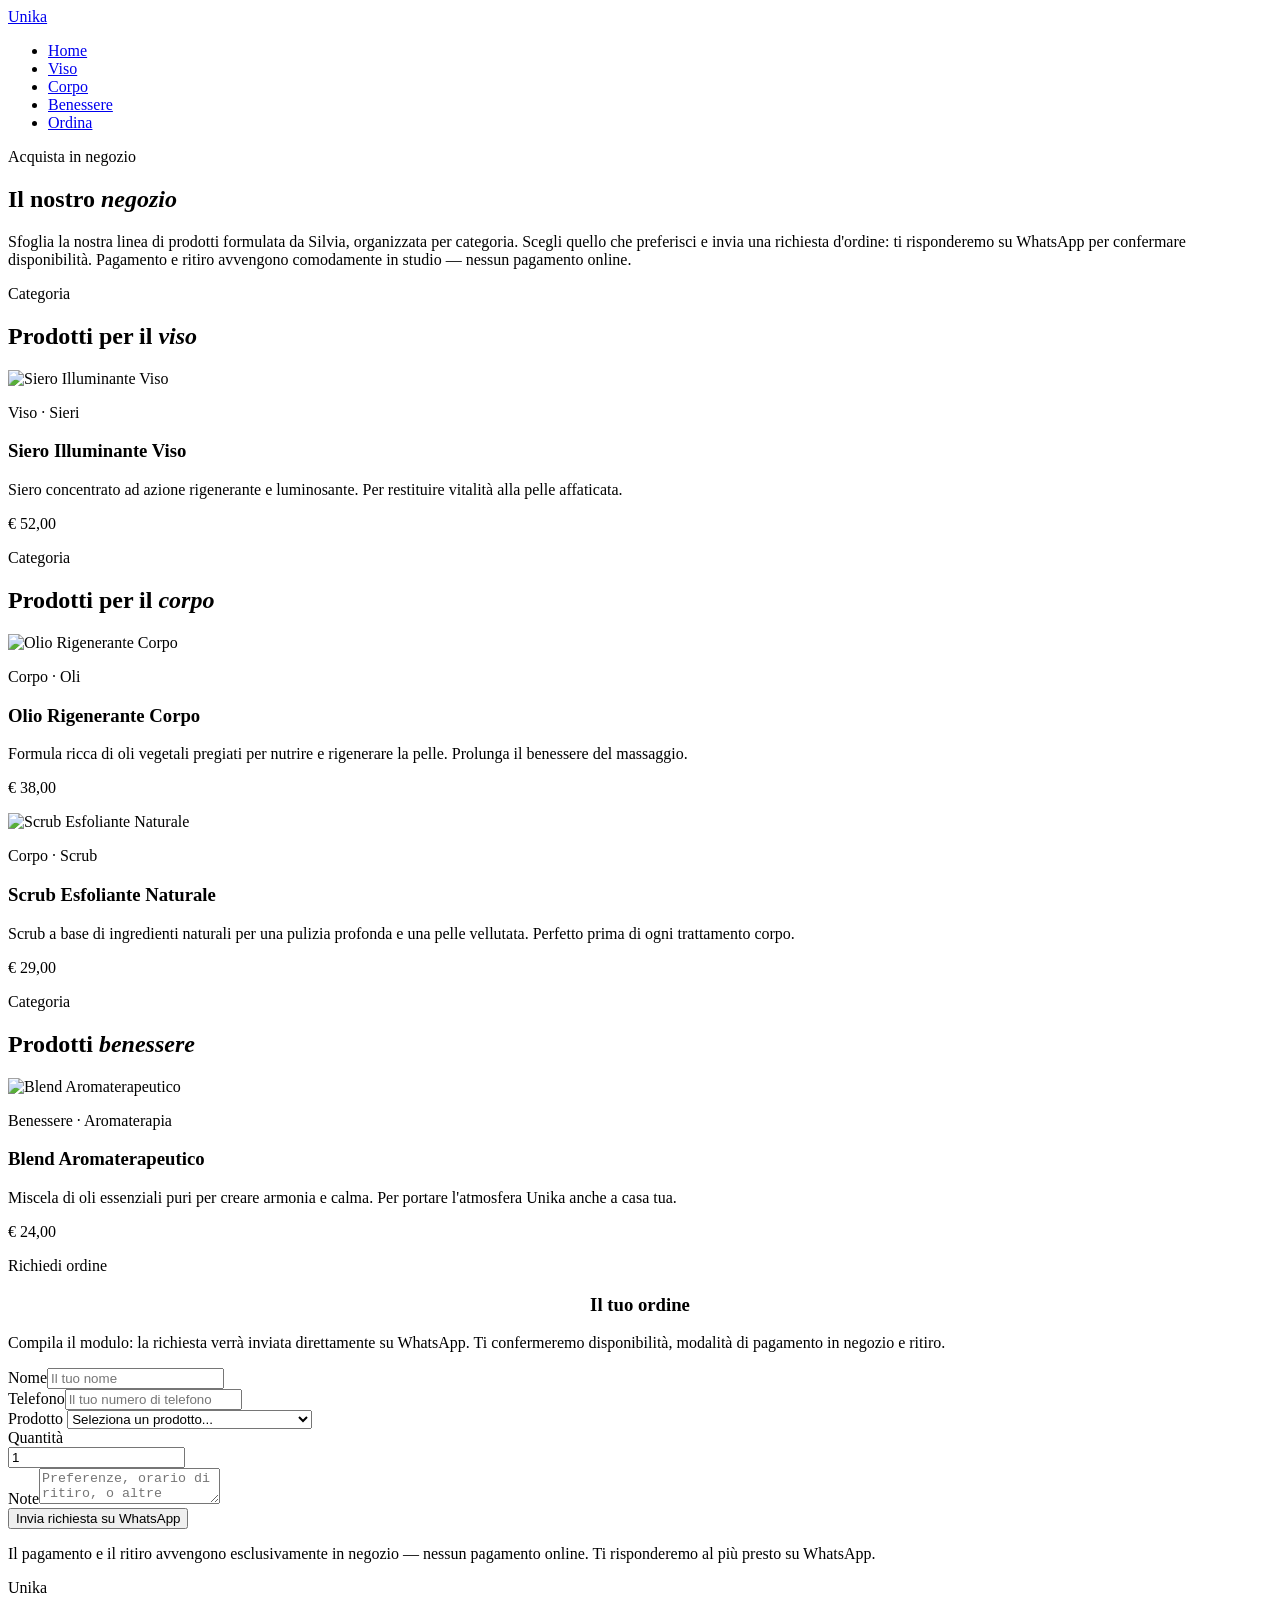
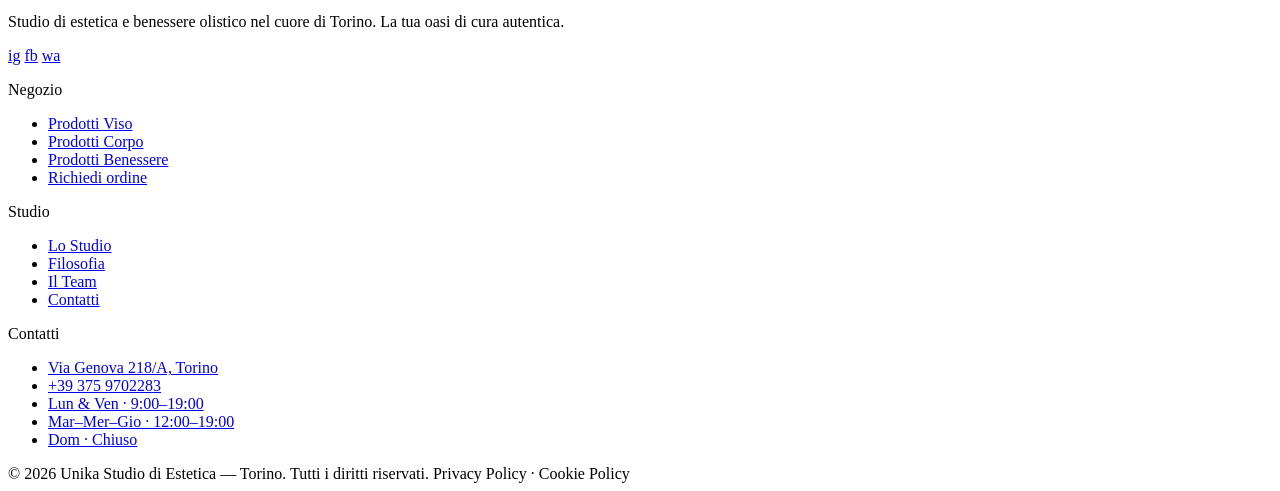
==== shop.html @ 9fcb1cee "Add files via upload" ====
<!DOCTYPE html>
<html lang="it">
<head>
<meta charset="UTF-8">
<meta name="viewport" content="width=device-width, initial-scale=1.0">
<title>Unika — Negozio</title>
<link href="https://fonts.googleapis.com/css2?family=Cormorant+Garamond:ital,wght@0,300;0,400;0,600;1,300;1,400;1,600&family=DM+Sans:wght@300;400;500&display=swap" rel="stylesheet">
<link rel="stylesheet" href="css/style.css">
</head>
<body>
<nav id="top">
<a href="index.html" class="nav-logo">Unika</a>
<ul class="nav-links">
<li><a href="index.html">Home</a></li>
<li><a href="#viso">Viso</a></li>
<li><a href="#corpo">Corpo</a></li>
<li><a href="#benessere">Benessere</a></li>
<li><a href="#ordina" class="nav-cta">Ordina</a></li>
</ul>
</nav>

<!-- HERO NEGOZIO -->
<section class="shop-hero">
<p class="section-label">Acquista in negozio</p>
<h2 class="section-title">Il nostro <em>negozio</em></h2>
<p class="shop-hero-text">Sfoglia la nostra linea di prodotti formulata da Silvia, organizzata per categoria. Scegli quello che preferisci e invia una richiesta d'ordine: ti risponderemo su WhatsApp per confermare disponibilità. Pagamento e ritiro avvengono comodamente in studio — nessun pagamento online.</p>
</section>

<!-- CATEGORIA VISO -->
<section class="shop-category" id="viso">
<p class="section-label">Categoria</p>
<h2 class="section-title">Prodotti per il <em>viso</em></h2>
<div class="shop-grid">
<div class="shop-card">
<img src="https://images.unsplash.com/photo-1599643478518-a784e5dc4c8f?w=500&amp;q=80" alt="Siero Illuminante Viso">
<div class="shop-card-content">
<div>
<p class="shop-card-label">Viso · Sieri</p>
<h3 class="shop-card-name">Siero Illuminante Viso</h3>
<p class="shop-card-desc">Siero concentrato ad azione rigenerante e luminosante. Per restituire vitalità alla pelle affaticata.</p>
</div>
<p class="shop-card-price">€ 52,00</p>
</div>
</div>
</div>
</section>

<!-- CATEGORIA CORPO -->
<section class="shop-category" id="corpo">
<p class="section-label">Categoria</p>
<h2 class="section-title">Prodotti per il <em>corpo</em></h2>
<div class="shop-grid">
<div class="shop-card">
<img src="https://images.unsplash.com/photo-1599643478518-a784e5dc4c8f?w=500&amp;q=80" alt="Olio Rigenerante Corpo">
<div class="shop-card-content">
<div>
<p class="shop-card-label">Corpo · Oli</p>
<h3 class="shop-card-name">Olio Rigenerante Corpo</h3>
<p class="shop-card-desc">Formula ricca di oli vegetali pregiati per nutrire e rigenerare la pelle. Prolunga il benessere del massaggio.</p>
</div>
<p class="shop-card-price">€ 38,00</p>
</div>
</div>
<div class="shop-card">
<img src="https://images.unsplash.com/photo-1608248543803-ba4f8c70ae0b?w=500&amp;q=80" alt="Scrub Esfoliante Naturale">
<div class="shop-card-content">
<div>
<p class="shop-card-label">Corpo · Scrub</p>
<h3 class="shop-card-name">Scrub Esfoliante Naturale</h3>
<p class="shop-card-desc">Scrub a base di ingredienti naturali per una pulizia profonda e una pelle vellutata. Perfetto prima di ogni trattamento corpo.</p>
</div>
<p class="shop-card-price">€ 29,00</p>
</div>
</div>
</div>
</section>

<!-- CATEGORIA BENESSERE -->
<section class="shop-category" id="benessere">
<p class="section-label">Categoria</p>
<h2 class="section-title">Prodotti <em>benessere</em></h2>
<div class="shop-grid">
<div class="shop-card">
<img src="https://images.unsplash.com/photo-1608248543803-ba4f8c70ae0b?w=500&amp;q=80" alt="Blend Aromaterapeutico">
<div class="shop-card-content">
<div>
<p class="shop-card-label">Benessere · Aromaterapia</p>
<h3 class="shop-card-name">Blend Aromaterapeutico</h3>
<p class="shop-card-desc">Miscela di oli essenziali puri per creare armonia e calma. Per portare l'atmosfera Unika anche a casa tua.</p>
</div>
<p class="shop-card-price">€ 24,00</p>
</div>
</div>
</div>
</section>

<!-- RICHIEDI ORDINE -->
<section class="shop-order" id="ordina">
<div class="shop-order-inner">
<p class="section-label" style="justify-content:center;">Richiedi ordine</p>
<h3 class="form-title" style="text-align:center;">Il tuo ordine</h3>
<p class="shop-order-note">Compila il modulo: la richiesta verrà inviata direttamente su WhatsApp. Ti confermeremo disponibilità, modalità di pagamento in negozio e ritiro.</p>
<form id="form-ordina">
<div class="form-row">
<div class="form-group"><label>Nome</label><input type="text" id="ord-nome" placeholder="Il tuo nome" required=""></div>
<div class="form-group"><label>Telefono</label><input type="tel" id="ord-telefono" placeholder="Il tuo numero di telefono" required=""></div>
</div>
<div class="form-group">
<label>Prodotto</label>
<select id="ord-prodotto" required="">
<option value="">Seleziona un prodotto...</option>
<optgroup label="Viso">
<option>Siero Illuminante Viso (€ 52,00)</option>
</optgroup>
<optgroup label="Corpo">
<option>Olio Rigenerante Corpo (€ 38,00)</option>
<option>Scrub Esfoliante Naturale (€ 29,00)</option>
</optgroup>
<optgroup label="Benessere">
<option>Blend Aromaterapeutico (€ 24,00)</option>
</optgroup>
</select>
</div>
<div class="form-group" style="max-width:160px;"><label>Quantità</label><input type="number" id="ord-quantita" min="1" value="1"></div>
<div class="form-group"><label>Note</label><textarea id="ord-note" placeholder="Preferenze, orario di ritiro, o altre richieste..."></textarea></div>
<button type="submit" class="btn-submit">Invia richiesta su WhatsApp</button>
<p class="form-note">Il pagamento e il ritiro avvengono esclusivamente in negozio — nessun pagamento online. Ti risponderemo al più presto su WhatsApp.</p>
</form>
</div>
</section>

<!-- FOOTER -->
<footer>
<div class="footer-grid">
<div>
<p class="footer-logo">Unika</p>
<p class="footer-tagline">Studio di estetica e benessere olistico nel cuore di Torino. La tua oasi di cura autentica.</p>
<div class="footer-social">
<a href="#" class="social-link">ig</a>
<a href="#" class="social-link">fb</a>
<a href="#" class="social-link">wa</a>
</div>
</div>
<div>
<p class="footer-col-title">Negozio</p>
<ul class="footer-links">
<li><a href="#viso">Prodotti Viso</a></li>
<li><a href="#corpo">Prodotti Corpo</a></li>
<li><a href="#benessere">Prodotti Benessere</a></li>
<li><a href="#ordina">Richiedi ordine</a></li>
</ul>
</div>
<div>
<p class="footer-col-title">Studio</p>
<ul class="footer-links">
<li><a href="index.html#studio">Lo Studio</a></li>
<li><a href="index.html#filosofia">Filosofia</a></li>
<li><a href="index.html#team">Il Team</a></li>
<li><a href="index.html#contatti">Contatti</a></li>
</ul>
</div>
<div>
<p class="footer-col-title">Contatti</p>
<ul class="footer-links">
<li><a href="#">Via Genova 218/A, Torino</a></li>
<li><a href="#">+39 375 9702283</a></li>
<li><a href="#">Lun &amp; Ven · 9:00–19:00</a></li>
<li><a href="#">Mar–Mer–Gio · 12:00–19:00</a></li>
<li><a href="#">Dom · Chiuso</a></li>
</ul>
</div>
</div>
<div class="footer-bottom">
<span>© 2026 Unika Studio di Estetica — Torino. Tutti i diritti riservati.</span>
<span>Privacy Policy · Cookie Policy</span>
</div>
</footer><script>// Unika — js/main.js
// Unico compito: sulla pagina Negozio, il modulo "Richiedi ordine" compone
// un messaggio e lo invia su WhatsApp al numero dello studio.
// Nessun pagamento online: pagamento e ritiro avvengono in negozio.
(function () {
  var WHATSAPP_NUMBER = '393759702283';

  function initOrderForm() {
    var form = document.getElementById('form-ordina');
    if (!form) return;

    form.addEventListener('submit', function (e) {
      e.preventDefault();

      var nome = (document.getElementById('ord-nome') || {}).value || '';
      var telefono = (document.getElementById('ord-telefono') || {}).value || '';
      var prodotto = (document.getElementById('ord-prodotto') || {}).value || '';
      var quantita = (document.getElementById('ord-quantita') || {}).value || '1';
      var note = (document.getElementById('ord-note') || {}).value || '';

      if (!nome || !telefono || !prodotto) {
        alert('Compila nome, telefono e prodotto per inviare la richiesta.');
        return;
      }

      var righe = [
        'Ciao! Vorrei ordinare da Unika:',
        'Prodotto: ' + prodotto,
        'Quantità: ' + quantita,
        'Nome: ' + nome,
        'Telefono: ' + telefono
      ];
      if (note) righe.push('Note: ' + note);
      righe.push('(Pagamento e ritiro in negozio)');

      var testo = righe.join('
');
      var url = 'https://wa.me/' + WHATSAPP_NUMBER + '?text=' + encodeURIComponent(testo);
      window.open(url, '_blank');
    });
  }

  if (document.readyState === 'loading') {
    document.addEventListener('DOMContentLoaded', initOrderForm);
  } else {
    initOrderForm();
  }
})();</script>
<script src="js/main.js"></script>
</body>
</html>
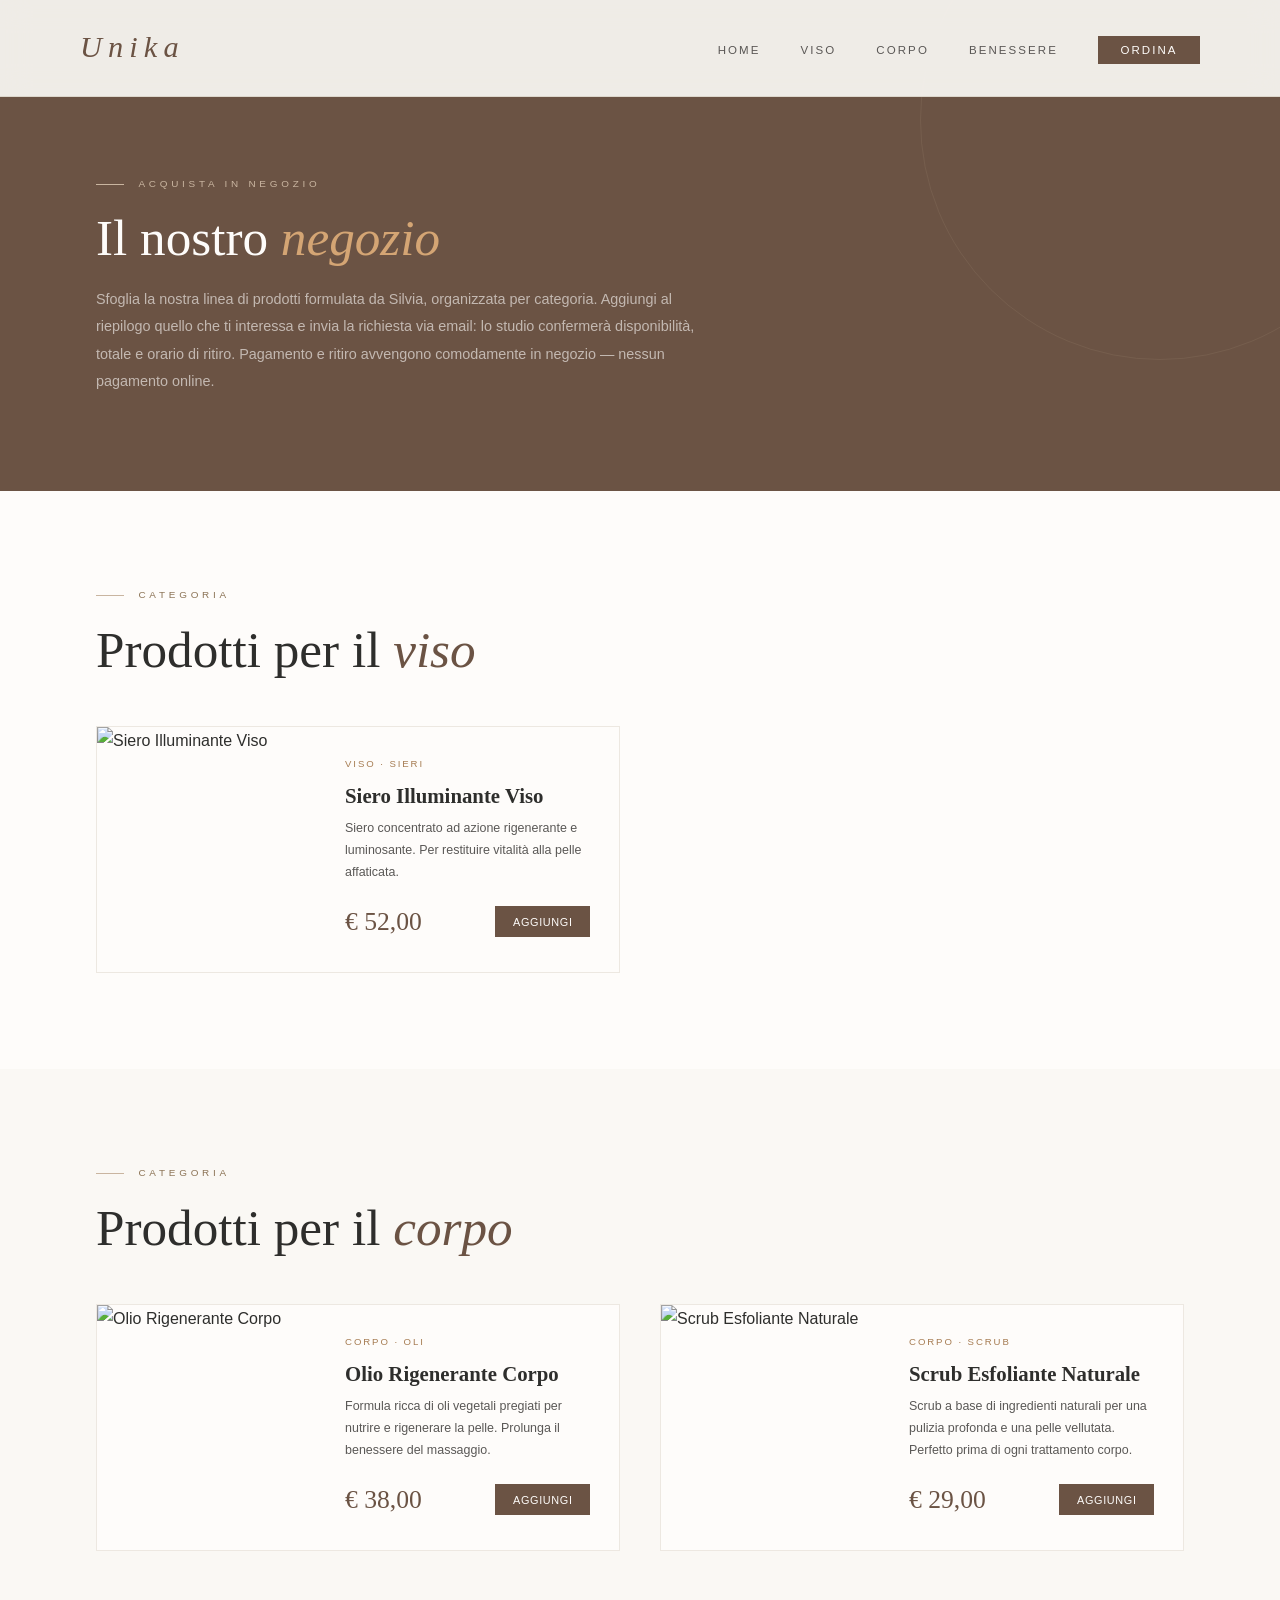
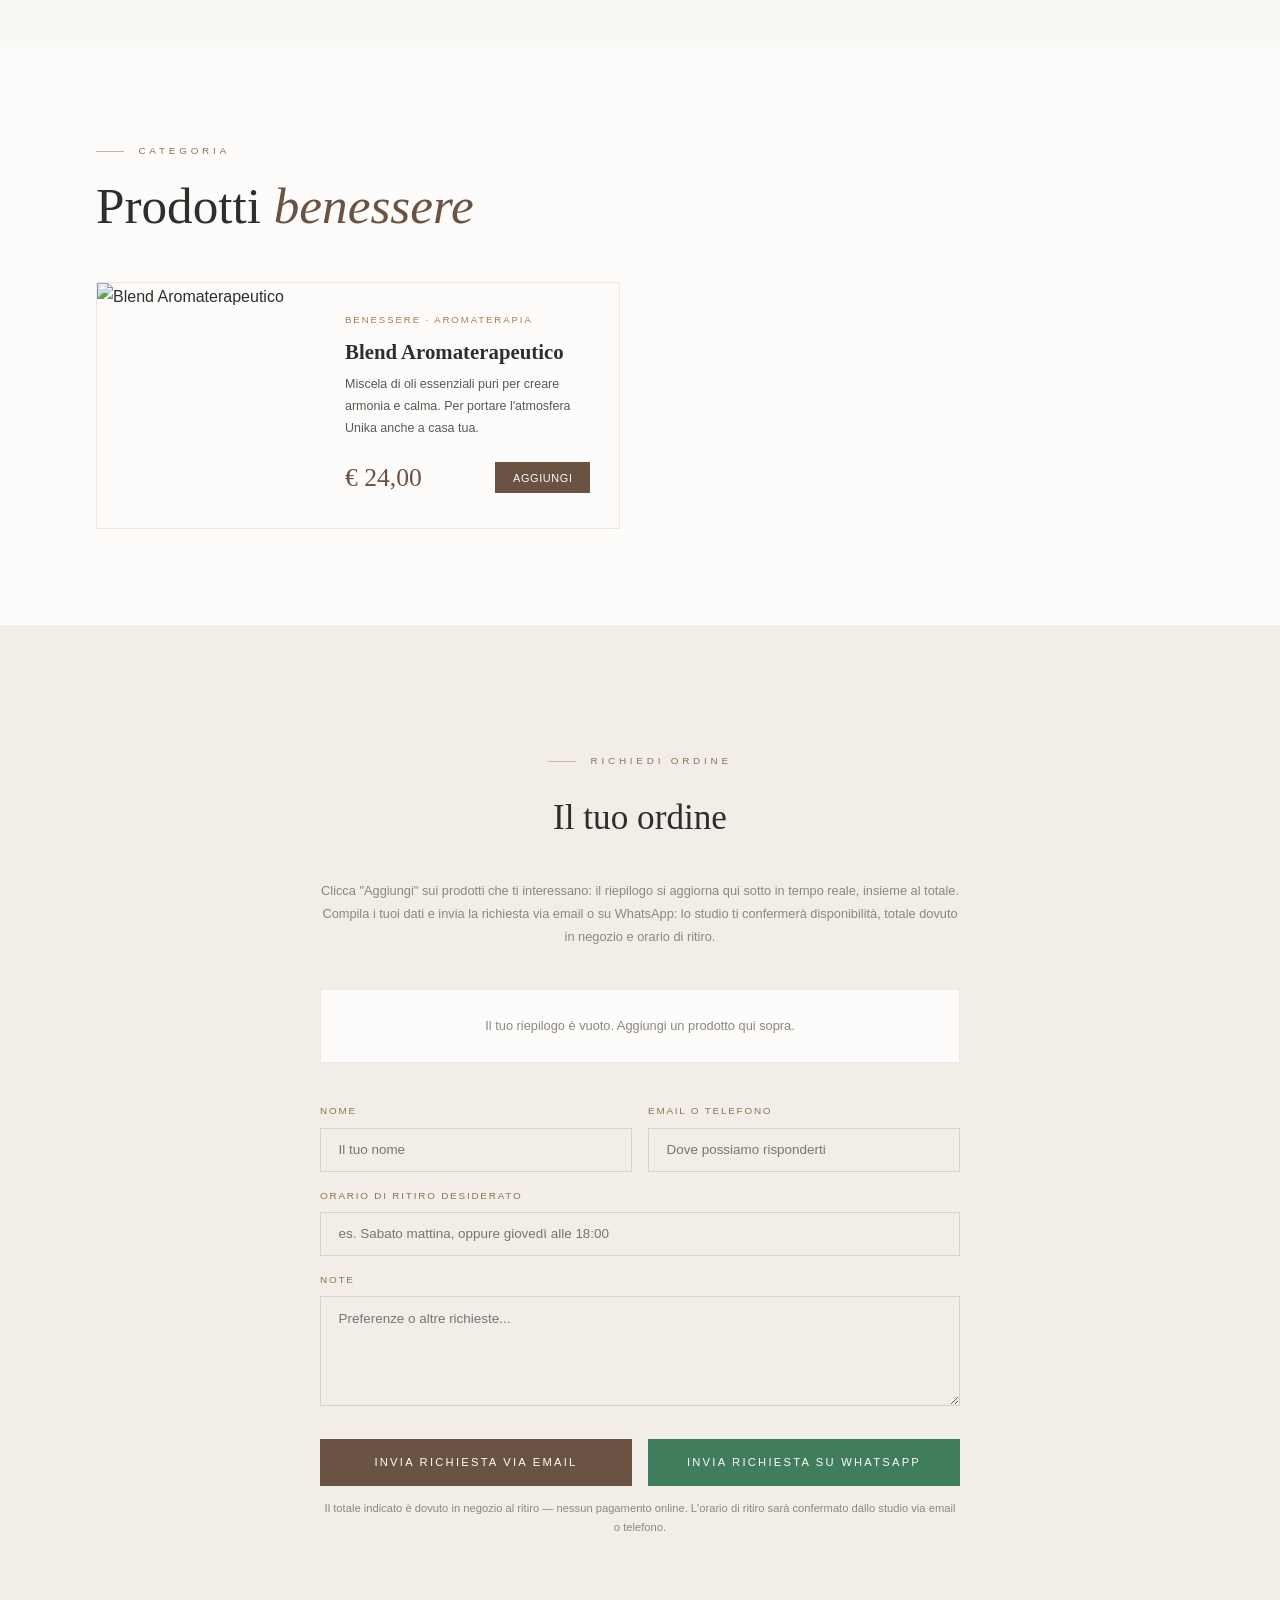
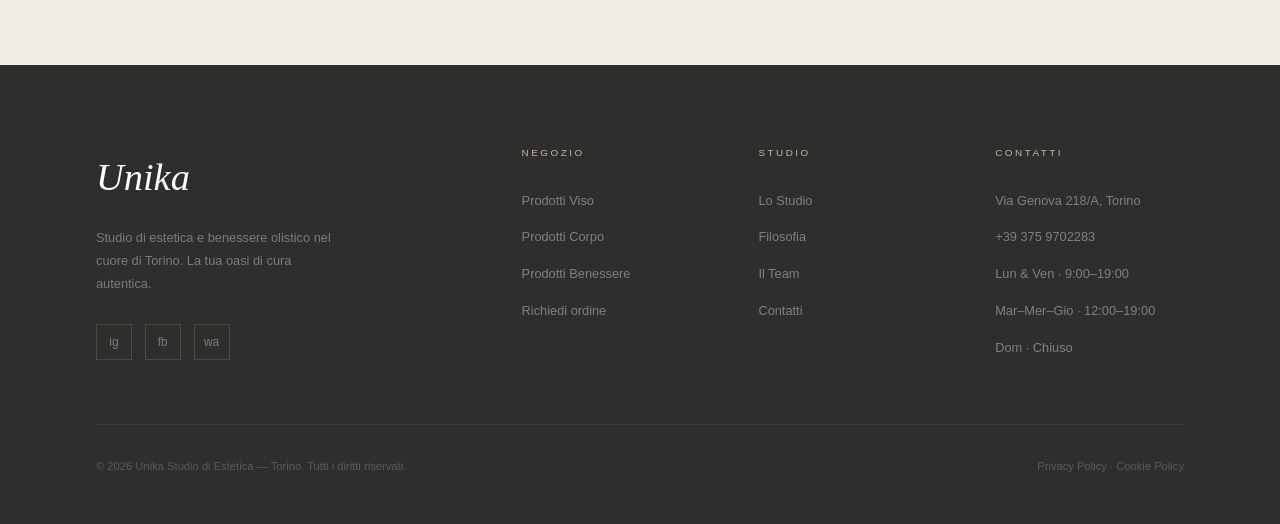
==== commit d4168b56: "Revise shop order section for email requests Updated product ordering process and shop interface to " ====
--- a/shop.html
+++ b/shop.html
@@ -23,7 +23,7 @@
 <section class="shop-hero">
 <p class="section-label">Acquista in negozio</p>
 <h2 class="section-title">Il nostro <em>negozio</em></h2>
-<p class="shop-hero-text">Sfoglia la nostra linea di prodotti formulata da Silvia, organizzata per categoria. Scegli quello che preferisci e invia una richiesta d'ordine: ti risponderemo su WhatsApp per confermare disponibilità. Pagamento e ritiro avvengono comodamente in studio — nessun pagamento online.</p>
+<p class="shop-hero-text">Sfoglia la nostra linea di prodotti formulata da Silvia, organizzata per categoria. Aggiungi al riepilogo quello che ti interessa e invia la richiesta via email: lo studio confermerà disponibilità, totale e orario di ritiro. Pagamento e ritiro avvengono comodamente in negozio — nessun pagamento online.</p>
 </section>
 
 <!-- CATEGORIA VISO -->
@@ -31,7 +31,7 @@
 <p class="section-label">Categoria</p>
 <h2 class="section-title">Prodotti per il <em>viso</em></h2>
 <div class="shop-grid">
-<div class="shop-card">
+<div class="shop-card" data-product="Siero Illuminante Viso" data-price="52,00">
 <img src="https://images.unsplash.com/photo-1599643478518-a784e5dc4c8f?w=500&amp;q=80" alt="Siero Illuminante Viso">
 <div class="shop-card-content">
 <div>
@@ -39,7 +39,10 @@
 <h3 class="shop-card-name">Siero Illuminante Viso</h3>
 <p class="shop-card-desc">Siero concentrato ad azione rigenerante e luminosante. Per restituire vitalità alla pelle affaticata.</p>
 </div>
+<div class="shop-card-footer">
 <p class="shop-card-price">€ 52,00</p>
+<button type="button" class="btn-add-cart">Aggiungi</button>
+</div>
 </div>
 </div>
 </div>
@@ -50,7 +53,7 @@
 <p class="section-label">Categoria</p>
 <h2 class="section-title">Prodotti per il <em>corpo</em></h2>
 <div class="shop-grid">
-<div class="shop-card">
+<div class="shop-card" data-product="Olio Rigenerante Corpo" data-price="38,00">
 <img src="https://images.unsplash.com/photo-1599643478518-a784e5dc4c8f?w=500&amp;q=80" alt="Olio Rigenerante Corpo">
 <div class="shop-card-content">
 <div>
@@ -58,10 +61,13 @@
 <h3 class="shop-card-name">Olio Rigenerante Corpo</h3>
 <p class="shop-card-desc">Formula ricca di oli vegetali pregiati per nutrire e rigenerare la pelle. Prolunga il benessere del massaggio.</p>
 </div>
+<div class="shop-card-footer">
 <p class="shop-card-price">€ 38,00</p>
-</div>
-</div>
-<div class="shop-card">
+<button type="button" class="btn-add-cart">Aggiungi</button>
+</div>
+</div>
+</div>
+<div class="shop-card" data-product="Scrub Esfoliante Naturale" data-price="29,00">
 <img src="https://images.unsplash.com/photo-1608248543803-ba4f8c70ae0b?w=500&amp;q=80" alt="Scrub Esfoliante Naturale">
 <div class="shop-card-content">
 <div>
@@ -69,7 +75,10 @@
 <h3 class="shop-card-name">Scrub Esfoliante Naturale</h3>
 <p class="shop-card-desc">Scrub a base di ingredienti naturali per una pulizia profonda e una pelle vellutata. Perfetto prima di ogni trattamento corpo.</p>
 </div>
+<div class="shop-card-footer">
 <p class="shop-card-price">€ 29,00</p>
+<button type="button" class="btn-add-cart">Aggiungi</button>
+</div>
 </div>
 </div>
 </div>
@@ -80,7 +89,7 @@
 <p class="section-label">Categoria</p>
 <h2 class="section-title">Prodotti <em>benessere</em></h2>
 <div class="shop-grid">
-<div class="shop-card">
+<div class="shop-card" data-product="Blend Aromaterapeutico" data-price="24,00">
 <img src="https://images.unsplash.com/photo-1608248543803-ba4f8c70ae0b?w=500&amp;q=80" alt="Blend Aromaterapeutico">
 <div class="shop-card-content">
 <div>
@@ -88,7 +97,10 @@
 <h3 class="shop-card-name">Blend Aromaterapeutico</h3>
 <p class="shop-card-desc">Miscela di oli essenziali puri per creare armonia e calma. Per portare l'atmosfera Unika anche a casa tua.</p>
 </div>
+<div class="shop-card-footer">
 <p class="shop-card-price">€ 24,00</p>
+<button type="button" class="btn-add-cart">Aggiungi</button>
+</div>
 </div>
 </div>
 </div>
@@ -99,32 +111,28 @@
 <div class="shop-order-inner">
 <p class="section-label" style="justify-content:center;">Richiedi ordine</p>
 <h3 class="form-title" style="text-align:center;">Il tuo ordine</h3>
-<p class="shop-order-note">Compila il modulo: la richiesta verrà inviata direttamente su WhatsApp. Ti confermeremo disponibilità, modalità di pagamento in negozio e ritiro.</p>
+<p class="shop-order-note">Clicca "Aggiungi" sui prodotti che ti interessano: il riepilogo si aggiorna qui sotto in tempo reale, insieme al totale. Compila i tuoi dati e invia la richiesta via email o su WhatsApp: lo studio ti confermerà disponibilità, totale dovuto in negozio e orario di ritiro.</p>
+
+<div id="cart-summary" class="cart-summary">
+<p class="cart-empty">Il tuo riepilogo è vuoto. Aggiungi un prodotto qui sopra.</p>
+<div class="cart-total-row" style="display:none;">
+<span>Totale dovuto in negozio</span>
+<strong id="cart-total">€ 0,00</strong>
+</div>
+</div>
+
 <form id="form-ordina">
 <div class="form-row">
 <div class="form-group"><label>Nome</label><input type="text" id="ord-nome" placeholder="Il tuo nome" required=""></div>
-<div class="form-group"><label>Telefono</label><input type="tel" id="ord-telefono" placeholder="Il tuo numero di telefono" required=""></div>
-</div>
-<div class="form-group">
-<label>Prodotto</label>
-<select id="ord-prodotto" required="">
-<option value="">Seleziona un prodotto...</option>
-<optgroup label="Viso">
-<option>Siero Illuminante Viso (€ 52,00)</option>
-</optgroup>
-<optgroup label="Corpo">
-<option>Olio Rigenerante Corpo (€ 38,00)</option>
-<option>Scrub Esfoliante Naturale (€ 29,00)</option>
-</optgroup>
-<optgroup label="Benessere">
-<option>Blend Aromaterapeutico (€ 24,00)</option>
-</optgroup>
-</select>
-</div>
-<div class="form-group" style="max-width:160px;"><label>Quantità</label><input type="number" id="ord-quantita" min="1" value="1"></div>
-<div class="form-group"><label>Note</label><textarea id="ord-note" placeholder="Preferenze, orario di ritiro, o altre richieste..."></textarea></div>
-<button type="submit" class="btn-submit">Invia richiesta su WhatsApp</button>
-<p class="form-note">Il pagamento e il ritiro avvengono esclusivamente in negozio — nessun pagamento online. Ti risponderemo al più presto su WhatsApp.</p>
+<div class="form-group"><label>Email o telefono</label><input type="text" id="ord-contatto" placeholder="Dove possiamo risponderti" required=""></div>
+</div>
+<div class="form-group"><label>Orario di ritiro desiderato</label><input type="text" id="ord-orario" placeholder="es. Sabato mattina, oppure giovedì alle 18:00"></div>
+<div class="form-group"><label>Note</label><textarea id="ord-note" placeholder="Preferenze o altre richieste..."></textarea></div>
+<div class="btn-row">
+<button type="button" id="btn-invia-email" class="btn-submit">Invia richiesta via email</button>
+<button type="button" id="btn-invia-whatsapp" class="btn-submit btn-whatsapp">Invia richiesta su WhatsApp</button>
+</div>
+<p class="form-note">Il totale indicato è dovuto in negozio al ritiro — nessun pagamento online. L'orario di ritiro sarà confermato dallo studio via email o telefono.</p>
 </form>
 </div>
 </section>
@@ -175,51 +183,192 @@
 <span>Privacy Policy · Cookie Policy</span>
 </div>
 </footer><script>// Unika — js/main.js
-// Unico compito: sulla pagina Negozio, il modulo "Richiedi ordine" compone
-// un messaggio e lo invia su WhatsApp al numero dello studio.
-// Nessun pagamento online: pagamento e ritiro avvengono in negozio.
+// Pagina Negozio: i clienti aggiungono prodotti a un riepilogo che si
+// aggiorna in tempo reale (nome, quantità, totale). Alla conferma
+// possono inviare la richiesta via email oppure su WhatsApp: in
+// entrambi i casi il messaggio (riepilogo, totale dovuto in negozio,
+// orario di ritiro desiderato) viene precompilato automaticamente,
+// in attesa di conferma dello studio. Nessun pagamento online: senza
+// un server non è possibile inviare in automatico, quindi si apre il
+// client di posta o WhatsApp del cliente con tutto già scritto,
+// pronto per un click.
 (function () {
+  // <-- SOSTITUISCI con l'indirizzo email reale a cui devono arrivare gli ordini
+  var EMAIL_DESTINATARIO = 'ordini@unikastudio.it';
   var WHATSAPP_NUMBER = '393759702283';
 
-  function initOrderForm() {
+  var cart = [];
+
+  function formatEuro(n) {
+    return '€ ' + n.toFixed(2).replace('.', ',');
+  }
+
+  function renderCart() {
+    var box = document.getElementById('cart-summary');
+    if (!box) return;
+    var totalRow = box.querySelector('.cart-total-row');
+    var emptyMsg = box.querySelector('.cart-empty');
+
+    var oldRows = box.querySelectorAll('.cart-row');
+    for (var i = 0; i < oldRows.length; i++) oldRows[i].remove();
+
+    if (!cart.length) {
+      if (emptyMsg) emptyMsg.style.display = '';
+      if (totalRow) totalRow.style.display = 'none';
+      return;
+    }
+    if (emptyMsg) emptyMsg.style.display = 'none';
+
+    var total = 0;
+    cart.forEach(function (item, idx) {
+      total += item.price * item.qty;
+      var row = document.createElement('div');
+      row.className = 'cart-row';
+      row.innerHTML =
+        '<span class="cart-row-name">' + item.name + '</span>' +
+        '<span class="cart-row-qty">' +
+        '<button type="button" data-act="dec" data-idx="' + idx + '">−</button>' +
+        '<span>' + item.qty + '</span>' +
+        '<button type="button" data-act="inc" data-idx="' + idx + '">+</button>' +
+        '</span>' +
+        '<span class="cart-row-price">' + formatEuro(item.price * item.qty) + '</span>' +
+        '<button type="button" class="cart-row-remove" data-act="rm" data-idx="' + idx + '">Rimuovi</button>';
+      box.insertBefore(row, totalRow);
+    });
+
+    if (totalRow) {
+      totalRow.style.display = 'flex';
+      var totalEl = document.getElementById('cart-total');
+      if (totalEl) totalEl.textContent = formatEuro(total);
+    }
+
+    var actionBtns = box.querySelectorAll('[data-act]');
+    for (var j = 0; j < actionBtns.length; j++) {
+      actionBtns[j].addEventListener('click', function (e) {
+        var idx = parseInt(e.currentTarget.getAttribute('data-idx'), 10);
+        var act = e.currentTarget.getAttribute('data-act');
+        if (act === 'inc') cart[idx].qty += 1;
+        if (act === 'dec') { cart[idx].qty -= 1; if (cart[idx].qty <= 0) cart.splice(idx, 1); }
+        if (act === 'rm') cart.splice(idx, 1);
+        renderCart();
+      });
+    }
+  }
+
+  function addToCart(name, price, btn) {
+    var existing = null;
+    for (var i = 0; i < cart.length; i++) {
+      if (cart[i].name === name) { existing = cart[i]; break; }
+    }
+    if (existing) existing.qty += 1;
+    else cart.push({ name: name, price: price, qty: 1 });
+    renderCart();
+
+    if (btn) {
+      var original = btn.textContent;
+      btn.textContent = 'Aggiunto ✓';
+      btn.classList.add('added');
+      setTimeout(function () {
+        btn.textContent = original;
+        btn.classList.remove('added');
+      }, 900);
+    }
+  }
+
+  function initShop() {
+    var addButtons = document.querySelectorAll('.btn-add-cart');
+    if (!addButtons.length) return; // non siamo nella pagina Negozio
+
+    for (var i = 0; i < addButtons.length; i++) {
+      addButtons[i].addEventListener('click', function (e) {
+        var card = e.currentTarget.closest('.shop-card');
+        if (!card) return;
+        var name = card.getAttribute('data-product') || '';
+        var price = parseFloat(card.getAttribute('data-price')) || 0;
+        addToCart(name, price, e.currentTarget);
+      });
+    }
+
+    renderCart();
+
+    function raccogliDati() {
+      if (!cart.length) {
+        alert('Aggiungi almeno un prodotto al riepilogo prima di inviare la richiesta.');
+        return null;
+      }
+      var nome = (document.getElementById('ord-nome') || {}).value || '';
+      var contatto = (document.getElementById('ord-contatto') || {}).value || '';
+      var orario = (document.getElementById('ord-orario') || {}).value || '';
+      var note = (document.getElementById('ord-note') || {}).value || '';
+
+      if (!nome || !contatto) {
+        alert('Inserisci nome ed email o telefono per continuare.');
+        return null;
+      }
+
+      var totale = 0;
+      var righe = cart.map(function (item) {
+        totale += item.price * item.qty;
+        return '- ' + item.name + '  x' + item.qty + '   (' + formatEuro(item.price * item.qty) + ')';
+      });
+
+      return { nome: nome, contatto: contatto, orario: orario, note: note, righe: righe, totale: totale };
+    }
+
+    function componiMessaggio(dati) {
+      var parti = [
+        'Nuova richiesta d'ordine dal sito Unika:',
+        '',
+        dati.righe.join('
+'),
+        '',
+        'Totale dovuto in negozio: ' + formatEuro(dati.totale),
+        '',
+        'Nome: ' + dati.nome,
+        'Contatto: ' + dati.contatto,
+        'Orario di ritiro desiderato: ' + (dati.orario || 'da concordare') + ' (da confermare da parte dello studio)'
+      ];
+      if (dati.note) parti.push('Note: ' + dati.note);
+      parti.push('', '(Pagamento e ritiro esclusivamente in negozio — nessun pagamento online)');
+      return parti.join('
+');
+    }
+
     var form = document.getElementById('form-ordina');
-    if (!form) return;
-
-    form.addEventListener('submit', function (e) {
-      e.preventDefault();
-
-      var nome = (document.getElementById('ord-nome') || {}).value || '';
-      var telefono = (document.getElementById('ord-telefono') || {}).value || '';
-      var prodotto = (document.getElementById('ord-prodotto') || {}).value || '';
-      var quantita = (document.getElementById('ord-quantita') || {}).value || '1';
-      var note = (document.getElementById('ord-note') || {}).value || '';
-
-      if (!nome || !telefono || !prodotto) {
-        alert('Compila nome, telefono e prodotto per inviare la richiesta.');
-        return;
-      }
-
-      var righe = [
-        'Ciao! Vorrei ordinare da Unika:',
-        'Prodotto: ' + prodotto,
-        'Quantità: ' + quantita,
-        'Nome: ' + nome,
-        'Telefono: ' + telefono
-      ];
-      if (note) righe.push('Note: ' + note);
-      righe.push('(Pagamento e ritiro in negozio)');
-
-      var testo = righe.join('
-');
-      var url = 'https://wa.me/' + WHATSAPP_NUMBER + '?text=' + encodeURIComponent(testo);
-      window.open(url, '_blank');
-    });
+    if (form) {
+      form.addEventListener('submit', function (e) { e.preventDefault(); });
+    }
+
+    var btnEmail = document.getElementById('btn-invia-email');
+    if (btnEmail) {
+      btnEmail.addEventListener('click', function () {
+        var dati = raccogliDati();
+        if (!dati) return;
+        var corpo = componiMessaggio(dati);
+        var oggetto = 'Richiesta ordine — ' + dati.nome;
+        var mailto = 'mailto:' + EMAIL_DESTINATARIO +
+          '?subject=' + encodeURIComponent(oggetto) +
+          '&body=' + encodeURIComponent(corpo);
+        window.location.href = mailto;
+      });
+    }
+
+    var btnWhatsapp = document.getElementById('btn-invia-whatsapp');
+    if (btnWhatsapp) {
+      btnWhatsapp.addEventListener('click', function () {
+        var dati = raccogliDati();
+        if (!dati) return;
+        var corpo = componiMessaggio(dati);
+        var url = 'https://wa.me/' + WHATSAPP_NUMBER + '?text=' + encodeURIComponent(corpo);
+        window.open(url, '_blank');
+      });
+    }
   }
 
   if (document.readyState === 'loading') {
-    document.addEventListener('DOMContentLoaded', initOrderForm);
+    document.addEventListener('DOMContentLoaded', initShop);
   } else {
-    initOrderForm();
+    initShop();
   }
 })();</script>
 <script src="js/main.js"></script>
--- a/css/style.css
+++ b/css/style.css
@@ -0,0 +1,314 @@
+*, *::before, *::after { box-sizing: border-box; margin: 0; padding: 0; }
+
+:root {
+--sage: #8B7355;
+--sage-light: #C9B5A0;
+--sage-pale: #E8DCC8;
+--sage-deep: #6B5344;
+--blush: #D4A574;
+--blush-light: #E8D9C8;
+--blush-deep: #A67C52;
+--cream: #FAF8F4;
+--cream-warm: #F2EDE6;
+--white: #FEFCFA;
+--text: #2E2E2C;
+--text-mid: #5A5856;
+--text-soft: #8A8784;
+--font-display: 'Cormorant Garamond', serif;
+--font-body: 'DM Sans', sans-serif;
+}
+
+html { scroll-behavior: smooth; }
+body { background: var(--cream); color: var(--text); font-family: var(--font-body); font-weight: 300; line-height: 1.7; overflow-x: hidden; }
+
+/* NAV */
+nav {
+position: fixed; top: 0; left: 0; right: 0; z-index: 100;
+display: flex; justify-content: space-between; align-items: center;
+padding: 1.4rem 5rem;
+background: rgba(250,248,244,0.93); backdrop-filter: blur(14px);
+border-bottom: 1px solid rgba(139,115,85,0.18);
+transition: box-shadow 0.3s;
+}
+.nav-logo { font-family: var(--font-display); font-size: 1.9rem; font-weight: 300; font-style: italic; letter-spacing: 0.2em; color: var(--sage-deep); text-decoration: none; }
+.nav-links { display: flex; gap: 2.5rem; list-style: none; align-items: center; }
+.nav-links a { font-size: 0.72rem; font-weight: 400; letter-spacing: 0.18em; text-transform: uppercase; color: var(--text-mid); text-decoration: none; transition: color 0.3s; }
+.nav-links a:hover { color: var(--sage-deep); }
+.nav-cta { background: var(--sage-deep) !important; color: var(--white) !important; padding: 0.5rem 1.4rem !important; transition: background 0.3s !important; }
+.nav-cta:hover { background: var(--sage) !important; }
+
+/* HERO */
+.hero { min-height: 100vh; display: grid; grid-template-columns: 55% 45%; position: relative; overflow: hidden; }
+.hero-left {
+background: var(--sage-deep); display: flex; flex-direction: column; justify-content: center;
+padding: 10rem 5rem 5rem 6rem; position: relative; overflow: hidden;
+}
+.hero-left::before { content: ''; position: absolute; width: 500px; height: 500px; border-radius: 50%; border: 1px solid rgba(212,165,116,0.12); top: -100px; left: -200px; }
+.hero-left::after { content: ''; position: absolute; right: -2px; top: 0; bottom: 0; width: 90px; background: var(--sage-deep); clip-path: polygon(0 0, 0 100%, 100% 100%); z-index: 2; }
+.hero-eyebrow { font-size: 0.65rem; letter-spacing: 0.38em; text-transform: uppercase; color: var(--blush); margin-bottom: 1.8rem; display: flex; align-items: center; gap: 1rem; position: relative; z-index: 3; }
+.hero-eyebrow::before { content: ''; display: block; width: 36px; height: 1px; background: var(--blush-deep); }
+.hero-title { font-family: var(--font-display); font-size: clamp(3.8rem, 6.5vw, 6.5rem); font-weight: 300; line-height: 0.95; color: var(--white); margin-bottom: 2.2rem; position: relative; z-index: 3; }
+.hero-title em { font-style: italic; color: var(--blush); }
+.hero-sub { font-size: 0.88rem; color: rgba(254,252,250,0.62); max-width: 360px; line-height: 1.85; margin-bottom: 3rem; position: relative; z-index: 3; }
+.hero-actions { display: flex; gap: 1.5rem; align-items: center; position: relative; z-index: 3; }
+.btn-primary { display: inline-block; background: var(--blush-deep); color: var(--white); font-family: var(--font-body); font-size: 0.7rem; font-weight: 400; letter-spacing: 0.18em; text-transform: uppercase; text-decoration: none; padding: 0.95rem 2.4rem; transition: background 0.3s, transform 0.3s; border: none; cursor: pointer; }
+.btn-primary:hover { background: #9a6f48; transform: translateY(-2px); }
+.btn-ghost { font-size: 0.7rem; font-weight: 400; letter-spacing: 0.15em; text-transform: uppercase; color: rgba(248,228,220,0.75); text-decoration: none; border-bottom: 1px solid rgba(212,165,116,0.35); padding-bottom: 2px; transition: color 0.3s; }
+.btn-ghost:hover { color: var(--blush); }
+.hero-right { background: var(--blush-light); position: relative; overflow: hidden; display: flex; align-items: center; justify-content: center; }
+.hero-visual { width: 100%; height: 100%; display: flex; align-items: center; justify-content: center; flex-direction: column; position: relative; padding: 4rem; }
+.hero-image { width: 100%; height: 100%; object-fit: cover; }
+.hero-ornament { position: absolute; width: 300px; height: 380px; border-radius: 50% 50% 50% 50% / 55% 55% 45% 45%; border: 1px solid rgba(139,115,85,0.3); top: 50%; left: 50%; transform: translate(-50%,-50%); }
+.hero-ornament::after { content: ''; position: absolute; inset: 20px; border: 1px solid rgba(139,115,85,0.18); border-radius: inherit; }
+.hero-words { font-family: var(--font-display); font-style: italic; font-size: 1.05rem; color: var(--sage-deep); text-align: center; line-height: 2.2; z-index: 2; letter-spacing: 0.05em; }
+.hero-pill { position: absolute; bottom: 2.5rem; right: 2.5rem; background: var(--sage-deep); color: var(--white); font-size: 0.62rem; letter-spacing: 0.18em; text-transform: uppercase; padding: 0.6rem 1.2rem; z-index: 2; }
+
+/* SHARED */
+.section-label { font-size: 0.62rem; letter-spacing: 0.38em; text-transform: uppercase; color: var(--sage); display: flex; align-items: center; gap: 0.9rem; margin-bottom: 1.1rem; }
+.section-label::before { content: ''; display: block; width: 28px; height: 1px; background: var(--sage-light); }
+.section-title { font-family: var(--font-display); font-size: clamp(2.4rem, 4vw, 3.8rem); font-weight: 300; line-height: 1.1; color: var(--text); }
+.section-title em { font-style: italic; color: var(--sage-deep); }
+
+/* GALLERY STUDIO */
+.gallery-studio { padding: 8rem 6rem; background: var(--white); }
+.gallery-studio .section-title { margin-bottom: 4rem; }
+.gallery-grid { display: grid; grid-template-columns: repeat(3, 1fr); gap: 2rem; }
+.gallery-item { position: relative; overflow: hidden; height: 350px; border-radius: 4px; }
+.gallery-item img { width: 100%; height: 100%; object-fit: cover; transition: transform 0.4s; }
+.gallery-item:hover img { transform: scale(1.05); }
+
+/* SEZIONE TRATTAMENTI PREVIEW */
+.trattamenti-preview { padding: 8rem 6rem; background: var(--cream); }
+.preview-grid { display: grid; grid-template-columns: repeat(3, 1fr); gap: 2rem; margin-top: 3rem; }
+.preview-card { background: var(--white); padding: 2.5rem 2rem; text-align: center; border: 1px solid rgba(139,115,85,0.15); transition: transform 0.3s, box-shadow 0.3s; }
+.preview-card:hover { transform: translateY(-5px); box-shadow: 0 12px 40px rgba(107,83,68,0.1); }
+.preview-icon { font-size: 2.5rem; margin-bottom: 1rem; }
+.preview-title { font-family: var(--font-display); font-size: 1.4rem; color: var(--text); margin-bottom: 0.8rem; }
+.preview-desc { font-size: 0.82rem; color: var(--text-mid); line-height: 1.7; margin-bottom: 1.8rem; }
+.preview-link { display: inline-block; color: var(--sage-deep); font-size: 0.72rem; font-weight: 500; letter-spacing: 0.15em; text-transform: uppercase; text-decoration: none; border-bottom: 2px solid var(--blush-deep); padding-bottom: 0.3rem; transition: color 0.3s; }
+.preview-link:hover { color: var(--blush-deep); }
+
+/* PROMOZIONI PREVIEW */
+.promozioni-preview { padding: 8rem 6rem; background: var(--blush-light); }
+.promozioni-preview .section-title { margin-bottom: 3rem; }
+.promo-preview-grid { display: grid; grid-template-columns: repeat(2, 1fr); gap: 2rem; }
+.promo-preview-card { background: var(--white); padding: 3rem 2.5rem; border-left: 4px solid var(--blush-deep); position: relative; transition: transform 0.3s; }
+.promo-preview-card:hover { transform: translateX(8px); }
+.promo-preview-title { font-family: var(--font-display); font-size: 1.6rem; color: var(--text); margin-bottom: 0.8rem; font-style: italic; }
+.promo-preview-desc { font-size: 0.85rem; color: var(--text-mid); line-height: 1.8; margin-bottom: 1.8rem; }
+.promo-preview-badge { display: inline-block; background: var(--sage-pale); color: var(--sage-deep); padding: 0.4rem 0.9rem; font-size: 0.65rem; letter-spacing: 0.1em; text-transform: uppercase; margin-bottom: 1rem; }
+.promo-view-all { display: flex; justify-content: center; margin-top: 3rem; }
+
+/* ECOMMERCE SEZIONE */
+.ecommerce { padding: 8rem 6rem; background: var(--sage-deep); position: relative; overflow: hidden; }
+.ecommerce::before { content: ''; position: absolute; top: -120px; right: -120px; width: 480px; height: 480px; border-radius: 50%; border: 1px solid rgba(201,181,160,0.1); }
+.ecommerce .section-label { color: var(--sage-light); }
+.ecommerce .section-title { color: var(--white); margin-bottom: 1rem; }
+.ecommerce .section-title em { color: var(--blush); }
+.ecommerce-intro { font-size: 0.88rem; color: rgba(254,252,250,0.55); max-width: 520px; margin-bottom: 3rem; line-height: 1.9; }
+.ecommerce-grid { display: grid; grid-template-columns: repeat(2, 1fr); gap: 2.5rem; margin-top: 3rem; }
+.ecommerce-card { background: rgba(254,252,250,0.08); border: 1px solid rgba(201,181,160,0.2); overflow: hidden; transition: transform 0.3s, background 0.3s; display: flex; }
+.ecommerce-card:hover { background: rgba(201,181,160,0.15); transform: translateY(-4px); }
+.ecommerce-image { width: 45%; height: 280px; object-fit: cover; }
+.ecommerce-content { padding: 2rem; display: flex; flex-direction: column; justify-content: space-between; flex: 1; }
+.ecommerce-label { font-size: 0.6rem; letter-spacing: 0.2em; text-transform: uppercase; color: var(--blush-deep); margin-bottom: 0.6rem; }
+.ecommerce-name { font-family: var(--font-display); font-size: 1.4rem; color: var(--white); margin-bottom: 0.8rem; line-height: 1.3; }
+.ecommerce-desc { font-size: 0.78rem; color: rgba(254,252,250,0.5); line-height: 1.75; margin-bottom: 1.4rem; }
+.ecommerce-price { font-family: var(--font-display); font-size: 1.8rem; color: var(--blush); margin-bottom: 1.2rem; }
+.ecommerce-buy { display: inline-flex; align-items: center; gap: 0.6rem; background: var(--blush-deep); color: var(--white); padding: 0.7rem 1.6rem; font-size: 0.7rem; font-weight: 500; letter-spacing: 0.15em; text-transform: uppercase; text-decoration: none; transition: background 0.3s; border: none; cursor: pointer; }
+.ecommerce-buy:hover { background: #9a6f48; }
+
+/* FILOSOFIA */
+.filosofia { padding: 8rem 6rem; display: grid; grid-template-columns: 1fr 1fr; gap: 6rem; align-items: center; background: var(--white); }
+.filosofia-quote { font-family: var(--font-display); font-size: clamp(1.5rem, 2.2vw, 2rem); font-weight: 300; font-style: italic; color: var(--text); line-height: 1.6; border-left: 2px solid var(--blush-deep); padding-left: 1.8rem; margin: 2.5rem 0; }
+.filosofia-text { font-size: 0.88rem; color: var(--text-mid); line-height: 1.95; }
+.filosofia-values { display: grid; grid-template-columns: 1fr 1fr; gap: 1.2rem; margin-top: 0.5rem; }
+.value-card { background: var(--cream-warm); padding: 1.8rem 1.6rem; border-top: 2px solid var(--sage-light); transition: border-color 0.3s; }
+.value-card:hover { border-color: var(--sage-deep); }
+.value-title { font-family: var(--font-display); font-size: 1.2rem; color: var(--text); margin-bottom: 0.4rem; }
+.value-desc { font-size: 0.78rem; color: var(--text-soft); line-height: 1.75; }
+
+/* OLISTICO */
+.olistico { padding: 8rem 6rem; background: var(--sage-pale); display: grid; grid-template-columns: 1fr 1fr; gap: 6rem; align-items: center; }
+.olistico-visual { position: relative; height: 480px; display: flex; align-items: center; justify-content: center; }
+.olistico-circle { width: 340px; height: 340px; border-radius: 50%; background: var(--sage-light); opacity: 0.35; position: absolute; }
+.olistico-circle-sm { width: 200px; height: 200px; border-radius: 50%; background: var(--blush); opacity: 0.4; position: absolute; top: 30%; right: 10%; }
+.olistico-card { background: var(--white); padding: 2.5rem; z-index: 2; position: relative; width: 85%; box-shadow: 0 8px 40px rgba(107,83,68,0.1); }
+.olistico-card-title { font-family: var(--font-display); font-size: 1.5rem; font-style: italic; color: var(--sage-deep); margin-bottom: 1rem; }
+.olistico-card-text { font-size: 0.82rem; color: var(--text-mid); line-height: 1.85; }
+.massaggi-list { margin-top: 2.5rem; display: flex; flex-direction: column; gap: 1rem; }
+.massaggio-item { display: flex; gap: 1.2rem; align-items: flex-start; padding: 1.4rem 1.6rem; background: var(--white); border-left: 3px solid var(--sage-light); transition: border-color 0.3s, transform 0.3s; }
+.massaggio-item:hover { border-color: var(--sage-deep); transform: translateX(4px); }
+.massaggio-dot { width: 8px; height: 8px; border-radius: 50%; background: var(--sage); margin-top: 6px; flex-shrink: 0; }
+.massaggio-name { font-family: var(--font-display); font-size: 1.1rem; color: var(--text); margin-bottom: 0.2rem; }
+.massaggio-desc { font-size: 0.78rem; color: var(--text-soft); line-height: 1.7; }
+
+/* TRATTAMENTI */
+.trattamenti { padding: 8rem 6rem; background: var(--cream); }
+.trattamenti-header { display: flex; justify-content: space-between; align-items: flex-end; margin-bottom: 4rem; }
+.trattamenti-note { font-size: 0.82rem; color: var(--text-soft); max-width: 280px; text-align: right; line-height: 1.8; }
+.trattamenti-grid { display: grid; grid-template-columns: repeat(3, 1fr); gap: 1.5rem; }
+.trat-card { background: var(--white); padding: 2.8rem 2.2rem; border: 1px solid rgba(139,115,85,0.15); position: relative; overflow: hidden; transition: transform 0.3s, box-shadow 0.3s; }
+.trat-card::after { content: ''; position: absolute; bottom: 0; left: 0; right: 0; height: 3px; background: var(--blush-deep); transform: scaleX(0); transform-origin: left; transition: transform 0.4s ease; }
+.trat-card:hover { transform: translateY(-5px); box-shadow: 0 12px 40px rgba(107,83,68,0.1); }
+.trat-card:hover::after { transform: scaleX(1); }
+.trat-num { font-family: var(--font-display); font-size: 0.8rem; color: var(--sage-light); letter-spacing: 0.1em; margin-bottom: 1.2rem; }
+.trat-icon { font-size: 1.8rem; margin-bottom: 1rem; display: block; }
+.trat-name { font-family: var(--font-display); font-size: 1.4rem; font-weight: 400; color: var(--text); margin-bottom: 0.7rem; line-height: 1.2; }
+.trat-desc { font-size: 0.8rem; color: var(--text-soft); line-height: 1.8; margin-bottom: 1.3rem; }
+.trat-tag { font-size: 0.62rem; letter-spacing: 0.15em; text-transform: uppercase; color: var(--sage-deep); border: 1px solid rgba(107,83,68,0.3); padding: 0.25rem 0.7rem; display: inline-block; }
+
+/* PROMOZIONI */
+.promozioni { padding: 8rem 6rem; background: var(--blush-light); }
+.promo-header { margin-bottom: 4rem; }
+.promo-grid { display: grid; grid-template-columns: repeat(3, 1fr); gap: 1.5rem; }
+.promo-card { background: var(--white); padding: 2.5rem 2.2rem; position: relative; overflow: hidden; border-top: 3px solid var(--blush-deep); transition: transform 0.3s; }
+.promo-card:hover { transform: translateY(-4px); }
+.promo-badge { position: absolute; top: 1.5rem; right: 1.5rem; background: var(--sage-deep); color: var(--white); font-size: 0.6rem; letter-spacing: 0.15em; text-transform: uppercase; padding: 0.3rem 0.75rem; }
+.promo-eyebrow { font-size: 0.6rem; letter-spacing: 0.2em; text-transform: uppercase; color: var(--blush-deep); margin-bottom: 0.8rem; }
+.promo-title { font-family: var(--font-display); font-size: 1.5rem; font-style: italic; color: var(--text); margin-bottom: 0.8rem; line-height: 1.25; }
+.promo-desc { font-size: 0.8rem; color: var(--text-soft); line-height: 1.8; margin-bottom: 1.5rem; }
+.promo-validity { font-size: 0.7rem; color: var(--sage); border-top: 1px solid rgba(139,115,85,0.2); padding-top: 1rem; }
+.promo-cta-wrap { margin-top: 3.5rem; text-align: center; }
+.promo-note { font-size: 0.82rem; color: var(--text-soft); margin-top: 1rem; }
+
+/* TEAM */
+.team { padding: 8rem 6rem; background: var(--cream-warm); }
+.team-header { text-align: center; margin-bottom: 5rem; }
+.team-header .section-label { justify-content: center; }
+.team-header .section-label::before { display: none; }
+.team-grid { display: grid; grid-template-columns: 1fr 1fr; gap: 2.5rem; max-width: 900px; margin: 0 auto; }
+.team-card { background: var(--white); display: grid; grid-template-columns: 110px 1fr; gap: 2rem; padding: 2.8rem; border-bottom: 3px solid var(--sage-light); transition: border-color 0.3s, transform 0.3s; }
+.team-card:hover { border-color: var(--sage-deep); transform: translateY(-4px); }
+.team-avatar { width: 90px; height: 90px; border-radius: 50%; background: var(--sage-pale); border: 2px solid var(--sage-light); display: flex; align-items: center; justify-content: center; font-family: var(--font-display); font-size: 2rem; font-style: italic; color: var(--sage-deep); align-self: start; }
+.team-name { font-family: var(--font-display); font-size: 1.8rem; font-weight: 300; color: var(--text); margin-bottom: 0.2rem; }
+.team-role { font-size: 0.67rem; letter-spacing: 0.18em; text-transform: uppercase; color: var(--sage); margin-bottom: 1.1rem; }
+.team-bio { font-size: 0.82rem; color: var(--text-mid); line-height: 1.85; margin-bottom: 1.2rem; }
+.team-tags { display: flex; flex-wrap: wrap; gap: 0.4rem; }
+.team-tag { font-size: 0.62rem; letter-spacing: 0.1em; text-transform: uppercase; background: var(--sage-pale); color: var(--sage-deep); padding: 0.22rem 0.7rem; }
+
+/* CONTATTI */
+.contatti { padding: 8rem 6rem; background: var(--white); display: grid; grid-template-columns: 1fr 1fr; gap: 6rem; align-items: start; }
+.contatti-detail { display: flex; gap: 1.4rem; padding: 1.8rem 0; border-bottom: 1px solid rgba(139,115,85,0.15); }
+.contatti-detail:first-of-type { padding-top: 2rem; }
+.contatti-detail:last-of-type { border-bottom: none; }
+.detail-icon { width: 40px; height: 40px; background: var(--sage-pale); display: flex; align-items: center; justify-content: center; font-size: 1rem; flex-shrink: 0; }
+.detail-label { font-size: 0.62rem; letter-spacing: 0.2em; text-transform: uppercase; color: var(--sage); margin-bottom: 0.3rem; }
+.detail-val { font-size: 0.88rem; color: var(--text); line-height: 1.65; }
+.orari-table { width: 100%; margin-top: 0.5rem; }
+.orari-table tr td { font-size: 0.82rem; padding: 0.4rem 0; border-bottom: 1px solid rgba(139,115,85,0.1); }
+.orari-table tr:last-child td { border-bottom: none; }
+.orari-table td:first-child { color: var(--text-soft); width: 58%; }
+.orari-table td:last-child { color: var(--text); font-weight: 400; }
+.orari-table .closed td { color: rgba(139,115,85,0.55); }
+.map-btn { display: flex; align-items: center; gap: 1rem; background: var(--sage-pale); border: 1px solid rgba(139,115,85,0.2); padding: 1.2rem 1.8rem; margin-top: 2rem; color: var(--sage-deep); text-decoration: none; font-size: 0.78rem; letter-spacing: 0.1em; text-transform: uppercase; transition: background 0.3s; }
+.map-btn:hover { background: var(--sage-light); }
+.form-title { font-family: var(--font-display); font-size: 2.2rem; font-weight: 300; color: var(--text); margin-bottom: 2rem; }
+.form-row { display: grid; grid-template-columns: 1fr 1fr; gap: 1rem; }
+.form-group { margin-bottom: 1rem; }
+.form-group label { display: block; font-size: 0.62rem; letter-spacing: 0.18em; text-transform: uppercase; color: var(--sage); margin-bottom: 0.5rem; }
+.form-group input, .form-group select, .form-group textarea { width: 100%; background: var(--cream-warm); border: 1px solid rgba(139,115,85,0.22); padding: 0.82rem 1.1rem; font-family: var(--font-body); font-size: 0.84rem; color: var(--text); outline: none; transition: border-color 0.3s; appearance: none; border-radius: 0; }
+.form-group input:focus, .form-group select:focus, .form-group textarea:focus { border-color: var(--sage-deep); }
+.form-group textarea { min-height: 110px; resize: vertical; }
+.btn-submit { width: 100%; background: var(--sage-deep); color: var(--white); font-family: var(--font-body); font-size: 0.7rem; font-weight: 400; letter-spacing: 0.2em; text-transform: uppercase; border: none; padding: 1.1rem 2rem; cursor: pointer; margin-top: 0.5rem; transition: background 0.3s, transform 0.2s; }
+.btn-submit:hover { background: var(--sage); transform: translateY(-2px); }
+.form-note { font-size: 0.7rem; color: var(--text-soft); text-align: center; margin-top: 0.8rem; }
+
+/* FOOTER */
+footer { background: var(--text); padding: 5rem 6rem 3rem; }
+.footer-grid { display: grid; grid-template-columns: 2fr 1fr 1fr 1fr; gap: 3rem; margin-bottom: 4rem; }
+.footer-logo { font-family: var(--font-display); font-size: 2.4rem; font-weight: 300; font-style: italic; color: var(--white); margin-bottom: 1rem; }
+.footer-tagline { font-size: 0.8rem; color: rgba(254,252,250,0.38); line-height: 1.8; max-width: 250px; }
+.footer-social { display: flex; gap: 0.8rem; margin-top: 1.8rem; }
+.social-link { width: 36px; height: 36px; border: 1px solid rgba(201,181,160,0.2); display: flex; align-items: center; justify-content: center; color: rgba(254,252,250,0.38); text-decoration: none; font-size: 0.75rem; transition: all 0.3s; }
+.social-link:hover { border-color: var(--sage-light); color: var(--sage-light); }
+.footer-col-title { font-size: 0.62rem; letter-spacing: 0.25em; text-transform: uppercase; color: var(--sage-light); margin-bottom: 1.5rem; }
+.footer-links { list-style: none; display: flex; flex-direction: column; gap: 0.6rem; }
+.footer-links a { font-size: 0.8rem; color: rgba(254,252,250,0.4); text-decoration: none; transition: color 0.3s; }
+.footer-links a:hover { color: var(--sage-light); }
+.footer-bottom { border-top: 1px solid rgba(201,181,160,0.1); padding-top: 2rem; display: flex; justify-content: space-between; font-size: 0.7rem; color: rgba(254,252,250,0.22); }
+
+/* ANIMATIONS */
+@keyframes fadeUp { from { opacity: 0; transform: translateY(24px); } to { opacity: 1; transform: translateY(0); } }
+.au { opacity: 0; animation: fadeUp 0.8s ease forwards; }
+.d1 { animation-delay: 0.1s; } .d2 { animation-delay: 0.25s; } .d3 { animation-delay: 0.4s; }
+
+/* MOBILE */
+@media (max-width: 900px) {
+nav { padding: 1.2rem 1.8rem; } .nav-links { display: none; }
+.hero { grid-template-columns: 1fr; } .hero-left { padding: 8rem 2.5rem 4rem; } .hero-left::after { display: none; } .hero-right { height: 55vw; }
+.gallery-grid { grid-template-columns: 1fr; }
+.preview-grid { grid-template-columns: 1fr; }
+.promo-preview-grid { grid-template-columns: 1fr; }
+.ecommerce-grid { grid-template-columns: 1fr; }
+.filosofia, .olistico, .contatti { grid-template-columns: 1fr; gap: 3rem; padding: 5rem 2.5rem; }
+.trattamenti, .promozioni, .team, .gallery-studio, .trattamenti-preview, .promozioni-preview, .ecommerce { padding: 5rem 2.5rem; }
+.trattamenti-grid, .promo-grid { grid-template-columns: 1fr; }
+.team-grid { grid-template-columns: 1fr; } .team-card { grid-template-columns: 1fr; }
+.footer-grid { grid-template-columns: 1fr 1fr; gap: 2rem; } footer { padding: 4rem 2.5rem 2rem; }
+}
+
+/* ============================================= */
+/* NEGOZIO — stili aggiuntivi creati nell'editor  */
+/* (riusano le stesse variabili CSS del sito)     */
+/* ============================================= */
+.shop-hero { padding: 11rem 6rem 6rem; background: var(--sage-deep); position: relative; overflow: hidden; }
+.shop-hero::before { content: ''; position: absolute; top: -120px; right: -120px; width: 480px; height: 480px; border-radius: 50%; border: 1px solid rgba(201,181,160,0.1); }
+.shop-hero .section-label { color: var(--sage-light); }
+.shop-hero .section-title { color: var(--white); margin-bottom: 1.2rem; }
+.shop-hero .section-title em { color: var(--blush); }
+.shop-hero-text { font-size: 0.9rem; color: rgba(254,252,250,0.6); max-width: 620px; line-height: 1.9; position: relative; z-index: 2; }
+
+.shop-category { padding: 6rem 6rem; }
+.shop-category:nth-of-type(odd) { background: var(--cream); }
+.shop-category:nth-of-type(even) { background: var(--white); }
+.shop-grid { display: grid; grid-template-columns: repeat(2, 1fr); gap: 2.5rem; margin-top: 3rem; }
+.shop-card { background: var(--white); border: 1px solid rgba(139,115,85,0.15); overflow: hidden; display: flex; transition: transform 0.3s, box-shadow 0.3s; }
+.shop-card:hover { transform: translateY(-4px); box-shadow: 0 12px 40px rgba(107,83,68,0.1); }
+.shop-card img { width: 42%; height: 240px; object-fit: cover; }
+.shop-card-content { padding: 1.8rem; display: flex; flex-direction: column; justify-content: space-between; flex: 1; }
+.shop-card-label { font-size: 0.6rem; letter-spacing: 0.2em; text-transform: uppercase; color: var(--blush-deep); margin-bottom: 0.6rem; }
+.shop-card-name { font-family: var(--font-display); font-size: 1.3rem; color: var(--text); margin-bottom: 0.6rem; line-height: 1.3; }
+.shop-card-desc { font-size: 0.78rem; color: var(--text-mid); line-height: 1.75; }
+.shop-card-price { font-family: var(--font-display); font-size: 1.6rem; color: var(--sage-deep); margin: 0; }
+.shop-card-footer { display: flex; align-items: center; justify-content: space-between; margin-top: 1rem; gap: 1rem; }
+.btn-add-cart {
+  background: var(--sage-deep); color: var(--white); border: none; padding: 0.6rem 1.1rem;
+  font-size: 0.68rem; letter-spacing: 0.06em; text-transform: uppercase; cursor: pointer;
+  transition: background 0.25s; font-family: var(--font-body); white-space: nowrap;
+}
+.btn-add-cart:hover { background: var(--sage); }
+.btn-add-cart.added { background: var(--blush-deep); }
+
+.shop-order { padding: 8rem 6rem; background: var(--cream-warm); display: flex; justify-content: center; }
+.shop-order-inner { width: 100%; max-width: 640px; }
+.shop-order-note { font-size: 0.8rem; color: var(--text-soft); text-align: center; margin-bottom: 2.5rem; line-height: 1.8; }
+
+.cart-summary { background: var(--white); border: 1px solid rgba(139,115,85,0.15); padding: 1.6rem 1.8rem; margin-bottom: 2.5rem; }
+.cart-empty { font-size: 0.8rem; color: var(--text-soft); text-align: center; margin: 0; }
+.cart-row { display: flex; align-items: center; gap: 1rem; padding: 0.7rem 0; border-bottom: 1px solid rgba(139,115,85,0.1); font-size: 0.82rem; color: var(--text); }
+.cart-row-name { flex: 1; }
+.cart-row-qty { display: flex; align-items: center; gap: 0.5rem; }
+.cart-row-qty button {
+  width: 22px; height: 22px; border: 1px solid rgba(139,115,85,0.3); background: var(--cream);
+  cursor: pointer; font-size: 0.85rem; line-height: 1; border-radius: 3px; font-family: var(--font-body);
+}
+.cart-row-qty button:hover { background: var(--sage-light); }
+.cart-row-price { min-width: 78px; text-align: right; color: var(--sage-deep); }
+.cart-row-remove { background: none; border: none; color: #b95050; cursor: pointer; font-size: 0.72rem; font-family: var(--font-body); text-decoration: underline; }
+.cart-total-row {
+  display: flex; justify-content: space-between; align-items: center; padding-top: 1.1rem; margin-top: 0.4rem;
+  border-top: 2px solid rgba(139,115,85,0.2); font-family: var(--font-display); font-size: 1.3rem; color: var(--text);
+}
+.btn-row { display: flex; gap: 1rem; flex-wrap: wrap; }
+.btn-row .btn-submit { flex: 1; min-width: 220px; text-align: center; }
+.btn-whatsapp { background: #3f7d5c; }
+.btn-whatsapp:hover { background: #4d9470; }
+
+@media (max-width: 900px) {
+  .shop-hero, .shop-category, .shop-order { padding: 5rem 2.5rem; }
+  .shop-hero { padding-top: 8rem; }
+  .shop-grid { grid-template-columns: 1fr; }
+  .shop-card { flex-direction: column; }
+  .shop-card img { width: 100%; }
+}
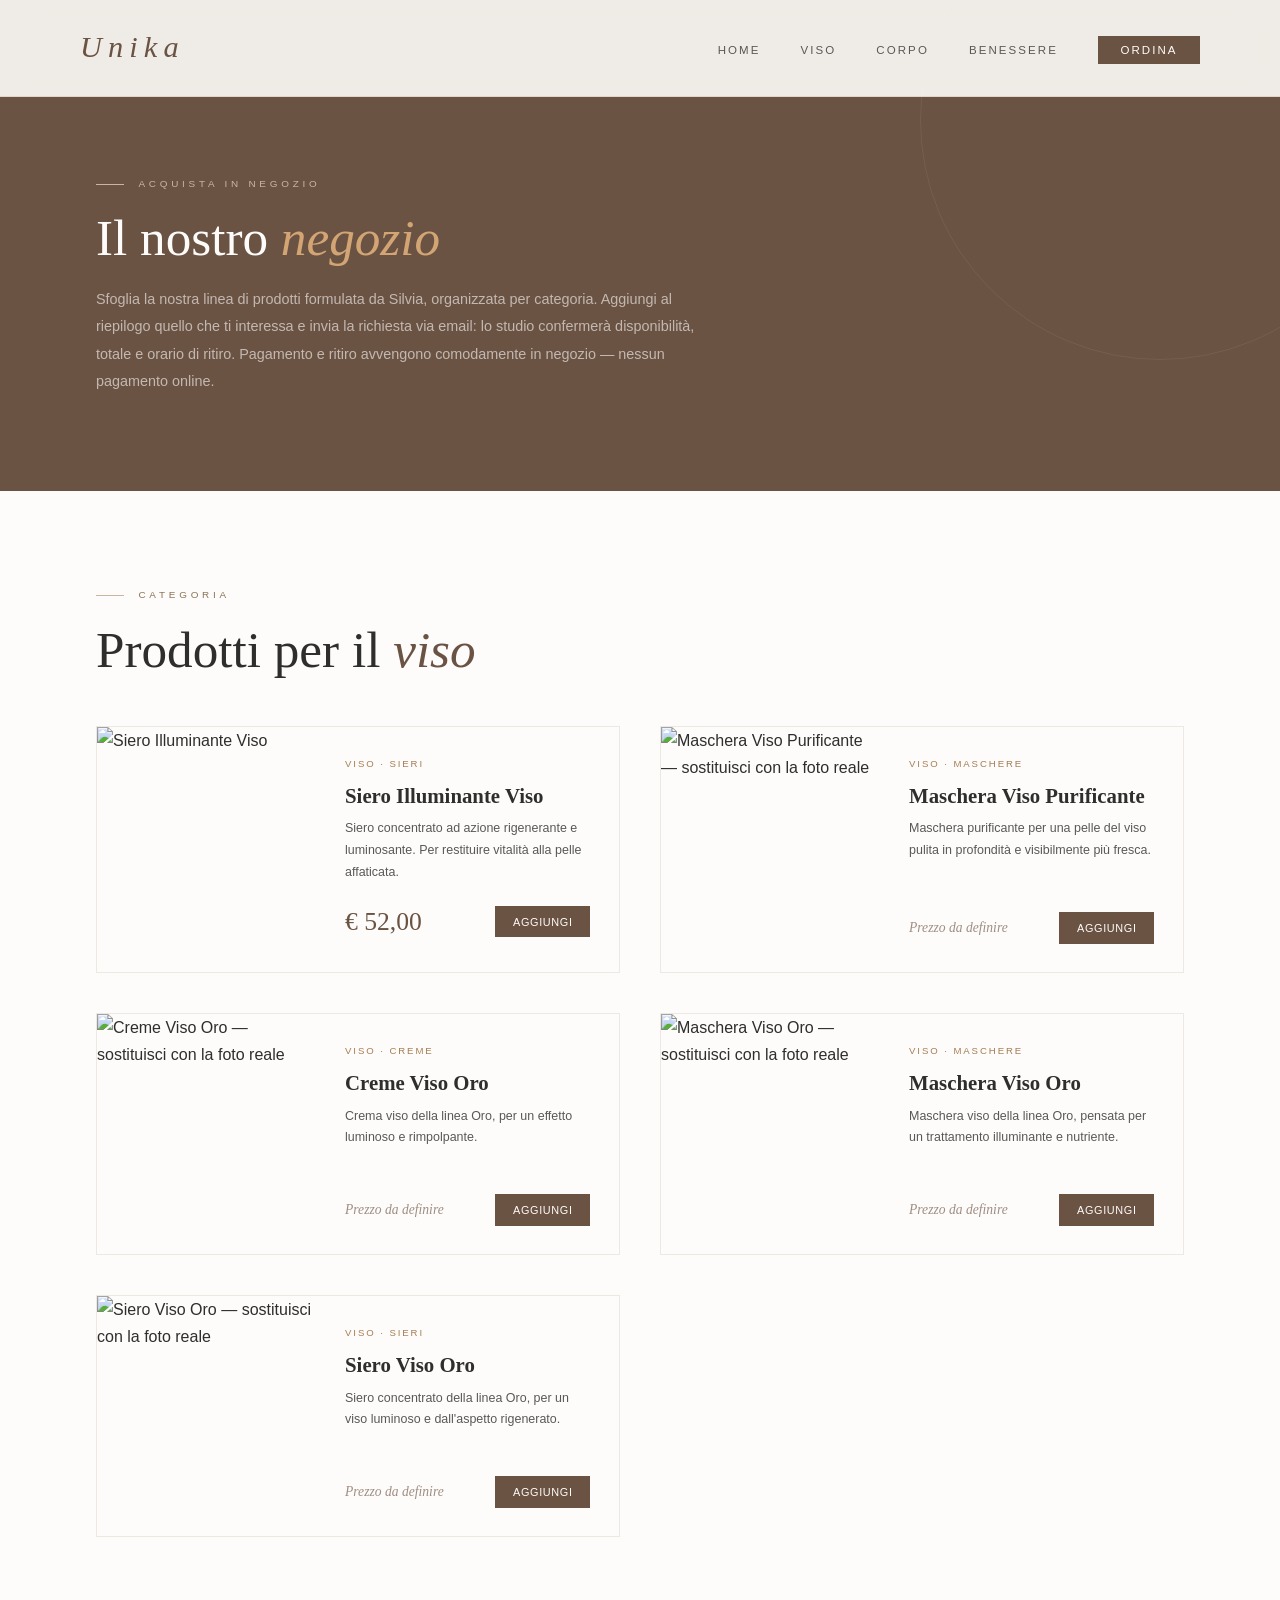
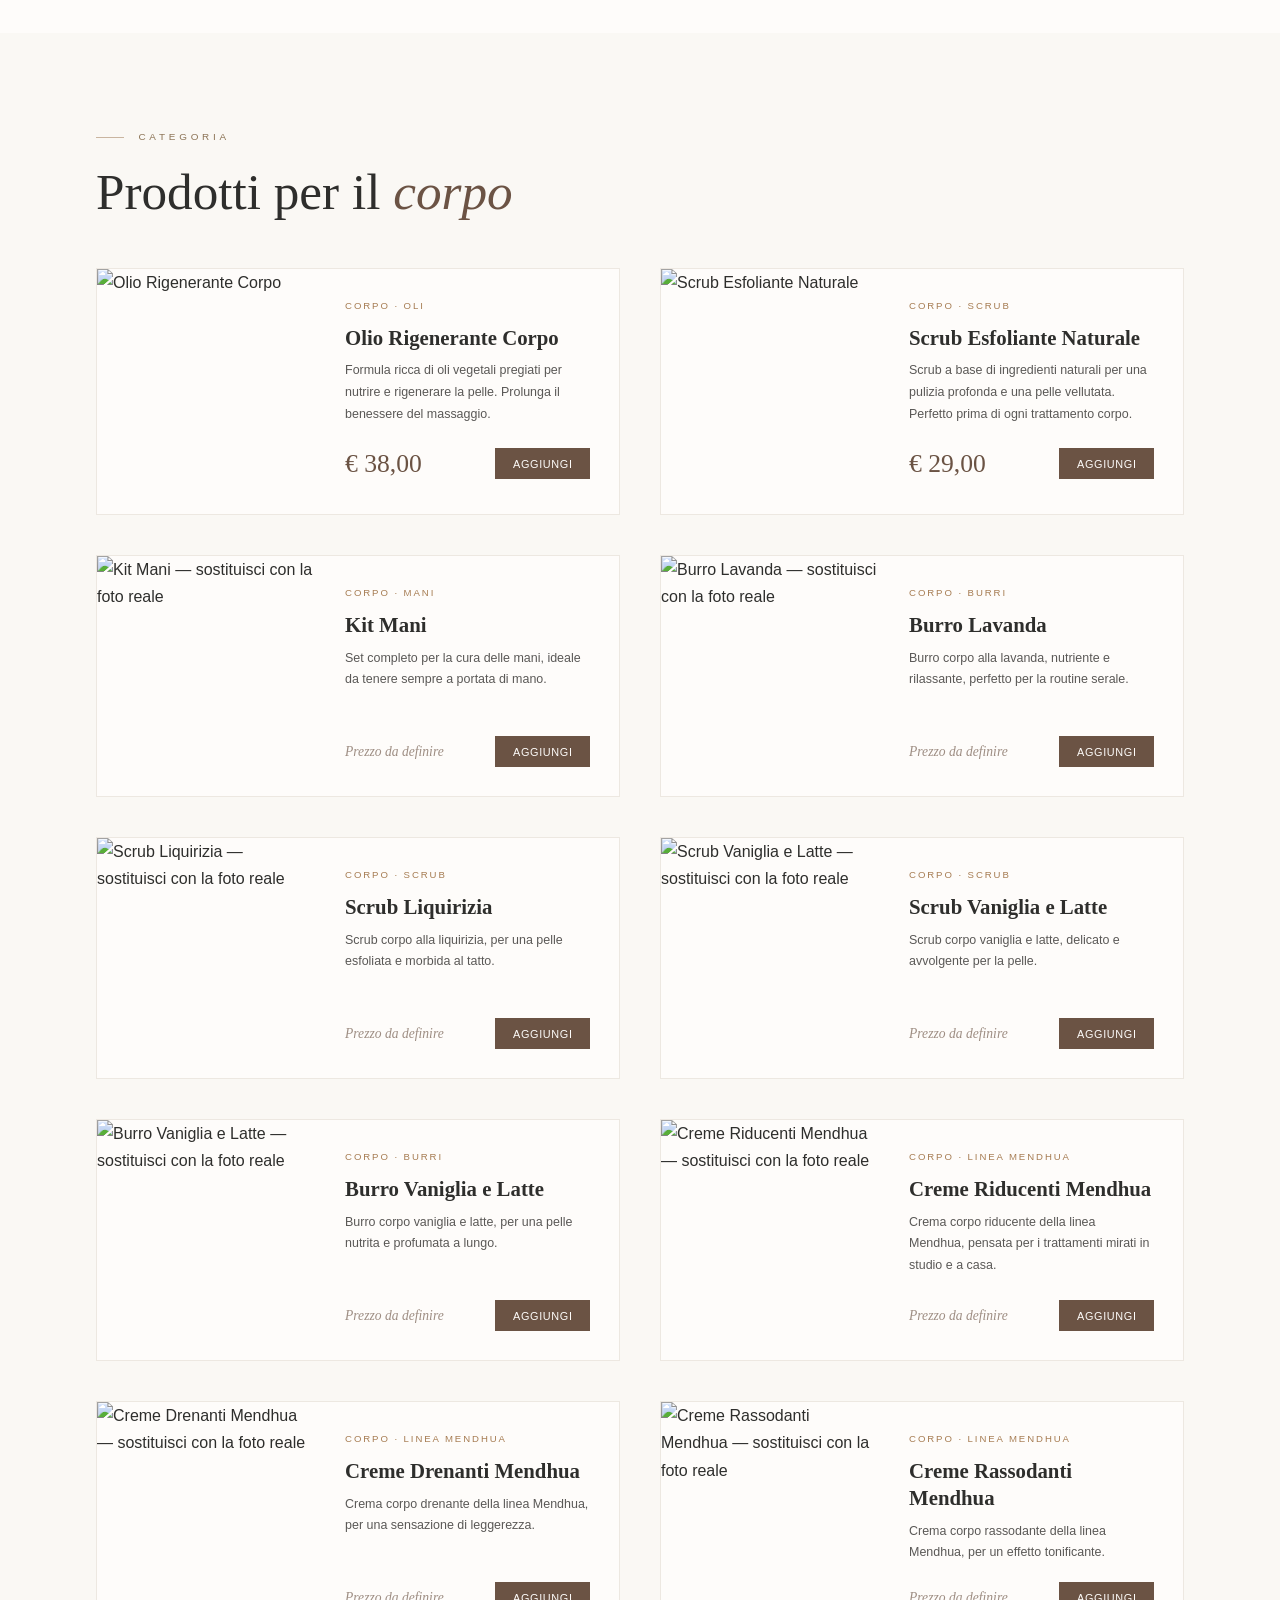
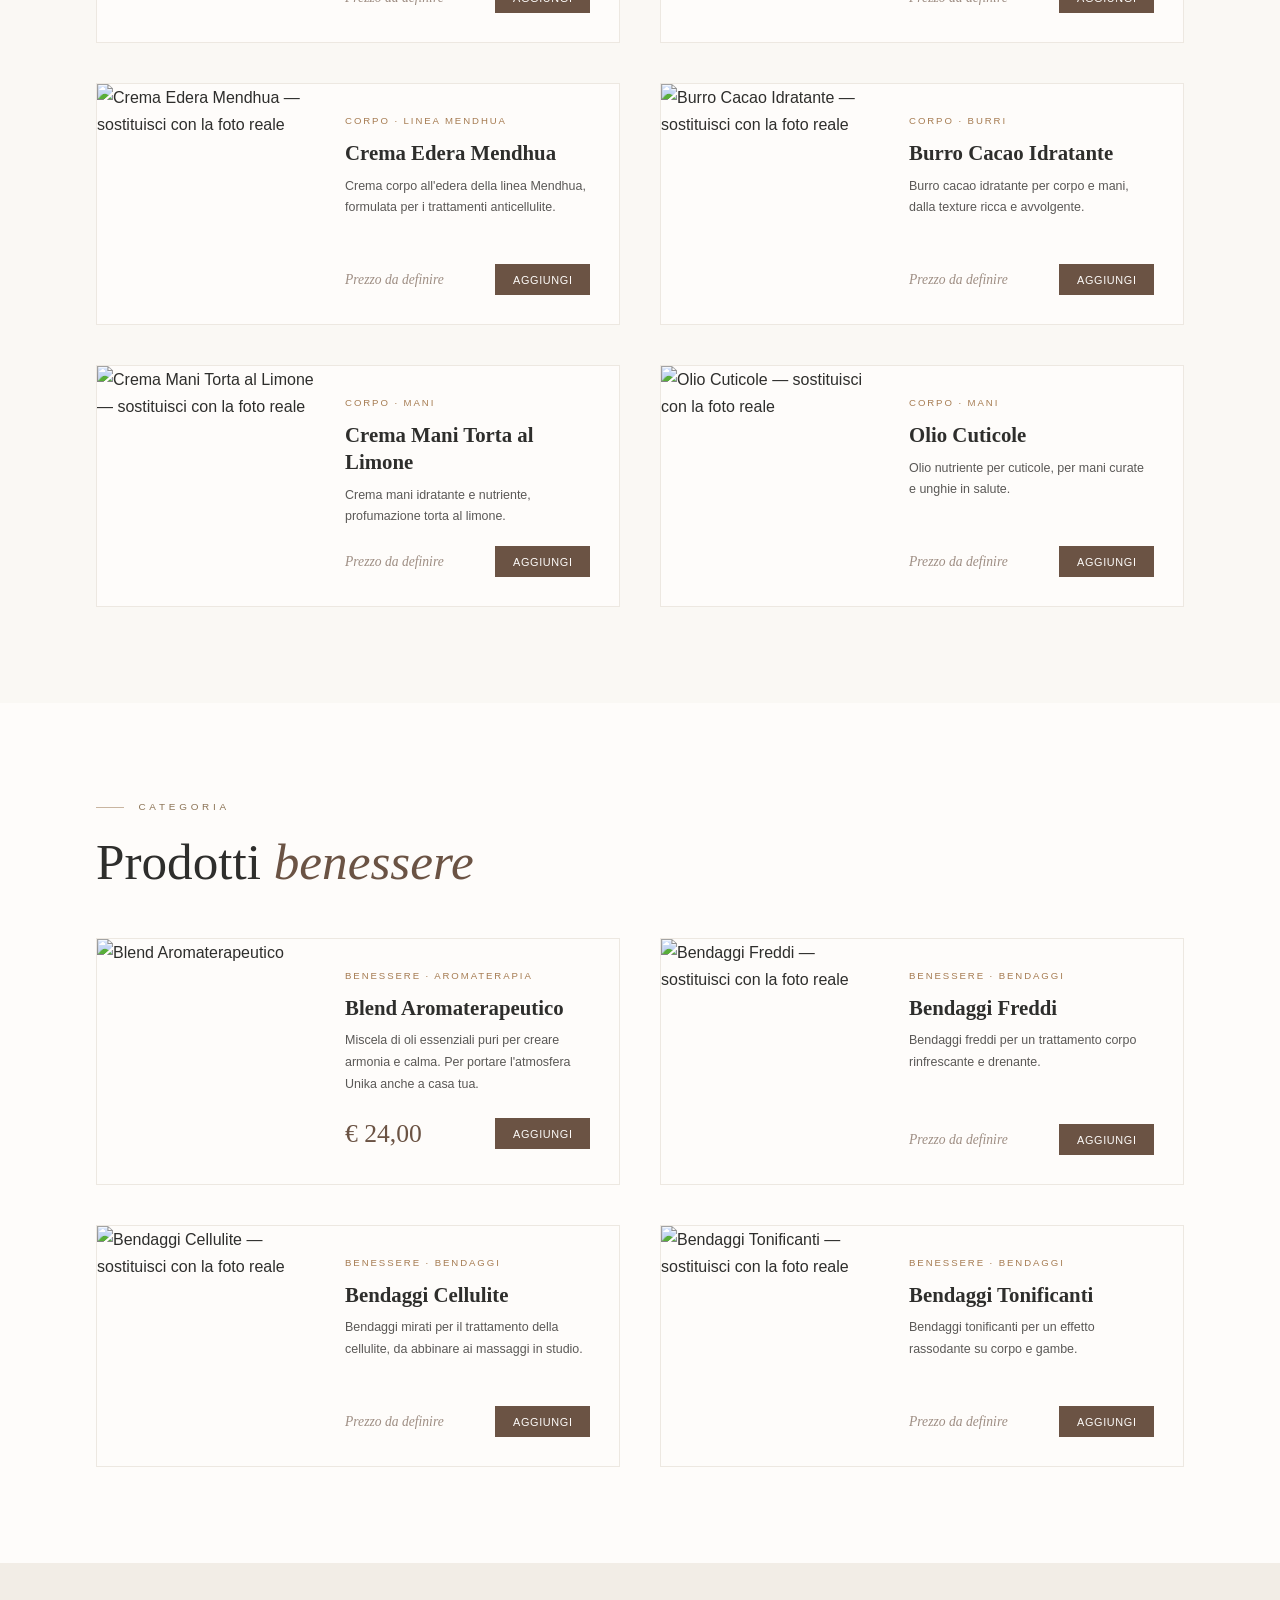
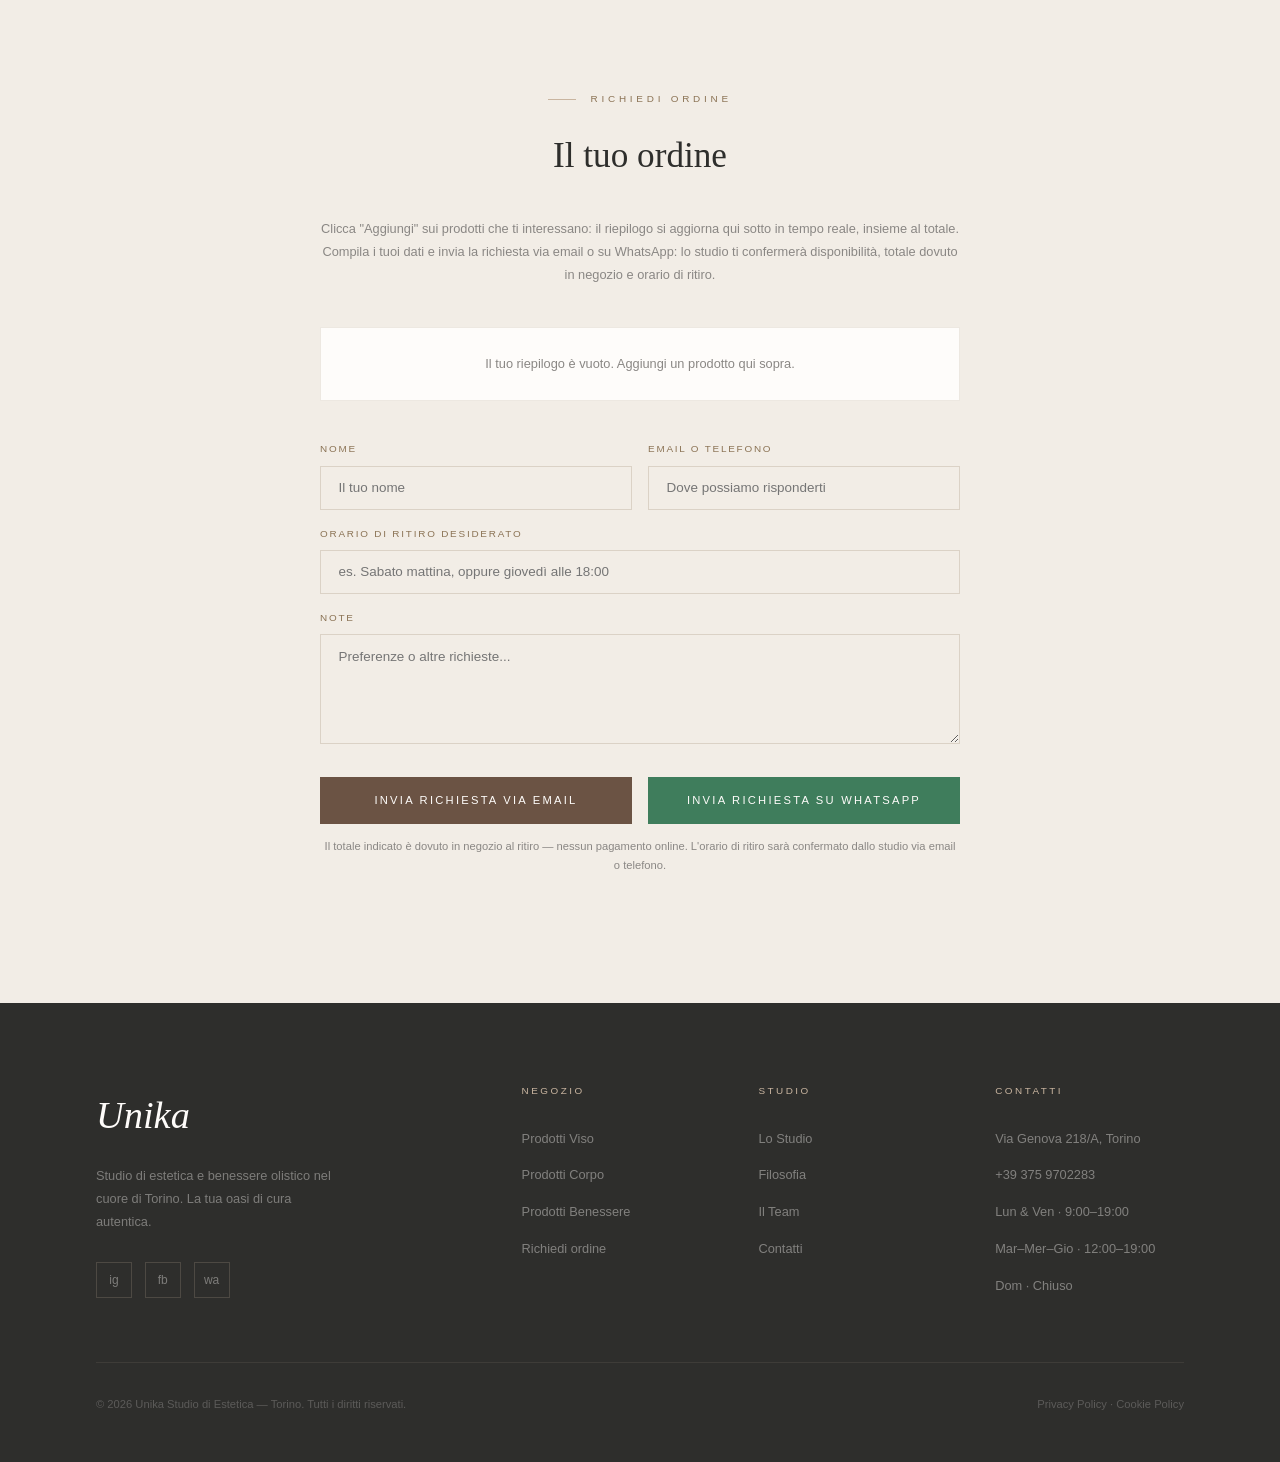
==== commit cf6c49f1: "Fix price format and add new product cards Updated pricing format from commas to periods for consist" ====
--- a/shop.html
+++ b/shop.html
@@ -31,7 +31,7 @@
 <p class="section-label">Categoria</p>
 <h2 class="section-title">Prodotti per il <em>viso</em></h2>
 <div class="shop-grid">
-<div class="shop-card" data-product="Siero Illuminante Viso" data-price="52,00">
+<div class="shop-card" data-product="Siero Illuminante Viso" data-price="52.00">
 <img src="https://images.unsplash.com/photo-1599643478518-a784e5dc4c8f?w=500&amp;q=80" alt="Siero Illuminante Viso">
 <div class="shop-card-content">
 <div>
@@ -41,6 +41,62 @@
 </div>
 <div class="shop-card-footer">
 <p class="shop-card-price">€ 52,00</p>
+<button type="button" class="btn-add-cart">Aggiungi</button>
+</div>
+</div>
+</div>
+<div class="shop-card" data-product="Maschera Viso Purificante" data-price="0.00">
+<img src="https://images.unsplash.com/photo-1556228720-195a672e8a03?w=500&amp;q=80" alt="Maschera Viso Purificante — sostituisci con la foto reale">
+<div class="shop-card-content">
+<div>
+<p class="shop-card-label">Viso · Maschere</p>
+<h3 class="shop-card-name">Maschera Viso Purificante</h3>
+<p class="shop-card-desc">Maschera purificante per una pelle del viso pulita in profondità e visibilmente più fresca.</p>
+</div>
+<div class="shop-card-footer">
+<p class="shop-card-price" style="font-size:0.85rem; font-style:italic; opacity:0.65;">Prezzo da definire</p>
+<button type="button" class="btn-add-cart">Aggiungi</button>
+</div>
+</div>
+</div>
+<div class="shop-card" data-product="Creme Viso Oro" data-price="0.00">
+<img src="https://images.unsplash.com/photo-1620916566398-39f1143ab7be?w=500&amp;q=80" alt="Creme Viso Oro — sostituisci con la foto reale">
+<div class="shop-card-content">
+<div>
+<p class="shop-card-label">Viso · Creme</p>
+<h3 class="shop-card-name">Creme Viso Oro</h3>
+<p class="shop-card-desc">Crema viso della linea Oro, per un effetto luminoso e rimpolpante.</p>
+</div>
+<div class="shop-card-footer">
+<p class="shop-card-price" style="font-size:0.85rem; font-style:italic; opacity:0.65;">Prezzo da definire</p>
+<button type="button" class="btn-add-cart">Aggiungi</button>
+</div>
+</div>
+</div>
+<div class="shop-card" data-product="Maschera Viso Oro" data-price="0.00">
+<img src="https://images.unsplash.com/photo-1556228720-195a672e8a03?w=500&amp;q=80" alt="Maschera Viso Oro — sostituisci con la foto reale">
+<div class="shop-card-content">
+<div>
+<p class="shop-card-label">Viso · Maschere</p>
+<h3 class="shop-card-name">Maschera Viso Oro</h3>
+<p class="shop-card-desc">Maschera viso della linea Oro, pensata per un trattamento illuminante e nutriente.</p>
+</div>
+<div class="shop-card-footer">
+<p class="shop-card-price" style="font-size:0.85rem; font-style:italic; opacity:0.65;">Prezzo da definire</p>
+<button type="button" class="btn-add-cart">Aggiungi</button>
+</div>
+</div>
+</div>
+<div class="shop-card" data-product="Siero Viso Oro" data-price="0.00">
+<img src="https://images.unsplash.com/photo-1620916566398-39f1143ab7be?w=500&amp;q=80" alt="Siero Viso Oro — sostituisci con la foto reale">
+<div class="shop-card-content">
+<div>
+<p class="shop-card-label">Viso · Sieri</p>
+<h3 class="shop-card-name">Siero Viso Oro</h3>
+<p class="shop-card-desc">Siero concentrato della linea Oro, per un viso luminoso e dall'aspetto rigenerato.</p>
+</div>
+<div class="shop-card-footer">
+<p class="shop-card-price" style="font-size:0.85rem; font-style:italic; opacity:0.65;">Prezzo da definire</p>
 <button type="button" class="btn-add-cart">Aggiungi</button>
 </div>
 </div>
@@ -53,7 +109,7 @@
 <p class="section-label">Categoria</p>
 <h2 class="section-title">Prodotti per il <em>corpo</em></h2>
 <div class="shop-grid">
-<div class="shop-card" data-product="Olio Rigenerante Corpo" data-price="38,00">
+<div class="shop-card" data-product="Olio Rigenerante Corpo" data-price="38.00">
 <img src="https://images.unsplash.com/photo-1599643478518-a784e5dc4c8f?w=500&amp;q=80" alt="Olio Rigenerante Corpo">
 <div class="shop-card-content">
 <div>
@@ -67,7 +123,7 @@
 </div>
 </div>
 </div>
-<div class="shop-card" data-product="Scrub Esfoliante Naturale" data-price="29,00">
+<div class="shop-card" data-product="Scrub Esfoliante Naturale" data-price="29.00">
 <img src="https://images.unsplash.com/photo-1608248543803-ba4f8c70ae0b?w=500&amp;q=80" alt="Scrub Esfoliante Naturale">
 <div class="shop-card-content">
 <div>
@@ -77,6 +133,174 @@
 </div>
 <div class="shop-card-footer">
 <p class="shop-card-price">€ 29,00</p>
+<button type="button" class="btn-add-cart">Aggiungi</button>
+</div>
+</div>
+</div>
+<div class="shop-card" data-product="Kit Mani" data-price="0.00">
+<img src="https://images.unsplash.com/photo-1556228720-195a672e8a03?w=500&amp;q=80" alt="Kit Mani — sostituisci con la foto reale">
+<div class="shop-card-content">
+<div>
+<p class="shop-card-label">Corpo · Mani</p>
+<h3 class="shop-card-name">Kit Mani</h3>
+<p class="shop-card-desc">Set completo per la cura delle mani, ideale da tenere sempre a portata di mano.</p>
+</div>
+<div class="shop-card-footer">
+<p class="shop-card-price" style="font-size:0.85rem; font-style:italic; opacity:0.65;">Prezzo da definire</p>
+<button type="button" class="btn-add-cart">Aggiungi</button>
+</div>
+</div>
+</div>
+<div class="shop-card" data-product="Burro Lavanda" data-price="0.00">
+<img src="https://images.unsplash.com/photo-1620916566398-39f1143ab7be?w=500&amp;q=80" alt="Burro Lavanda — sostituisci con la foto reale">
+<div class="shop-card-content">
+<div>
+<p class="shop-card-label">Corpo · Burri</p>
+<h3 class="shop-card-name">Burro Lavanda</h3>
+<p class="shop-card-desc">Burro corpo alla lavanda, nutriente e rilassante, perfetto per la routine serale.</p>
+</div>
+<div class="shop-card-footer">
+<p class="shop-card-price" style="font-size:0.85rem; font-style:italic; opacity:0.65;">Prezzo da definire</p>
+<button type="button" class="btn-add-cart">Aggiungi</button>
+</div>
+</div>
+</div>
+<div class="shop-card" data-product="Scrub Liquirizia" data-price="0.00">
+<img src="https://images.unsplash.com/photo-1556228720-195a672e8a03?w=500&amp;q=80" alt="Scrub Liquirizia — sostituisci con la foto reale">
+<div class="shop-card-content">
+<div>
+<p class="shop-card-label">Corpo · Scrub</p>
+<h3 class="shop-card-name">Scrub Liquirizia</h3>
+<p class="shop-card-desc">Scrub corpo alla liquirizia, per una pelle esfoliata e morbida al tatto.</p>
+</div>
+<div class="shop-card-footer">
+<p class="shop-card-price" style="font-size:0.85rem; font-style:italic; opacity:0.65;">Prezzo da definire</p>
+<button type="button" class="btn-add-cart">Aggiungi</button>
+</div>
+</div>
+</div>
+<div class="shop-card" data-product="Scrub Vaniglia e Latte" data-price="0.00">
+<img src="https://images.unsplash.com/photo-1620916566398-39f1143ab7be?w=500&amp;q=80" alt="Scrub Vaniglia e Latte — sostituisci con la foto reale">
+<div class="shop-card-content">
+<div>
+<p class="shop-card-label">Corpo · Scrub</p>
+<h3 class="shop-card-name">Scrub Vaniglia e Latte</h3>
+<p class="shop-card-desc">Scrub corpo vaniglia e latte, delicato e avvolgente per la pelle.</p>
+</div>
+<div class="shop-card-footer">
+<p class="shop-card-price" style="font-size:0.85rem; font-style:italic; opacity:0.65;">Prezzo da definire</p>
+<button type="button" class="btn-add-cart">Aggiungi</button>
+</div>
+</div>
+</div>
+<div class="shop-card" data-product="Burro Vaniglia e Latte" data-price="0.00">
+<img src="https://images.unsplash.com/photo-1556228720-195a672e8a03?w=500&amp;q=80" alt="Burro Vaniglia e Latte — sostituisci con la foto reale">
+<div class="shop-card-content">
+<div>
+<p class="shop-card-label">Corpo · Burri</p>
+<h3 class="shop-card-name">Burro Vaniglia e Latte</h3>
+<p class="shop-card-desc">Burro corpo vaniglia e latte, per una pelle nutrita e profumata a lungo.</p>
+</div>
+<div class="shop-card-footer">
+<p class="shop-card-price" style="font-size:0.85rem; font-style:italic; opacity:0.65;">Prezzo da definire</p>
+<button type="button" class="btn-add-cart">Aggiungi</button>
+</div>
+</div>
+</div>
+<div class="shop-card" data-product="Creme Riducenti Mendhua" data-price="0.00">
+<img src="https://images.unsplash.com/photo-1620916566398-39f1143ab7be?w=500&amp;q=80" alt="Creme Riducenti Mendhua — sostituisci con la foto reale">
+<div class="shop-card-content">
+<div>
+<p class="shop-card-label">Corpo · Linea Mendhua</p>
+<h3 class="shop-card-name">Creme Riducenti Mendhua</h3>
+<p class="shop-card-desc">Crema corpo riducente della linea Mendhua, pensata per i trattamenti mirati in studio e a casa.</p>
+</div>
+<div class="shop-card-footer">
+<p class="shop-card-price" style="font-size:0.85rem; font-style:italic; opacity:0.65;">Prezzo da definire</p>
+<button type="button" class="btn-add-cart">Aggiungi</button>
+</div>
+</div>
+</div>
+<div class="shop-card" data-product="Creme Drenanti Mendhua" data-price="0.00">
+<img src="https://images.unsplash.com/photo-1556228720-195a672e8a03?w=500&amp;q=80" alt="Creme Drenanti Mendhua — sostituisci con la foto reale">
+<div class="shop-card-content">
+<div>
+<p class="shop-card-label">Corpo · Linea Mendhua</p>
+<h3 class="shop-card-name">Creme Drenanti Mendhua</h3>
+<p class="shop-card-desc">Crema corpo drenante della linea Mendhua, per una sensazione di leggerezza.</p>
+</div>
+<div class="shop-card-footer">
+<p class="shop-card-price" style="font-size:0.85rem; font-style:italic; opacity:0.65;">Prezzo da definire</p>
+<button type="button" class="btn-add-cart">Aggiungi</button>
+</div>
+</div>
+</div>
+<div class="shop-card" data-product="Creme Rassodanti Mendhua" data-price="0.00">
+<img src="https://images.unsplash.com/photo-1620916566398-39f1143ab7be?w=500&amp;q=80" alt="Creme Rassodanti Mendhua — sostituisci con la foto reale">
+<div class="shop-card-content">
+<div>
+<p class="shop-card-label">Corpo · Linea Mendhua</p>
+<h3 class="shop-card-name">Creme Rassodanti Mendhua</h3>
+<p class="shop-card-desc">Crema corpo rassodante della linea Mendhua, per un effetto tonificante.</p>
+</div>
+<div class="shop-card-footer">
+<p class="shop-card-price" style="font-size:0.85rem; font-style:italic; opacity:0.65;">Prezzo da definire</p>
+<button type="button" class="btn-add-cart">Aggiungi</button>
+</div>
+</div>
+</div>
+<div class="shop-card" data-product="Crema Edera Mendhua" data-price="0.00">
+<img src="https://images.unsplash.com/photo-1556228720-195a672e8a03?w=500&amp;q=80" alt="Crema Edera Mendhua — sostituisci con la foto reale">
+<div class="shop-card-content">
+<div>
+<p class="shop-card-label">Corpo · Linea Mendhua</p>
+<h3 class="shop-card-name">Crema Edera Mendhua</h3>
+<p class="shop-card-desc">Crema corpo all'edera della linea Mendhua, formulata per i trattamenti anticellulite.</p>
+</div>
+<div class="shop-card-footer">
+<p class="shop-card-price" style="font-size:0.85rem; font-style:italic; opacity:0.65;">Prezzo da definire</p>
+<button type="button" class="btn-add-cart">Aggiungi</button>
+</div>
+</div>
+</div>
+<div class="shop-card" data-product="Burro Cacao Idratante" data-price="0.00">
+<img src="https://images.unsplash.com/photo-1620916566398-39f1143ab7be?w=500&amp;q=80" alt="Burro Cacao Idratante — sostituisci con la foto reale">
+<div class="shop-card-content">
+<div>
+<p class="shop-card-label">Corpo · Burri</p>
+<h3 class="shop-card-name">Burro Cacao Idratante</h3>
+<p class="shop-card-desc">Burro cacao idratante per corpo e mani, dalla texture ricca e avvolgente.</p>
+</div>
+<div class="shop-card-footer">
+<p class="shop-card-price" style="font-size:0.85rem; font-style:italic; opacity:0.65;">Prezzo da definire</p>
+<button type="button" class="btn-add-cart">Aggiungi</button>
+</div>
+</div>
+</div>
+<div class="shop-card" data-product="Crema Mani Torta al Limone" data-price="0.00">
+<img src="https://images.unsplash.com/photo-1556228720-195a672e8a03?w=500&amp;q=80" alt="Crema Mani Torta al Limone — sostituisci con la foto reale">
+<div class="shop-card-content">
+<div>
+<p class="shop-card-label">Corpo · Mani</p>
+<h3 class="shop-card-name">Crema Mani Torta al Limone</h3>
+<p class="shop-card-desc">Crema mani idratante e nutriente, profumazione torta al limone.</p>
+</div>
+<div class="shop-card-footer">
+<p class="shop-card-price" style="font-size:0.85rem; font-style:italic; opacity:0.65;">Prezzo da definire</p>
+<button type="button" class="btn-add-cart">Aggiungi</button>
+</div>
+</div>
+</div>
+<div class="shop-card" data-product="Olio Cuticole" data-price="0.00">
+<img src="https://images.unsplash.com/photo-1620916566398-39f1143ab7be?w=500&amp;q=80" alt="Olio Cuticole — sostituisci con la foto reale">
+<div class="shop-card-content">
+<div>
+<p class="shop-card-label">Corpo · Mani</p>
+<h3 class="shop-card-name">Olio Cuticole</h3>
+<p class="shop-card-desc">Olio nutriente per cuticole, per mani curate e unghie in salute.</p>
+</div>
+<div class="shop-card-footer">
+<p class="shop-card-price" style="font-size:0.85rem; font-style:italic; opacity:0.65;">Prezzo da definire</p>
 <button type="button" class="btn-add-cart">Aggiungi</button>
 </div>
 </div>
@@ -89,7 +313,7 @@
 <p class="section-label">Categoria</p>
 <h2 class="section-title">Prodotti <em>benessere</em></h2>
 <div class="shop-grid">
-<div class="shop-card" data-product="Blend Aromaterapeutico" data-price="24,00">
+<div class="shop-card" data-product="Blend Aromaterapeutico" data-price="24.00">
 <img src="https://images.unsplash.com/photo-1608248543803-ba4f8c70ae0b?w=500&amp;q=80" alt="Blend Aromaterapeutico">
 <div class="shop-card-content">
 <div>
@@ -99,6 +323,48 @@
 </div>
 <div class="shop-card-footer">
 <p class="shop-card-price">€ 24,00</p>
+<button type="button" class="btn-add-cart">Aggiungi</button>
+</div>
+</div>
+</div>
+<div class="shop-card" data-product="Bendaggi Freddi" data-price="0.00">
+<img src="https://images.unsplash.com/photo-1556228720-195a672e8a03?w=500&amp;q=80" alt="Bendaggi Freddi — sostituisci con la foto reale">
+<div class="shop-card-content">
+<div>
+<p class="shop-card-label">Benessere · Bendaggi</p>
+<h3 class="shop-card-name">Bendaggi Freddi</h3>
+<p class="shop-card-desc">Bendaggi freddi per un trattamento corpo rinfrescante e drenante.</p>
+</div>
+<div class="shop-card-footer">
+<p class="shop-card-price" style="font-size:0.85rem; font-style:italic; opacity:0.65;">Prezzo da definire</p>
+<button type="button" class="btn-add-cart">Aggiungi</button>
+</div>
+</div>
+</div>
+<div class="shop-card" data-product="Bendaggi Cellulite" data-price="0.00">
+<img src="https://images.unsplash.com/photo-1620916566398-39f1143ab7be?w=500&amp;q=80" alt="Bendaggi Cellulite — sostituisci con la foto reale">
+<div class="shop-card-content">
+<div>
+<p class="shop-card-label">Benessere · Bendaggi</p>
+<h3 class="shop-card-name">Bendaggi Cellulite</h3>
+<p class="shop-card-desc">Bendaggi mirati per il trattamento della cellulite, da abbinare ai massaggi in studio.</p>
+</div>
+<div class="shop-card-footer">
+<p class="shop-card-price" style="font-size:0.85rem; font-style:italic; opacity:0.65;">Prezzo da definire</p>
+<button type="button" class="btn-add-cart">Aggiungi</button>
+</div>
+</div>
+</div>
+<div class="shop-card" data-product="Bendaggi Tonificanti" data-price="0.00">
+<img src="https://images.unsplash.com/photo-1556228720-195a672e8a03?w=500&amp;q=80" alt="Bendaggi Tonificanti — sostituisci con la foto reale">
+<div class="shop-card-content">
+<div>
+<p class="shop-card-label">Benessere · Bendaggi</p>
+<h3 class="shop-card-name">Bendaggi Tonificanti</h3>
+<p class="shop-card-desc">Bendaggi tonificanti per un effetto rassodante su corpo e gambe.</p>
+</div>
+<div class="shop-card-footer">
+<p class="shop-card-price" style="font-size:0.85rem; font-style:italic; opacity:0.65;">Prezzo da definire</p>
 <button type="button" class="btn-add-cart">Aggiungi</button>
 </div>
 </div>
@@ -370,6 +636,194 @@
   } else {
     initShop();
   }
+})();</script><script>// Unika — js/main.js
+// Pagina Negozio: i clienti aggiungono prodotti a un riepilogo che si
+// aggiorna in tempo reale (nome, quantità, totale). Alla conferma
+// possono inviare la richiesta via email oppure su WhatsApp: in
+// entrambi i casi il messaggio (riepilogo, totale dovuto in negozio,
+// orario di ritiro desiderato) viene precompilato automaticamente,
+// in attesa di conferma dello studio. Nessun pagamento online: senza
+// un server non è possibile inviare in automatico, quindi si apre il
+// client di posta o WhatsApp del cliente con tutto già scritto,
+// pronto per un click.
+(function () {
+  // <-- SOSTITUISCI con l'indirizzo email reale a cui devono arrivare gli ordini
+  var EMAIL_DESTINATARIO = 'ordini@unikastudio.it';
+  var WHATSAPP_NUMBER = '393759702283';
+
+  var cart = [];
+
+  function formatEuro(n) {
+    return '€ ' + n.toFixed(2).replace('.', ',');
+  }
+
+  function renderCart() {
+    var box = document.getElementById('cart-summary');
+    if (!box) return;
+    var totalRow = box.querySelector('.cart-total-row');
+    var emptyMsg = box.querySelector('.cart-empty');
+
+    var oldRows = box.querySelectorAll('.cart-row');
+    for (var i = 0; i < oldRows.length; i++) oldRows[i].remove();
+
+    if (!cart.length) {
+      if (emptyMsg) emptyMsg.style.display = '';
+      if (totalRow) totalRow.style.display = 'none';
+      return;
+    }
+    if (emptyMsg) emptyMsg.style.display = 'none';
+
+    var total = 0;
+    cart.forEach(function (item, idx) {
+      total += item.price * item.qty;
+      var row = document.createElement('div');
+      row.className = 'cart-row';
+      row.innerHTML =
+        '<span class="cart-row-name">' + item.name + '</span>' +
+        '<span class="cart-row-qty">' +
+        '<button type="button" data-act="dec" data-idx="' + idx + '">−</button>' +
+        '<span>' + item.qty + '</span>' +
+        '<button type="button" data-act="inc" data-idx="' + idx + '">+</button>' +
+        '</span>' +
+        '<span class="cart-row-price">' + formatEuro(item.price * item.qty) + '</span>' +
+        '<button type="button" class="cart-row-remove" data-act="rm" data-idx="' + idx + '">Rimuovi</button>';
+      box.insertBefore(row, totalRow);
+    });
+
+    if (totalRow) {
+      totalRow.style.display = 'flex';
+      var totalEl = document.getElementById('cart-total');
+      if (totalEl) totalEl.textContent = formatEuro(total);
+    }
+
+    var actionBtns = box.querySelectorAll('[data-act]');
+    for (var j = 0; j < actionBtns.length; j++) {
+      actionBtns[j].addEventListener('click', function (e) {
+        var idx = parseInt(e.currentTarget.getAttribute('data-idx'), 10);
+        var act = e.currentTarget.getAttribute('data-act');
+        if (act === 'inc') cart[idx].qty += 1;
+        if (act === 'dec') { cart[idx].qty -= 1; if (cart[idx].qty <= 0) cart.splice(idx, 1); }
+        if (act === 'rm') cart.splice(idx, 1);
+        renderCart();
+      });
+    }
+  }
+
+  function addToCart(name, price, btn) {
+    var existing = null;
+    for (var i = 0; i < cart.length; i++) {
+      if (cart[i].name === name) { existing = cart[i]; break; }
+    }
+    if (existing) existing.qty += 1;
+    else cart.push({ name: name, price: price, qty: 1 });
+    renderCart();
+
+    if (btn) {
+      var original = btn.textContent;
+      btn.textContent = 'Aggiunto ✓';
+      btn.classList.add('added');
+      setTimeout(function () {
+        btn.textContent = original;
+        btn.classList.remove('added');
+      }, 900);
+    }
+  }
+
+  function initShop() {
+    var addButtons = document.querySelectorAll('.btn-add-cart');
+    if (!addButtons.length) return; // non siamo nella pagina Negozio
+
+    for (var i = 0; i < addButtons.length; i++) {
+      addButtons[i].addEventListener('click', function (e) {
+        var card = e.currentTarget.closest('.shop-card');
+        if (!card) return;
+        var name = card.getAttribute('data-product') || '';
+        var price = parseFloat(card.getAttribute('data-price')) || 0;
+        addToCart(name, price, e.currentTarget);
+      });
+    }
+
+    renderCart();
+
+    function raccogliDati() {
+      if (!cart.length) {
+        alert('Aggiungi almeno un prodotto al riepilogo prima di inviare la richiesta.');
+        return null;
+      }
+      var nome = (document.getElementById('ord-nome') || {}).value || '';
+      var contatto = (document.getElementById('ord-contatto') || {}).value || '';
+      var orario = (document.getElementById('ord-orario') || {}).value || '';
+      var note = (document.getElementById('ord-note') || {}).value || '';
+
+      if (!nome || !contatto) {
+        alert('Inserisci nome ed email o telefono per continuare.');
+        return null;
+      }
+
+      var totale = 0;
+      var righe = cart.map(function (item) {
+        totale += item.price * item.qty;
+        return '- ' + item.name + '  x' + item.qty + '   (' + formatEuro(item.price * item.qty) + ')';
+      });
+
+      return { nome: nome, contatto: contatto, orario: orario, note: note, righe: righe, totale: totale };
+    }
+
+    function componiMessaggio(dati) {
+      var parti = [
+        'Nuova richiesta d'ordine dal sito Unika:',
+        '',
+        dati.righe.join('
+'),
+        '',
+        'Totale dovuto in negozio: ' + formatEuro(dati.totale),
+        '',
+        'Nome: ' + dati.nome,
+        'Contatto: ' + dati.contatto,
+        'Orario di ritiro desiderato: ' + (dati.orario || 'da concordare') + ' (da confermare da parte dello studio)'
+      ];
+      if (dati.note) parti.push('Note: ' + dati.note);
+      parti.push('', '(Pagamento e ritiro esclusivamente in negozio — nessun pagamento online)');
+      return parti.join('
+');
+    }
+
+    var form = document.getElementById('form-ordina');
+    if (form) {
+      form.addEventListener('submit', function (e) { e.preventDefault(); });
+    }
+
+    var btnEmail = document.getElementById('btn-invia-email');
+    if (btnEmail) {
+      btnEmail.addEventListener('click', function () {
+        var dati = raccogliDati();
+        if (!dati) return;
+        var corpo = componiMessaggio(dati);
+        var oggetto = 'Richiesta ordine — ' + dati.nome;
+        var mailto = 'mailto:' + EMAIL_DESTINATARIO +
+          '?subject=' + encodeURIComponent(oggetto) +
+          '&body=' + encodeURIComponent(corpo);
+        window.location.href = mailto;
+      });
+    }
+
+    var btnWhatsapp = document.getElementById('btn-invia-whatsapp');
+    if (btnWhatsapp) {
+      btnWhatsapp.addEventListener('click', function () {
+        var dati = raccogliDati();
+        if (!dati) return;
+        var corpo = componiMessaggio(dati);
+        var url = 'https://wa.me/' + WHATSAPP_NUMBER + '?text=' + encodeURIComponent(corpo);
+        window.open(url, '_blank');
+      });
+    }
+  }
+
+  if (document.readyState === 'loading') {
+    document.addEventListener('DOMContentLoaded', initShop);
+  } else {
+    initShop();
+  }
 })();</script>
 <script src="js/main.js"></script>
 </body>
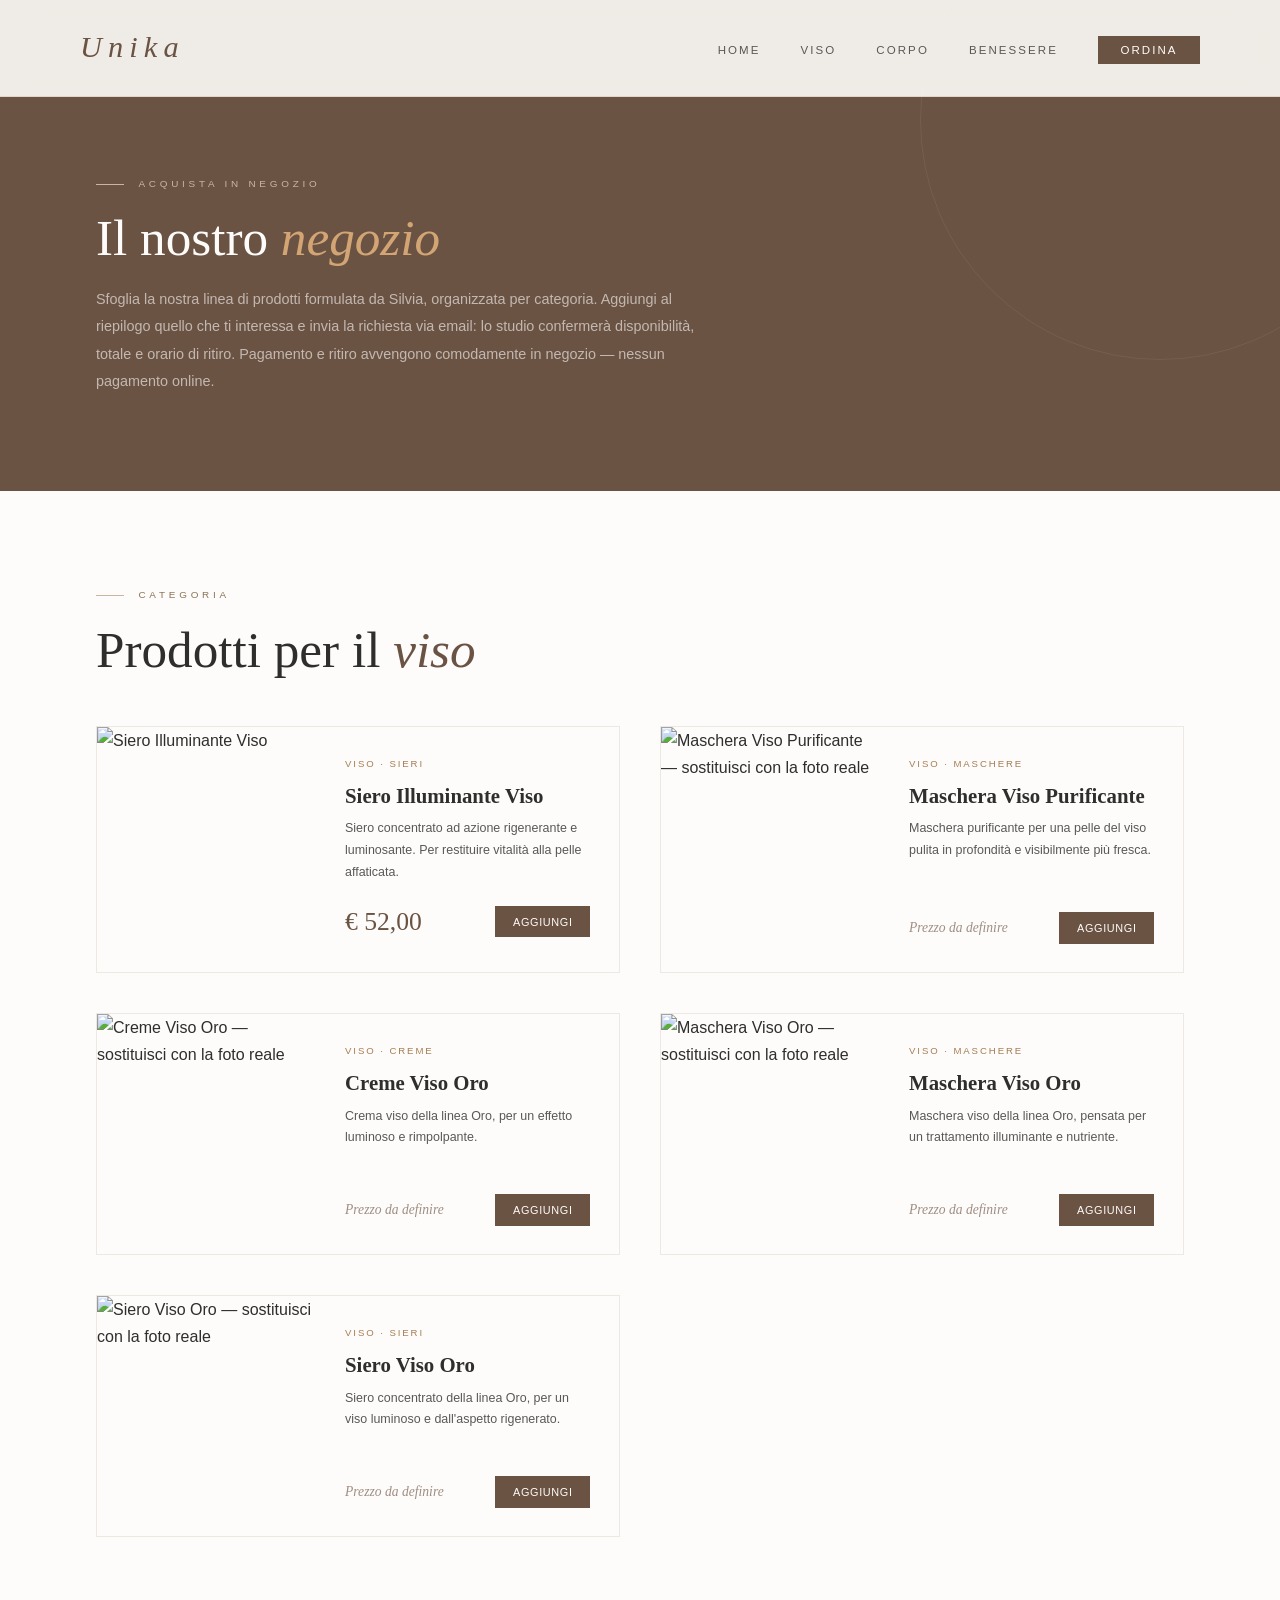
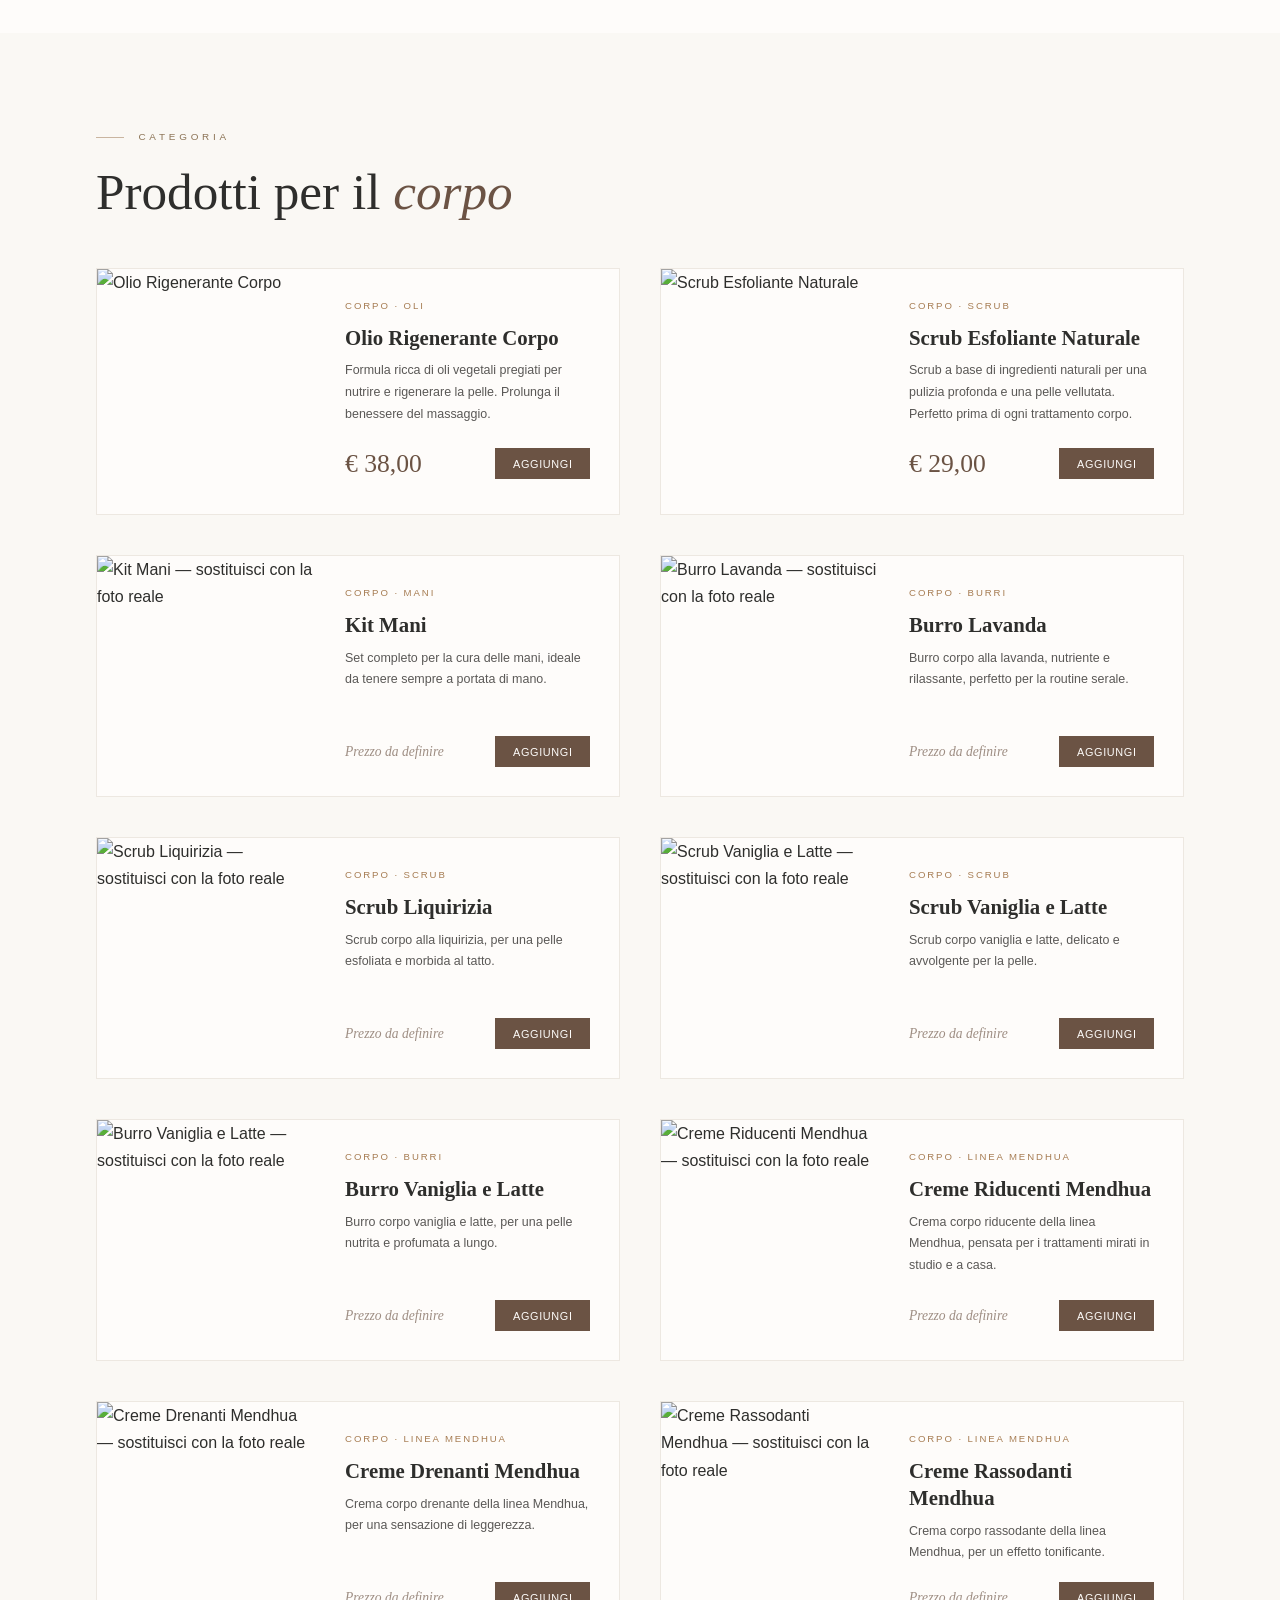
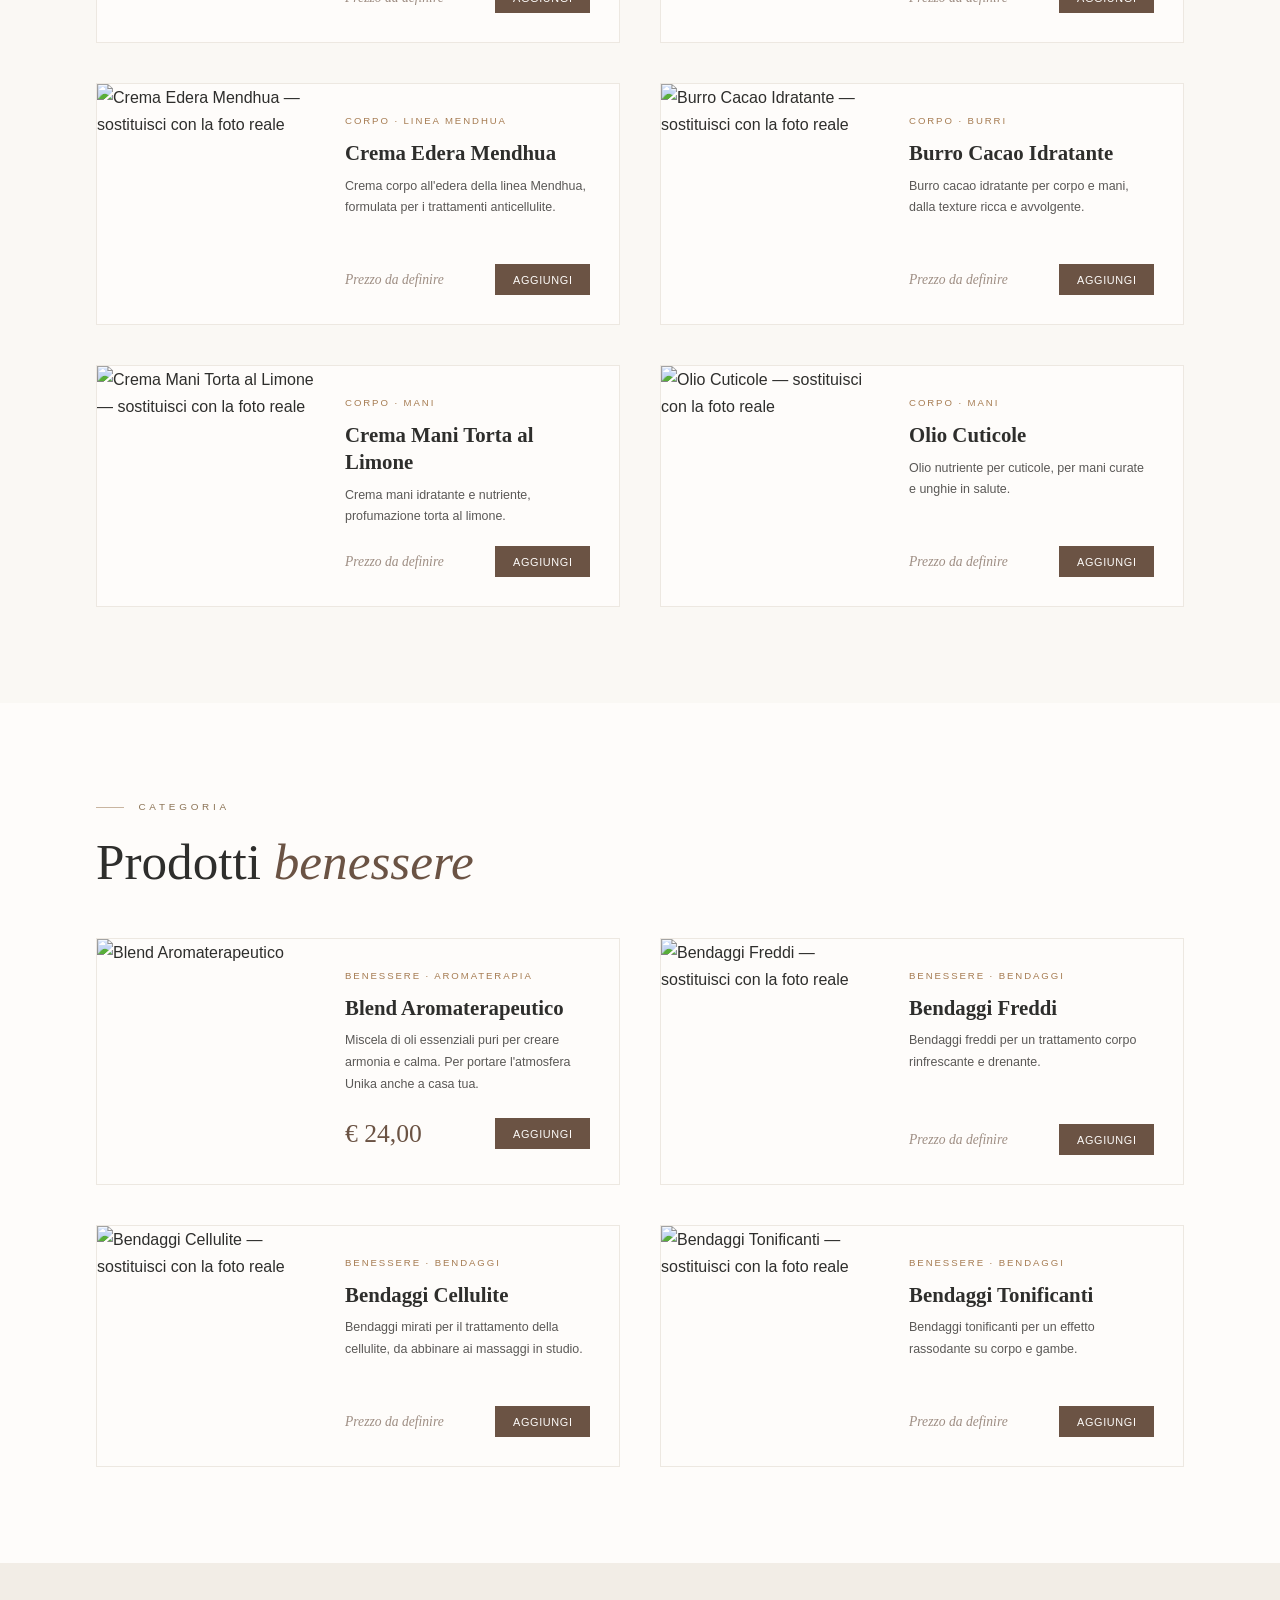
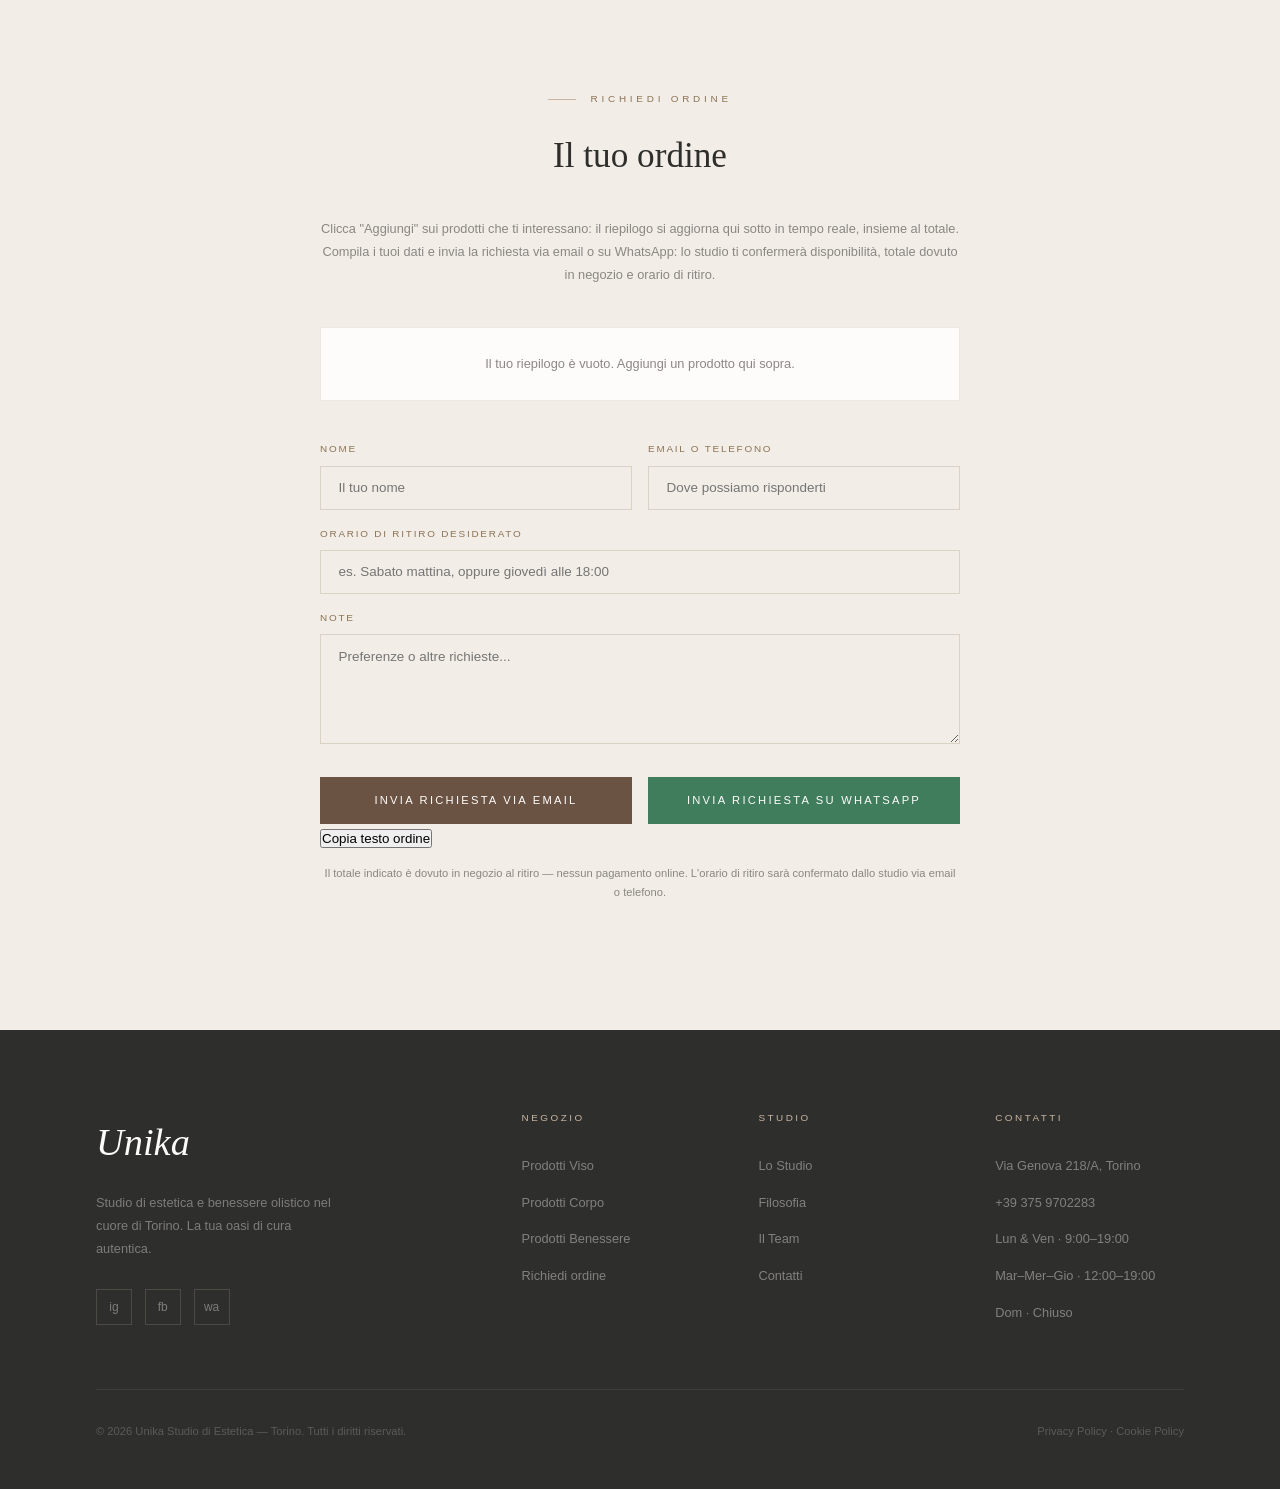
==== commit 7fc7c6a4: "Add copy order text button and update functionality Added a button to copy order text and updated re" ====
--- a/shop.html
+++ b/shop.html
@@ -398,6 +398,7 @@
 <button type="button" id="btn-invia-email" class="btn-submit">Invia richiesta via email</button>
 <button type="button" id="btn-invia-whatsapp" class="btn-submit btn-whatsapp">Invia richiesta su WhatsApp</button>
 </div>
+<button type="button" id="btn-copia-testo" class="btn-copy">Copia testo ordine</button>
 <p class="form-note">Il totale indicato è dovuto in negozio al ritiro — nessun pagamento online. L'orario di ritiro sarà confermato dallo studio via email o telefono.</p>
 </form>
 </div>
@@ -451,13 +452,14 @@
 </footer><script>// Unika — js/main.js
 // Pagina Negozio: i clienti aggiungono prodotti a un riepilogo che si
 // aggiorna in tempo reale (nome, quantità, totale). Alla conferma
-// possono inviare la richiesta via email oppure su WhatsApp: in
-// entrambi i casi il messaggio (riepilogo, totale dovuto in negozio,
-// orario di ritiro desiderato) viene precompilato automaticamente,
-// in attesa di conferma dello studio. Nessun pagamento online: senza
-// un server non è possibile inviare in automatico, quindi si apre il
-// client di posta o WhatsApp del cliente con tutto già scritto,
-// pronto per un click.
+// possono inviare la richiesta via email, su WhatsApp, oppure copiare
+// il testo dell'ordine per incollarlo manualmente altrove. In tutti i
+// casi il messaggio (riepilogo, totale dovuto in negozio, orario di
+// ritiro desiderato) viene precompilato automaticamente, in attesa di
+// conferma dello studio. Nessun pagamento online: senza un server non
+// è possibile inviare in automatico, quindi si apre il client di
+// posta o WhatsApp del cliente con tutto già scritto, pronto per un
+// click.
 (function () {
   // <-- SOSTITUISCI con l'indirizzo email reale a cui devono arrivare gli ordini
   var EMAIL_DESTINATARIO = 'ordini@unikastudio.it';
@@ -467,6 +469,14 @@
 
   function formatEuro(n) {
     return '€ ' + n.toFixed(2).replace('.', ',');
+  }
+
+  function updateSendButtonsState() {
+    var ids = ['btn-invia-email', 'btn-invia-whatsapp', 'btn-copia-testo'];
+    for (var i = 0; i < ids.length; i++) {
+      var el = document.getElementById(ids[i]);
+      if (el) el.classList.toggle('disabled', cart.length === 0);
+    }
   }
 
   function renderCart() {
@@ -481,6 +491,7 @@
     if (!cart.length) {
       if (emptyMsg) emptyMsg.style.display = '';
       if (totalRow) totalRow.style.display = 'none';
+      updateSendButtonsState();
       return;
     }
     if (emptyMsg) emptyMsg.style.display = 'none';
@@ -508,17 +519,7 @@
       if (totalEl) totalEl.textContent = formatEuro(total);
     }
 
-    var actionBtns = box.querySelectorAll('[data-act]');
-    for (var j = 0; j < actionBtns.length; j++) {
-      actionBtns[j].addEventListener('click', function (e) {
-        var idx = parseInt(e.currentTarget.getAttribute('data-idx'), 10);
-        var act = e.currentTarget.getAttribute('data-act');
-        if (act === 'inc') cart[idx].qty += 1;
-        if (act === 'dec') { cart[idx].qty -= 1; if (cart[idx].qty <= 0) cart.splice(idx, 1); }
-        if (act === 'rm') cart.splice(idx, 1);
-        renderCart();
-      });
-    }
+    updateSendButtonsState();
   }
 
   function addToCart(name, price, btn) {
@@ -541,64 +542,79 @@
     }
   }
 
+  function raccogliDati() {
+    if (!cart.length) {
+      alert('Aggiungi almeno un prodotto al riepilogo prima di inviare la richiesta.');
+      return null;
+    }
+    var nome = (document.getElementById('ord-nome') || {}).value || '';
+    var contatto = (document.getElementById('ord-contatto') || {}).value || '';
+    var orario = (document.getElementById('ord-orario') || {}).value || '';
+    var note = (document.getElementById('ord-note') || {}).value || '';
+
+    if (!nome || !contatto) {
+      alert('Inserisci nome ed email o telefono per continuare.');
+      return null;
+    }
+
+    var totale = 0;
+    var righe = cart.map(function (item) {
+      totale += item.price * item.qty;
+      return '- ' + item.name + '  x' + item.qty + '   (' + formatEuro(item.price * item.qty) + ')';
+    });
+
+    return { nome: nome, contatto: contatto, orario: orario, note: note, righe: righe, totale: totale };
+  }
+
+  function componiMessaggio(dati) {
+    var parti = [
+      'Nuova richiesta d'ordine dal sito Unika:',
+      '',
+      dati.righe.join('
+'),
+      '',
+      'Totale dovuto in negozio: ' + formatEuro(dati.totale),
+      '',
+      'Nome: ' + dati.nome,
+      'Contatto: ' + dati.contatto,
+      'Orario di ritiro desiderato: ' + (dati.orario || 'da concordare') + ' (da confermare da parte dello studio)'
+    ];
+    if (dati.note) parti.push('Note: ' + dati.note);
+    parti.push('', '(Pagamento e ritiro esclusivamente in negozio — nessun pagamento online)');
+    return parti.join('
+');
+  }
+
   function initShop() {
-    var addButtons = document.querySelectorAll('.btn-add-cart');
-    if (!addButtons.length) return; // non siamo nella pagina Negozio
-
-    for (var i = 0; i < addButtons.length; i++) {
-      addButtons[i].addEventListener('click', function (e) {
-        var card = e.currentTarget.closest('.shop-card');
+    var cartBox = document.getElementById('cart-summary');
+    if (!cartBox) return; // non siamo nella pagina Negozio
+
+    // Delega l'ascolto del click a tutto il documento: così funziona anche
+    // per schede prodotto aggiunte DOPO il caricamento della pagina (blocco
+    // "Scheda prodotto", duplicazioni con l'editor, ecc.), non solo per
+    // quelle presenti all'avvio.
+    document.addEventListener('click', function (e) {
+      var addBtn = e.target.closest('.btn-add-cart');
+      if (addBtn) {
+        var card = addBtn.closest('.shop-card');
         if (!card) return;
         var name = card.getAttribute('data-product') || '';
         var price = parseFloat(card.getAttribute('data-price')) || 0;
-        addToCart(name, price, e.currentTarget);
-      });
-    }
+        addToCart(name, price, addBtn);
+        return;
+      }
+      var qtyBtn = e.target.closest('[data-act]');
+      if (qtyBtn && cartBox.contains(qtyBtn)) {
+        var idx = parseInt(qtyBtn.getAttribute('data-idx'), 10);
+        var act = qtyBtn.getAttribute('data-act');
+        if (act === 'inc') cart[idx].qty += 1;
+        if (act === 'dec') { cart[idx].qty -= 1; if (cart[idx].qty <= 0) cart.splice(idx, 1); }
+        if (act === 'rm') cart.splice(idx, 1);
+        renderCart();
+      }
+    });
 
     renderCart();
-
-    function raccogliDati() {
-      if (!cart.length) {
-        alert('Aggiungi almeno un prodotto al riepilogo prima di inviare la richiesta.');
-        return null;
-      }
-      var nome = (document.getElementById('ord-nome') || {}).value || '';
-      var contatto = (document.getElementById('ord-contatto') || {}).value || '';
-      var orario = (document.getElementById('ord-orario') || {}).value || '';
-      var note = (document.getElementById('ord-note') || {}).value || '';
-
-      if (!nome || !contatto) {
-        alert('Inserisci nome ed email o telefono per continuare.');
-        return null;
-      }
-
-      var totale = 0;
-      var righe = cart.map(function (item) {
-        totale += item.price * item.qty;
-        return '- ' + item.name + '  x' + item.qty + '   (' + formatEuro(item.price * item.qty) + ')';
-      });
-
-      return { nome: nome, contatto: contatto, orario: orario, note: note, righe: righe, totale: totale };
-    }
-
-    function componiMessaggio(dati) {
-      var parti = [
-        'Nuova richiesta d'ordine dal sito Unika:',
-        '',
-        dati.righe.join('
-'),
-        '',
-        'Totale dovuto in negozio: ' + formatEuro(dati.totale),
-        '',
-        'Nome: ' + dati.nome,
-        'Contatto: ' + dati.contatto,
-        'Orario di ritiro desiderato: ' + (dati.orario || 'da concordare') + ' (da confermare da parte dello studio)'
-      ];
-      if (dati.note) parti.push('Note: ' + dati.note);
-      parti.push('', '(Pagamento e ritiro esclusivamente in negozio — nessun pagamento online)');
-      return parti.join('
-');
-    }
 
     var form = document.getElementById('form-ordina');
     if (form) {
@@ -629,6 +645,26 @@
         window.open(url, '_blank');
       });
     }
+
+    var btnCopia = document.getElementById('btn-copia-testo');
+    if (btnCopia) {
+      btnCopia.addEventListener('click', function () {
+        var dati = raccogliDati();
+        if (!dati) return;
+        var corpo = componiMessaggio(dati);
+        if (navigator.clipboard && navigator.clipboard.writeText) {
+          navigator.clipboard.writeText(corpo).then(function () {
+            alert('Testo dell'ordine copiato! Ora puoi incollarlo dove preferisci (Instagram, SMS, ecc.).');
+          }, function () {
+            window.prompt('Copia manualmente il testo qui sotto (Ctrl+C / Cmd+C):', corpo);
+          });
+        } else {
+          window.prompt('Copia manualmente il testo qui sotto (Ctrl+C / Cmd+C):', corpo);
+        }
+      });
+    }
+
+    updateSendButtonsState();
   }
 
   if (document.readyState === 'loading') {
@@ -636,194 +672,6 @@
   } else {
     initShop();
   }
-})();</script><script>// Unika — js/main.js
-// Pagina Negozio: i clienti aggiungono prodotti a un riepilogo che si
-// aggiorna in tempo reale (nome, quantità, totale). Alla conferma
-// possono inviare la richiesta via email oppure su WhatsApp: in
-// entrambi i casi il messaggio (riepilogo, totale dovuto in negozio,
-// orario di ritiro desiderato) viene precompilato automaticamente,
-// in attesa di conferma dello studio. Nessun pagamento online: senza
-// un server non è possibile inviare in automatico, quindi si apre il
-// client di posta o WhatsApp del cliente con tutto già scritto,
-// pronto per un click.
-(function () {
-  // <-- SOSTITUISCI con l'indirizzo email reale a cui devono arrivare gli ordini
-  var EMAIL_DESTINATARIO = 'ordini@unikastudio.it';
-  var WHATSAPP_NUMBER = '393759702283';
-
-  var cart = [];
-
-  function formatEuro(n) {
-    return '€ ' + n.toFixed(2).replace('.', ',');
-  }
-
-  function renderCart() {
-    var box = document.getElementById('cart-summary');
-    if (!box) return;
-    var totalRow = box.querySelector('.cart-total-row');
-    var emptyMsg = box.querySelector('.cart-empty');
-
-    var oldRows = box.querySelectorAll('.cart-row');
-    for (var i = 0; i < oldRows.length; i++) oldRows[i].remove();
-
-    if (!cart.length) {
-      if (emptyMsg) emptyMsg.style.display = '';
-      if (totalRow) totalRow.style.display = 'none';
-      return;
-    }
-    if (emptyMsg) emptyMsg.style.display = 'none';
-
-    var total = 0;
-    cart.forEach(function (item, idx) {
-      total += item.price * item.qty;
-      var row = document.createElement('div');
-      row.className = 'cart-row';
-      row.innerHTML =
-        '<span class="cart-row-name">' + item.name + '</span>' +
-        '<span class="cart-row-qty">' +
-        '<button type="button" data-act="dec" data-idx="' + idx + '">−</button>' +
-        '<span>' + item.qty + '</span>' +
-        '<button type="button" data-act="inc" data-idx="' + idx + '">+</button>' +
-        '</span>' +
-        '<span class="cart-row-price">' + formatEuro(item.price * item.qty) + '</span>' +
-        '<button type="button" class="cart-row-remove" data-act="rm" data-idx="' + idx + '">Rimuovi</button>';
-      box.insertBefore(row, totalRow);
-    });
-
-    if (totalRow) {
-      totalRow.style.display = 'flex';
-      var totalEl = document.getElementById('cart-total');
-      if (totalEl) totalEl.textContent = formatEuro(total);
-    }
-
-    var actionBtns = box.querySelectorAll('[data-act]');
-    for (var j = 0; j < actionBtns.length; j++) {
-      actionBtns[j].addEventListener('click', function (e) {
-        var idx = parseInt(e.currentTarget.getAttribute('data-idx'), 10);
-        var act = e.currentTarget.getAttribute('data-act');
-        if (act === 'inc') cart[idx].qty += 1;
-        if (act === 'dec') { cart[idx].qty -= 1; if (cart[idx].qty <= 0) cart.splice(idx, 1); }
-        if (act === 'rm') cart.splice(idx, 1);
-        renderCart();
-      });
-    }
-  }
-
-  function addToCart(name, price, btn) {
-    var existing = null;
-    for (var i = 0; i < cart.length; i++) {
-      if (cart[i].name === name) { existing = cart[i]; break; }
-    }
-    if (existing) existing.qty += 1;
-    else cart.push({ name: name, price: price, qty: 1 });
-    renderCart();
-
-    if (btn) {
-      var original = btn.textContent;
-      btn.textContent = 'Aggiunto ✓';
-      btn.classList.add('added');
-      setTimeout(function () {
-        btn.textContent = original;
-        btn.classList.remove('added');
-      }, 900);
-    }
-  }
-
-  function initShop() {
-    var addButtons = document.querySelectorAll('.btn-add-cart');
-    if (!addButtons.length) return; // non siamo nella pagina Negozio
-
-    for (var i = 0; i < addButtons.length; i++) {
-      addButtons[i].addEventListener('click', function (e) {
-        var card = e.currentTarget.closest('.shop-card');
-        if (!card) return;
-        var name = card.getAttribute('data-product') || '';
-        var price = parseFloat(card.getAttribute('data-price')) || 0;
-        addToCart(name, price, e.currentTarget);
-      });
-    }
-
-    renderCart();
-
-    function raccogliDati() {
-      if (!cart.length) {
-        alert('Aggiungi almeno un prodotto al riepilogo prima di inviare la richiesta.');
-        return null;
-      }
-      var nome = (document.getElementById('ord-nome') || {}).value || '';
-      var contatto = (document.getElementById('ord-contatto') || {}).value || '';
-      var orario = (document.getElementById('ord-orario') || {}).value || '';
-      var note = (document.getElementById('ord-note') || {}).value || '';
-
-      if (!nome || !contatto) {
-        alert('Inserisci nome ed email o telefono per continuare.');
-        return null;
-      }
-
-      var totale = 0;
-      var righe = cart.map(function (item) {
-        totale += item.price * item.qty;
-        return '- ' + item.name + '  x' + item.qty + '   (' + formatEuro(item.price * item.qty) + ')';
-      });
-
-      return { nome: nome, contatto: contatto, orario: orario, note: note, righe: righe, totale: totale };
-    }
-
-    function componiMessaggio(dati) {
-      var parti = [
-        'Nuova richiesta d'ordine dal sito Unika:',
-        '',
-        dati.righe.join('
-'),
-        '',
-        'Totale dovuto in negozio: ' + formatEuro(dati.totale),
-        '',
-        'Nome: ' + dati.nome,
-        'Contatto: ' + dati.contatto,
-        'Orario di ritiro desiderato: ' + (dati.orario || 'da concordare') + ' (da confermare da parte dello studio)'
-      ];
-      if (dati.note) parti.push('Note: ' + dati.note);
-      parti.push('', '(Pagamento e ritiro esclusivamente in negozio — nessun pagamento online)');
-      return parti.join('
-');
-    }
-
-    var form = document.getElementById('form-ordina');
-    if (form) {
-      form.addEventListener('submit', function (e) { e.preventDefault(); });
-    }
-
-    var btnEmail = document.getElementById('btn-invia-email');
-    if (btnEmail) {
-      btnEmail.addEventListener('click', function () {
-        var dati = raccogliDati();
-        if (!dati) return;
-        var corpo = componiMessaggio(dati);
-        var oggetto = 'Richiesta ordine — ' + dati.nome;
-        var mailto = 'mailto:' + EMAIL_DESTINATARIO +
-          '?subject=' + encodeURIComponent(oggetto) +
-          '&body=' + encodeURIComponent(corpo);
-        window.location.href = mailto;
-      });
-    }
-
-    var btnWhatsapp = document.getElementById('btn-invia-whatsapp');
-    if (btnWhatsapp) {
-      btnWhatsapp.addEventListener('click', function () {
-        var dati = raccogliDati();
-        if (!dati) return;
-        var corpo = componiMessaggio(dati);
-        var url = 'https://wa.me/' + WHATSAPP_NUMBER + '?text=' + encodeURIComponent(corpo);
-        window.open(url, '_blank');
-      });
-    }
-  }
-
-  if (document.readyState === 'loading') {
-    document.addEventListener('DOMContentLoaded', initShop);
-  } else {
-    initShop();
-  }
 })();</script>
 <script src="js/main.js"></script>
 </body>
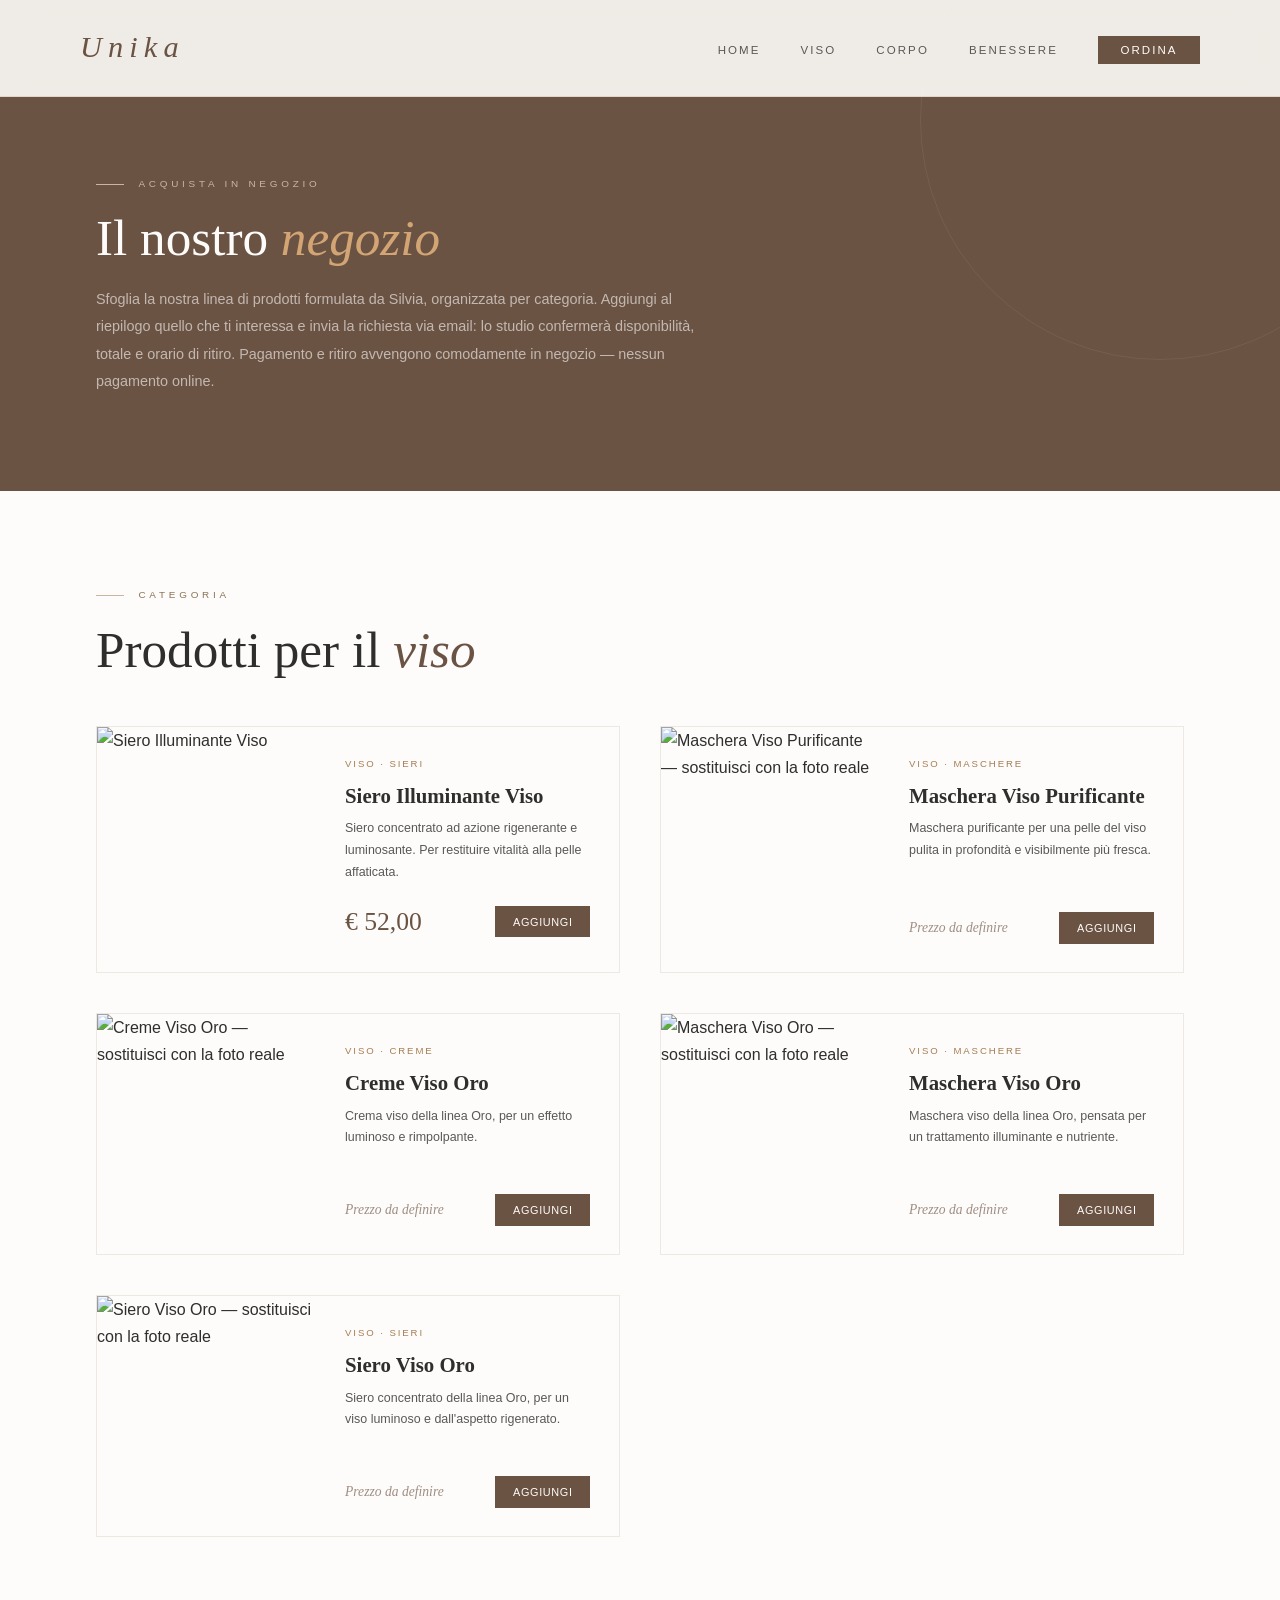
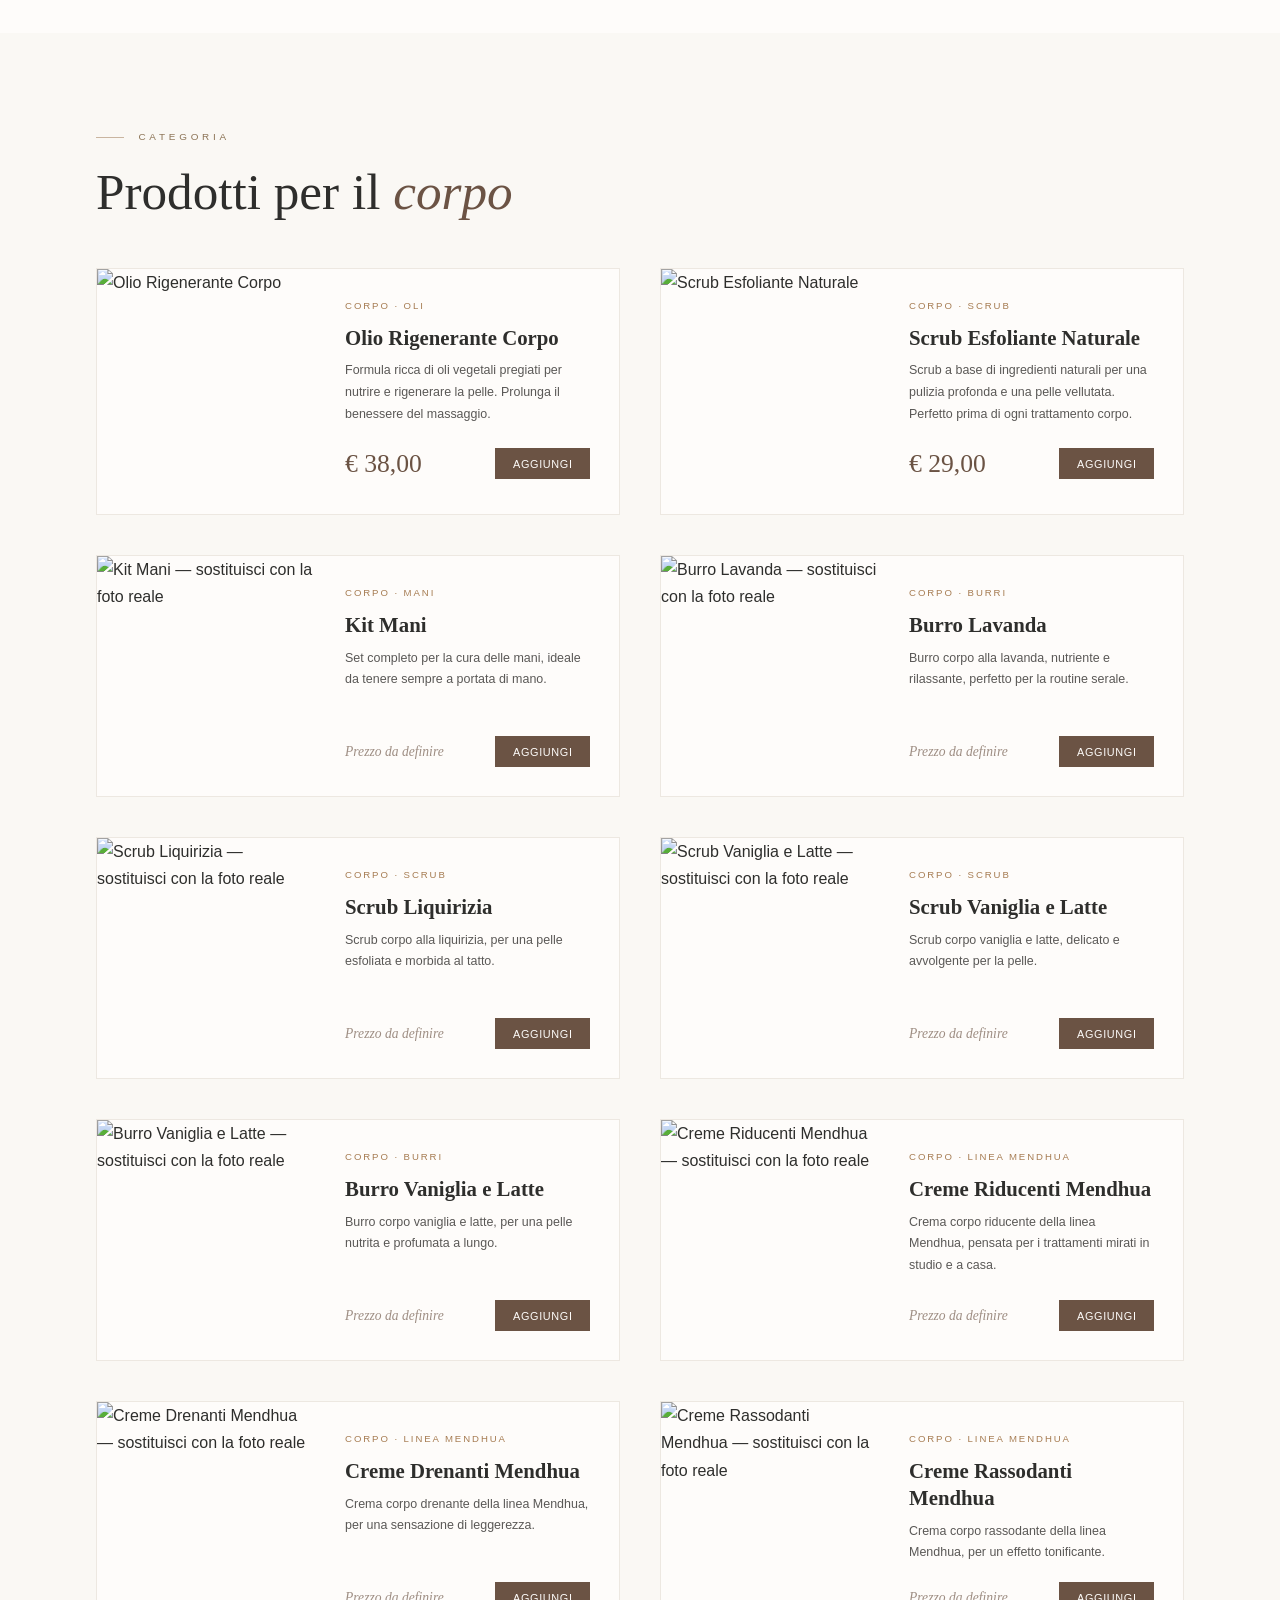
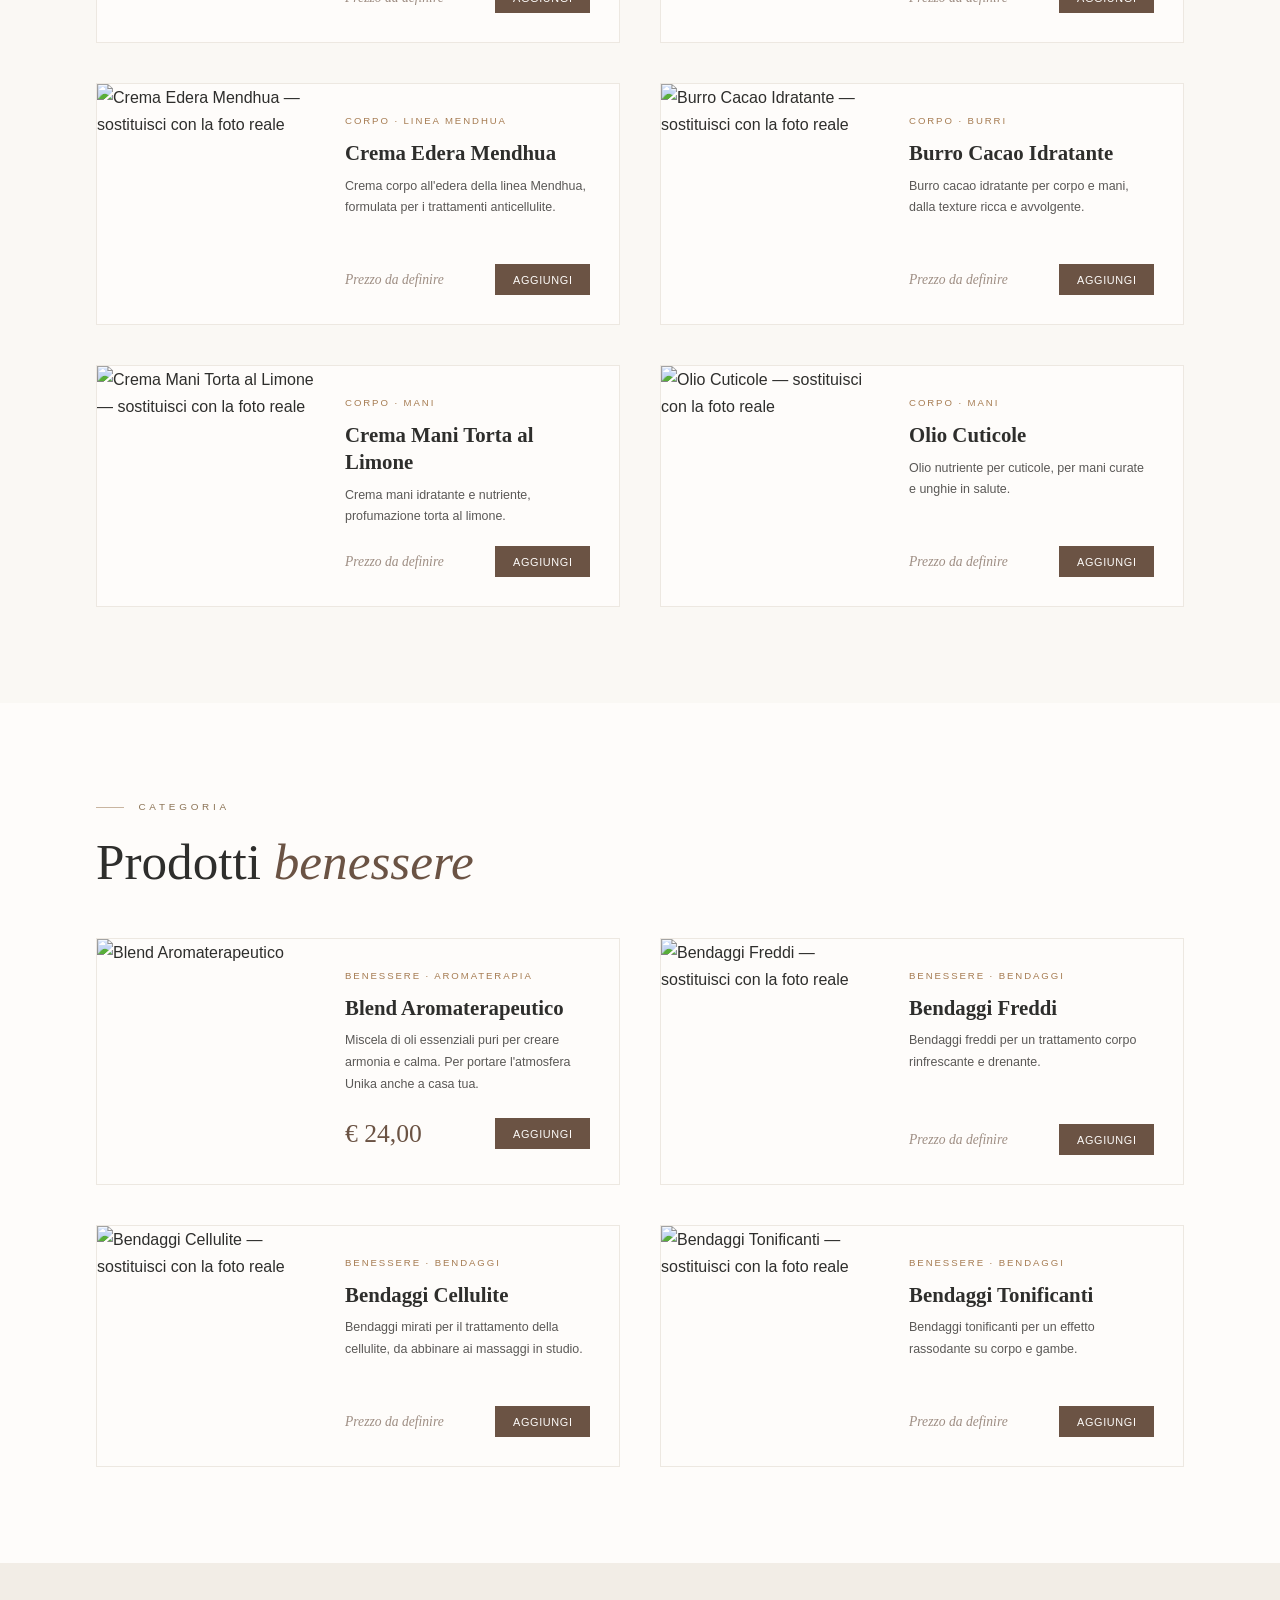
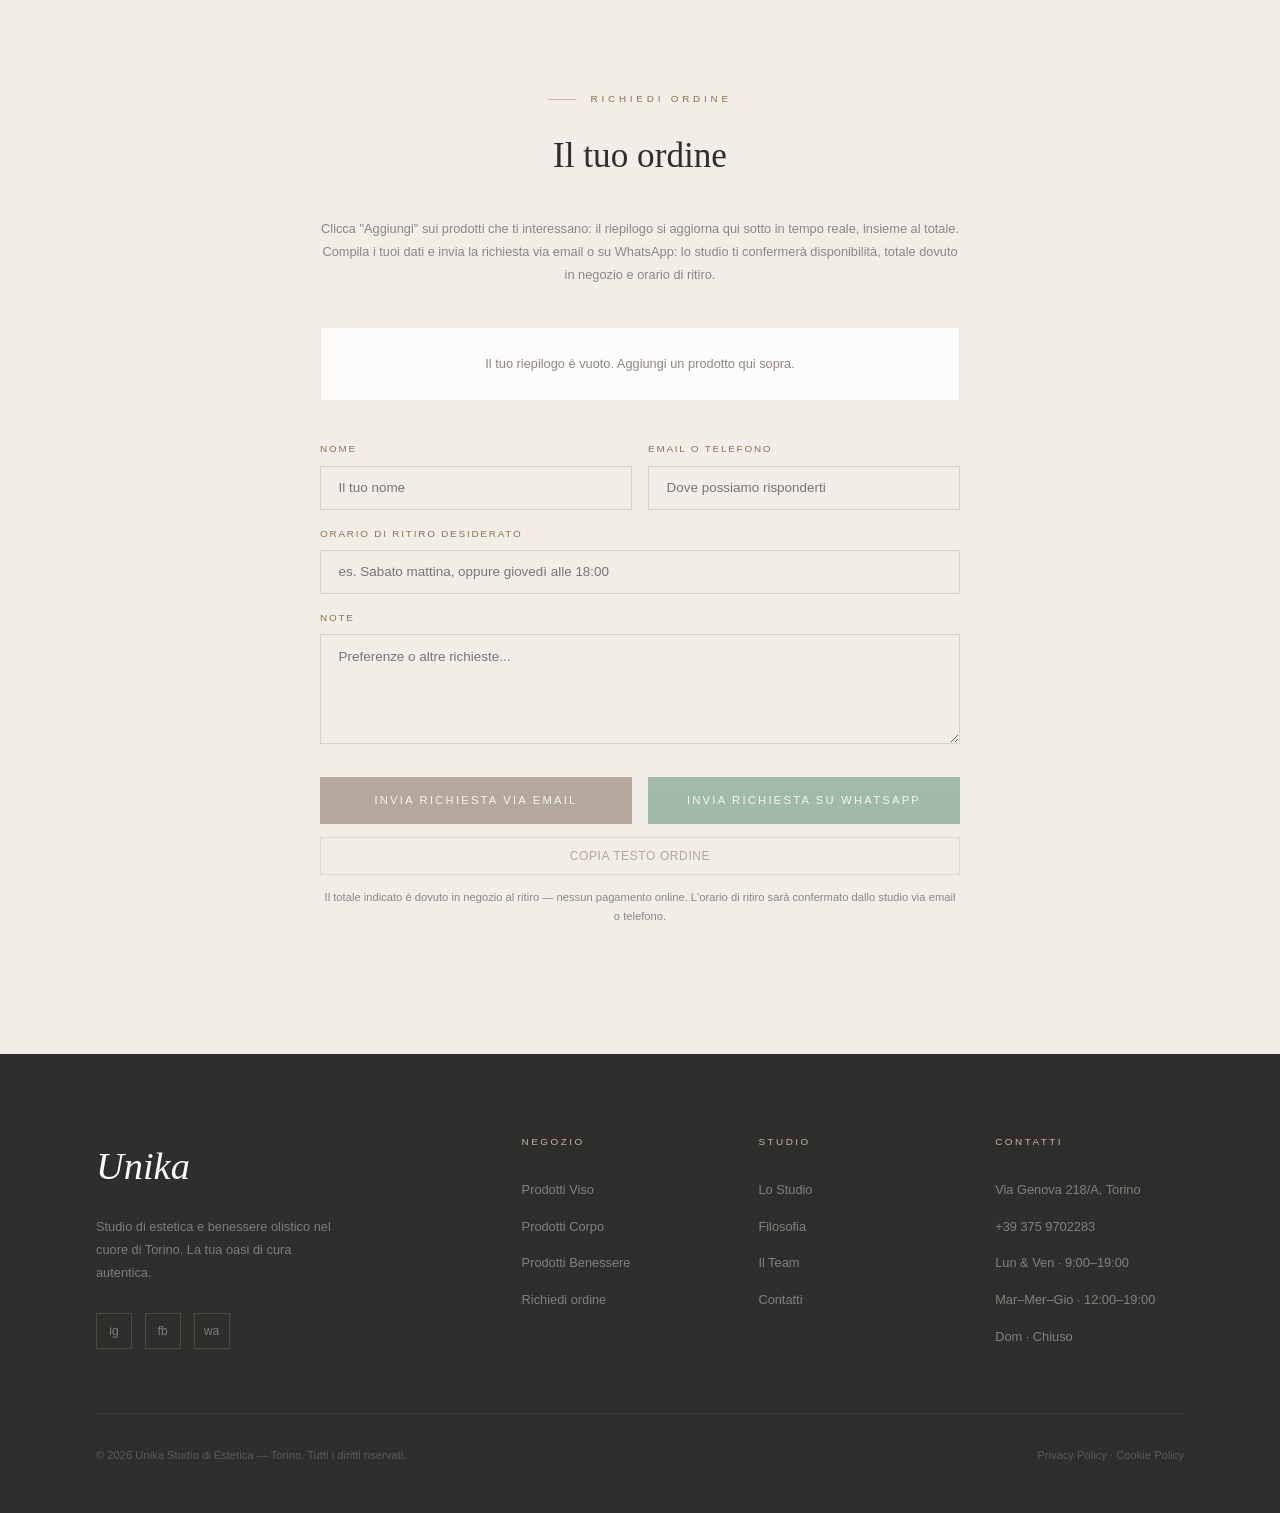
==== commit bd32ad04: "Change greeting from 'Hello World' to 'Goodbye World'" ====
--- a/shop.html
+++ b/shop.html
@@ -5,7 +5,331 @@
 <meta name="viewport" content="width=device-width, initial-scale=1.0">
 <title>Unika — Negozio</title>
 <link href="https://fonts.googleapis.com/css2?family=Cormorant+Garamond:ital,wght@0,300;0,400;0,600;1,300;1,400;1,600&family=DM+Sans:wght@300;400;500&display=swap" rel="stylesheet">
-<link rel="stylesheet" href="css/style.css">
+<style>
+*, *::before, *::after { box-sizing: border-box; margin: 0; padding: 0; }
+
+:root {
+--sage: #8B7355;
+--sage-light: #C9B5A0;
+--sage-pale: #E8DCC8;
+--sage-deep: #6B5344;
+--blush: #D4A574;
+--blush-light: #E8D9C8;
+--blush-deep: #A67C52;
+--cream: #FAF8F4;
+--cream-warm: #F2EDE6;
+--white: #FEFCFA;
+--text: #2E2E2C;
+--text-mid: #5A5856;
+--text-soft: #8A8784;
+--font-display: 'Cormorant Garamond', serif;
+--font-body: 'DM Sans', sans-serif;
+}
+
+html { scroll-behavior: smooth; }
+body { background: var(--cream); color: var(--text); font-family: var(--font-body); font-weight: 300; line-height: 1.7; overflow-x: hidden; }
+
+/* NAV */
+nav {
+position: fixed; top: 0; left: 0; right: 0; z-index: 100;
+display: flex; justify-content: space-between; align-items: center;
+padding: 1.4rem 5rem;
+background: rgba(250,248,244,0.93); backdrop-filter: blur(14px);
+border-bottom: 1px solid rgba(139,115,85,0.18);
+transition: box-shadow 0.3s;
+}
+.nav-logo { font-family: var(--font-display); font-size: 1.9rem; font-weight: 300; font-style: italic; letter-spacing: 0.2em; color: var(--sage-deep); text-decoration: none; }
+.nav-links { display: flex; gap: 2.5rem; list-style: none; align-items: center; }
+.nav-links a { font-size: 0.72rem; font-weight: 400; letter-spacing: 0.18em; text-transform: uppercase; color: var(--text-mid); text-decoration: none; transition: color 0.3s; }
+.nav-links a:hover { color: var(--sage-deep); }
+.nav-cta { background: var(--sage-deep) !important; color: var(--white) !important; padding: 0.5rem 1.4rem !important; transition: background 0.3s !important; }
+.nav-cta:hover { background: var(--sage) !important; }
+
+/* HERO */
+.hero { min-height: 100vh; display: grid; grid-template-columns: 55% 45%; position: relative; overflow: hidden; }
+.hero-left {
+background: var(--sage-deep); display: flex; flex-direction: column; justify-content: center;
+padding: 10rem 5rem 5rem 6rem; position: relative; overflow: hidden;
+}
+.hero-left::before { content: ''; position: absolute; width: 500px; height: 500px; border-radius: 50%; border: 1px solid rgba(212,165,116,0.12); top: -100px; left: -200px; }
+.hero-left::after { content: ''; position: absolute; right: -2px; top: 0; bottom: 0; width: 90px; background: var(--sage-deep); clip-path: polygon(0 0, 0 100%, 100% 100%); z-index: 2; }
+.hero-eyebrow { font-size: 0.65rem; letter-spacing: 0.38em; text-transform: uppercase; color: var(--blush); margin-bottom: 1.8rem; display: flex; align-items: center; gap: 1rem; position: relative; z-index: 3; }
+.hero-eyebrow::before { content: ''; display: block; width: 36px; height: 1px; background: var(--blush-deep); }
+.hero-title { font-family: var(--font-display); font-size: clamp(3.8rem, 6.5vw, 6.5rem); font-weight: 300; line-height: 0.95; color: var(--white); margin-bottom: 2.2rem; position: relative; z-index: 3; }
+.hero-title em { font-style: italic; color: var(--blush); }
+.hero-sub { font-size: 0.88rem; color: rgba(254,252,250,0.62); max-width: 360px; line-height: 1.85; margin-bottom: 3rem; position: relative; z-index: 3; }
+.hero-actions { display: flex; gap: 1.5rem; align-items: center; position: relative; z-index: 3; }
+.btn-primary { display: inline-block; background: var(--blush-deep); color: var(--white); font-family: var(--font-body); font-size: 0.7rem; font-weight: 400; letter-spacing: 0.18em; text-transform: uppercase; text-decoration: none; padding: 0.95rem 2.4rem; transition: background 0.3s, transform 0.3s; border: none; cursor: pointer; }
+.btn-primary:hover { background: #9a6f48; transform: translateY(-2px); }
+.btn-ghost { font-size: 0.7rem; font-weight: 400; letter-spacing: 0.15em; text-transform: uppercase; color: rgba(248,228,220,0.75); text-decoration: none; border-bottom: 1px solid rgba(212,165,116,0.35); padding-bottom: 2px; transition: color 0.3s; }
+.btn-ghost:hover { color: var(--blush); }
+.hero-right { background: var(--blush-light); position: relative; overflow: hidden; display: flex; align-items: center; justify-content: center; }
+.hero-visual { width: 100%; height: 100%; display: flex; align-items: center; justify-content: center; flex-direction: column; position: relative; padding: 4rem; }
+.hero-image { width: 100%; height: 100%; object-fit: cover; }
+.hero-ornament { position: absolute; width: 300px; height: 380px; border-radius: 50% 50% 50% 50% / 55% 55% 45% 45%; border: 1px solid rgba(139,115,85,0.3); top: 50%; left: 50%; transform: translate(-50%,-50%); }
+.hero-ornament::after { content: ''; position: absolute; inset: 20px; border: 1px solid rgba(139,115,85,0.18); border-radius: inherit; }
+.hero-words { font-family: var(--font-display); font-style: italic; font-size: 1.05rem; color: var(--sage-deep); text-align: center; line-height: 2.2; z-index: 2; letter-spacing: 0.05em; }
+.hero-pill { position: absolute; bottom: 2.5rem; right: 2.5rem; background: var(--sage-deep); color: var(--white); font-size: 0.62rem; letter-spacing: 0.18em; text-transform: uppercase; padding: 0.6rem 1.2rem; z-index: 2; }
+
+/* SHARED */
+.section-label { font-size: 0.62rem; letter-spacing: 0.38em; text-transform: uppercase; color: var(--sage); display: flex; align-items: center; gap: 0.9rem; margin-bottom: 1.1rem; }
+.section-label::before { content: ''; display: block; width: 28px; height: 1px; background: var(--sage-light); }
+.section-title { font-family: var(--font-display); font-size: clamp(2.4rem, 4vw, 3.8rem); font-weight: 300; line-height: 1.1; color: var(--text); }
+.section-title em { font-style: italic; color: var(--sage-deep); }
+
+/* GALLERY STUDIO */
+.gallery-studio { padding: 8rem 6rem; background: var(--white); }
+.gallery-studio .section-title { margin-bottom: 4rem; }
+.gallery-grid { display: grid; grid-template-columns: repeat(3, 1fr); gap: 2rem; }
+.gallery-item { position: relative; overflow: hidden; height: 350px; border-radius: 4px; }
+.gallery-item img { width: 100%; height: 100%; object-fit: cover; transition: transform 0.4s; }
+.gallery-item:hover img { transform: scale(1.05); }
+
+/* SEZIONE TRATTAMENTI PREVIEW */
+.trattamenti-preview { padding: 8rem 6rem; background: var(--cream); }
+.preview-grid { display: grid; grid-template-columns: repeat(3, 1fr); gap: 2rem; margin-top: 3rem; }
+.preview-card { background: var(--white); padding: 2.5rem 2rem; text-align: center; border: 1px solid rgba(139,115,85,0.15); transition: transform 0.3s, box-shadow 0.3s; }
+.preview-card:hover { transform: translateY(-5px); box-shadow: 0 12px 40px rgba(107,83,68,0.1); }
+.preview-icon { font-size: 2.5rem; margin-bottom: 1rem; }
+.preview-title { font-family: var(--font-display); font-size: 1.4rem; color: var(--text); margin-bottom: 0.8rem; }
+.preview-desc { font-size: 0.82rem; color: var(--text-mid); line-height: 1.7; margin-bottom: 1.8rem; }
+.preview-link { display: inline-block; color: var(--sage-deep); font-size: 0.72rem; font-weight: 500; letter-spacing: 0.15em; text-transform: uppercase; text-decoration: none; border-bottom: 2px solid var(--blush-deep); padding-bottom: 0.3rem; transition: color 0.3s; }
+.preview-link:hover { color: var(--blush-deep); }
+
+/* PROMOZIONI PREVIEW */
+.promozioni-preview { padding: 8rem 6rem; background: var(--blush-light); }
+.promozioni-preview .section-title { margin-bottom: 3rem; }
+.promo-preview-grid { display: grid; grid-template-columns: repeat(2, 1fr); gap: 2rem; }
+.promo-preview-card { background: var(--white); padding: 3rem 2.5rem; border-left: 4px solid var(--blush-deep); position: relative; transition: transform 0.3s; }
+.promo-preview-card:hover { transform: translateX(8px); }
+.promo-preview-title { font-family: var(--font-display); font-size: 1.6rem; color: var(--text); margin-bottom: 0.8rem; font-style: italic; }
+.promo-preview-desc { font-size: 0.85rem; color: var(--text-mid); line-height: 1.8; margin-bottom: 1.8rem; }
+.promo-preview-badge { display: inline-block; background: var(--sage-pale); color: var(--sage-deep); padding: 0.4rem 0.9rem; font-size: 0.65rem; letter-spacing: 0.1em; text-transform: uppercase; margin-bottom: 1rem; }
+.promo-view-all { display: flex; justify-content: center; margin-top: 3rem; }
+
+/* ECOMMERCE SEZIONE */
+.ecommerce { padding: 8rem 6rem; background: var(--sage-deep); position: relative; overflow: hidden; }
+.ecommerce::before { content: ''; position: absolute; top: -120px; right: -120px; width: 480px; height: 480px; border-radius: 50%; border: 1px solid rgba(201,181,160,0.1); }
+.ecommerce .section-label { color: var(--sage-light); }
+.ecommerce .section-title { color: var(--white); margin-bottom: 1rem; }
+.ecommerce .section-title em { color: var(--blush); }
+.ecommerce-intro { font-size: 0.88rem; color: rgba(254,252,250,0.55); max-width: 520px; margin-bottom: 3rem; line-height: 1.9; }
+.ecommerce-grid { display: grid; grid-template-columns: repeat(2, 1fr); gap: 2.5rem; margin-top: 3rem; }
+.ecommerce-card { background: rgba(254,252,250,0.08); border: 1px solid rgba(201,181,160,0.2); overflow: hidden; transition: transform 0.3s, background 0.3s; display: flex; }
+.ecommerce-card:hover { background: rgba(201,181,160,0.15); transform: translateY(-4px); }
+.ecommerce-image { width: 45%; height: 280px; object-fit: cover; }
+.ecommerce-content { padding: 2rem; display: flex; flex-direction: column; justify-content: space-between; flex: 1; }
+.ecommerce-label { font-size: 0.6rem; letter-spacing: 0.2em; text-transform: uppercase; color: var(--blush-deep); margin-bottom: 0.6rem; }
+.ecommerce-name { font-family: var(--font-display); font-size: 1.4rem; color: var(--white); margin-bottom: 0.8rem; line-height: 1.3; }
+.ecommerce-desc { font-size: 0.78rem; color: rgba(254,252,250,0.5); line-height: 1.75; margin-bottom: 1.4rem; }
+.ecommerce-price { font-family: var(--font-display); font-size: 1.8rem; color: var(--blush); margin-bottom: 1.2rem; }
+.ecommerce-buy { display: inline-flex; align-items: center; gap: 0.6rem; background: var(--blush-deep); color: var(--white); padding: 0.7rem 1.6rem; font-size: 0.7rem; font-weight: 500; letter-spacing: 0.15em; text-transform: uppercase; text-decoration: none; transition: background 0.3s; border: none; cursor: pointer; }
+.ecommerce-buy:hover { background: #9a6f48; }
+
+/* FILOSOFIA */
+.filosofia { padding: 8rem 6rem; display: grid; grid-template-columns: 1fr 1fr; gap: 6rem; align-items: center; background: var(--white); }
+.filosofia-quote { font-family: var(--font-display); font-size: clamp(1.5rem, 2.2vw, 2rem); font-weight: 300; font-style: italic; color: var(--text); line-height: 1.6; border-left: 2px solid var(--blush-deep); padding-left: 1.8rem; margin: 2.5rem 0; }
+.filosofia-text { font-size: 0.88rem; color: var(--text-mid); line-height: 1.95; }
+.filosofia-values { display: grid; grid-template-columns: 1fr 1fr; gap: 1.2rem; margin-top: 0.5rem; }
+.value-card { background: var(--cream-warm); padding: 1.8rem 1.6rem; border-top: 2px solid var(--sage-light); transition: border-color 0.3s; }
+.value-card:hover { border-color: var(--sage-deep); }
+.value-title { font-family: var(--font-display); font-size: 1.2rem; color: var(--text); margin-bottom: 0.4rem; }
+.value-desc { font-size: 0.78rem; color: var(--text-soft); line-height: 1.75; }
+
+/* OLISTICO */
+.olistico { padding: 8rem 6rem; background: var(--sage-pale); display: grid; grid-template-columns: 1fr 1fr; gap: 6rem; align-items: center; }
+.olistico-visual { position: relative; height: 480px; display: flex; align-items: center; justify-content: center; }
+.olistico-circle { width: 340px; height: 340px; border-radius: 50%; background: var(--sage-light); opacity: 0.35; position: absolute; }
+.olistico-circle-sm { width: 200px; height: 200px; border-radius: 50%; background: var(--blush); opacity: 0.4; position: absolute; top: 30%; right: 10%; }
+.olistico-card { background: var(--white); padding: 2.5rem; z-index: 2; position: relative; width: 85%; box-shadow: 0 8px 40px rgba(107,83,68,0.1); }
+.olistico-card-title { font-family: var(--font-display); font-size: 1.5rem; font-style: italic; color: var(--sage-deep); margin-bottom: 1rem; }
+.olistico-card-text { font-size: 0.82rem; color: var(--text-mid); line-height: 1.85; }
+.massaggi-list { margin-top: 2.5rem; display: flex; flex-direction: column; gap: 1rem; }
+.massaggio-item { display: flex; gap: 1.2rem; align-items: flex-start; padding: 1.4rem 1.6rem; background: var(--white); border-left: 3px solid var(--sage-light); transition: border-color 0.3s, transform 0.3s; }
+.massaggio-item:hover { border-color: var(--sage-deep); transform: translateX(4px); }
+.massaggio-dot { width: 8px; height: 8px; border-radius: 50%; background: var(--sage); margin-top: 6px; flex-shrink: 0; }
+.massaggio-name { font-family: var(--font-display); font-size: 1.1rem; color: var(--text); margin-bottom: 0.2rem; }
+.massaggio-desc { font-size: 0.78rem; color: var(--text-soft); line-height: 1.7; }
+
+/* TRATTAMENTI */
+.trattamenti { padding: 8rem 6rem; background: var(--cream); }
+.trattamenti-header { display: flex; justify-content: space-between; align-items: flex-end; margin-bottom: 4rem; }
+.trattamenti-note { font-size: 0.82rem; color: var(--text-soft); max-width: 280px; text-align: right; line-height: 1.8; }
+.trattamenti-grid { display: grid; grid-template-columns: repeat(3, 1fr); gap: 1.5rem; }
+.trat-card { background: var(--white); padding: 2.8rem 2.2rem; border: 1px solid rgba(139,115,85,0.15); position: relative; overflow: hidden; transition: transform 0.3s, box-shadow 0.3s; }
+.trat-card::after { content: ''; position: absolute; bottom: 0; left: 0; right: 0; height: 3px; background: var(--blush-deep); transform: scaleX(0); transform-origin: left; transition: transform 0.4s ease; }
+.trat-card:hover { transform: translateY(-5px); box-shadow: 0 12px 40px rgba(107,83,68,0.1); }
+.trat-card:hover::after { transform: scaleX(1); }
+.trat-num { font-family: var(--font-display); font-size: 0.8rem; color: var(--sage-light); letter-spacing: 0.1em; margin-bottom: 1.2rem; }
+.trat-icon { font-size: 1.8rem; margin-bottom: 1rem; display: block; }
+.trat-name { font-family: var(--font-display); font-size: 1.4rem; font-weight: 400; color: var(--text); margin-bottom: 0.7rem; line-height: 1.2; }
+.trat-desc { font-size: 0.8rem; color: var(--text-soft); line-height: 1.8; margin-bottom: 1.3rem; }
+.trat-tag { font-size: 0.62rem; letter-spacing: 0.15em; text-transform: uppercase; color: var(--sage-deep); border: 1px solid rgba(107,83,68,0.3); padding: 0.25rem 0.7rem; display: inline-block; }
+
+/* PROMOZIONI */
+.promozioni { padding: 8rem 6rem; background: var(--blush-light); }
+.promo-header { margin-bottom: 4rem; }
+.promo-grid { display: grid; grid-template-columns: repeat(3, 1fr); gap: 1.5rem; }
+.promo-card { background: var(--white); padding: 2.5rem 2.2rem; position: relative; overflow: hidden; border-top: 3px solid var(--blush-deep); transition: transform 0.3s; }
+.promo-card:hover { transform: translateY(-4px); }
+.promo-badge { position: absolute; top: 1.5rem; right: 1.5rem; background: var(--sage-deep); color: var(--white); font-size: 0.6rem; letter-spacing: 0.15em; text-transform: uppercase; padding: 0.3rem 0.75rem; }
+.promo-eyebrow { font-size: 0.6rem; letter-spacing: 0.2em; text-transform: uppercase; color: var(--blush-deep); margin-bottom: 0.8rem; }
+.promo-title { font-family: var(--font-display); font-size: 1.5rem; font-style: italic; color: var(--text); margin-bottom: 0.8rem; line-height: 1.25; }
+.promo-desc { font-size: 0.8rem; color: var(--text-soft); line-height: 1.8; margin-bottom: 1.5rem; }
+.promo-validity { font-size: 0.7rem; color: var(--sage); border-top: 1px solid rgba(139,115,85,0.2); padding-top: 1rem; }
+.promo-cta-wrap { margin-top: 3.5rem; text-align: center; }
+.promo-note { font-size: 0.82rem; color: var(--text-soft); margin-top: 1rem; }
+
+/* TEAM */
+.team { padding: 8rem 6rem; background: var(--cream-warm); }
+.team-header { text-align: center; margin-bottom: 5rem; }
+.team-header .section-label { justify-content: center; }
+.team-header .section-label::before { display: none; }
+.team-grid { display: grid; grid-template-columns: 1fr 1fr; gap: 2.5rem; max-width: 900px; margin: 0 auto; }
+.team-card { background: var(--white); display: grid; grid-template-columns: 110px 1fr; gap: 2rem; padding: 2.8rem; border-bottom: 3px solid var(--sage-light); transition: border-color 0.3s, transform 0.3s; }
+.team-card:hover { border-color: var(--sage-deep); transform: translateY(-4px); }
+.team-avatar { width: 90px; height: 90px; border-radius: 50%; background: var(--sage-pale); border: 2px solid var(--sage-light); display: flex; align-items: center; justify-content: center; font-family: var(--font-display); font-size: 2rem; font-style: italic; color: var(--sage-deep); align-self: start; }
+.team-name { font-family: var(--font-display); font-size: 1.8rem; font-weight: 300; color: var(--text); margin-bottom: 0.2rem; }
+.team-role { font-size: 0.67rem; letter-spacing: 0.18em; text-transform: uppercase; color: var(--sage); margin-bottom: 1.1rem; }
+.team-bio { font-size: 0.82rem; color: var(--text-mid); line-height: 1.85; margin-bottom: 1.2rem; }
+.team-tags { display: flex; flex-wrap: wrap; gap: 0.4rem; }
+.team-tag { font-size: 0.62rem; letter-spacing: 0.1em; text-transform: uppercase; background: var(--sage-pale); color: var(--sage-deep); padding: 0.22rem 0.7rem; }
+
+/* CONTATTI */
+.contatti { padding: 8rem 6rem; background: var(--white); display: grid; grid-template-columns: 1fr 1fr; gap: 6rem; align-items: start; }
+.contatti-detail { display: flex; gap: 1.4rem; padding: 1.8rem 0; border-bottom: 1px solid rgba(139,115,85,0.15); }
+.contatti-detail:first-of-type { padding-top: 2rem; }
+.contatti-detail:last-of-type { border-bottom: none; }
+.detail-icon { width: 40px; height: 40px; background: var(--sage-pale); display: flex; align-items: center; justify-content: center; font-size: 1rem; flex-shrink: 0; }
+.detail-label { font-size: 0.62rem; letter-spacing: 0.2em; text-transform: uppercase; color: var(--sage); margin-bottom: 0.3rem; }
+.detail-val { font-size: 0.88rem; color: var(--text); line-height: 1.65; }
+.orari-table { width: 100%; margin-top: 0.5rem; }
+.orari-table tr td { font-size: 0.82rem; padding: 0.4rem 0; border-bottom: 1px solid rgba(139,115,85,0.1); }
+.orari-table tr:last-child td { border-bottom: none; }
+.orari-table td:first-child { color: var(--text-soft); width: 58%; }
+.orari-table td:last-child { color: var(--text); font-weight: 400; }
+.orari-table .closed td { color: rgba(139,115,85,0.55); }
+.map-btn { display: flex; align-items: center; gap: 1rem; background: var(--sage-pale); border: 1px solid rgba(139,115,85,0.2); padding: 1.2rem 1.8rem; margin-top: 2rem; color: var(--sage-deep); text-decoration: none; font-size: 0.78rem; letter-spacing: 0.1em; text-transform: uppercase; transition: background 0.3s; }
+.map-btn:hover { background: var(--sage-light); }
+.form-title { font-family: var(--font-display); font-size: 2.2rem; font-weight: 300; color: var(--text); margin-bottom: 2rem; }
+.form-row { display: grid; grid-template-columns: 1fr 1fr; gap: 1rem; }
+.form-group { margin-bottom: 1rem; }
+.form-group label { display: block; font-size: 0.62rem; letter-spacing: 0.18em; text-transform: uppercase; color: var(--sage); margin-bottom: 0.5rem; }
+.form-group input, .form-group select, .form-group textarea { width: 100%; background: var(--cream-warm); border: 1px solid rgba(139,115,85,0.22); padding: 0.82rem 1.1rem; font-family: var(--font-body); font-size: 0.84rem; color: var(--text); outline: none; transition: border-color 0.3s; appearance: none; border-radius: 0; }
+.form-group input:focus, .form-group select:focus, .form-group textarea:focus { border-color: var(--sage-deep); }
+.form-group textarea { min-height: 110px; resize: vertical; }
+.btn-submit { width: 100%; background: var(--sage-deep); color: var(--white); font-family: var(--font-body); font-size: 0.7rem; font-weight: 400; letter-spacing: 0.2em; text-transform: uppercase; border: none; padding: 1.1rem 2rem; cursor: pointer; margin-top: 0.5rem; transition: background 0.3s, transform 0.2s; }
+.btn-submit:hover { background: var(--sage); transform: translateY(-2px); }
+.form-note { font-size: 0.7rem; color: var(--text-soft); text-align: center; margin-top: 0.8rem; }
+
+/* FOOTER */
+footer { background: var(--text); padding: 5rem 6rem 3rem; }
+.footer-grid { display: grid; grid-template-columns: 2fr 1fr 1fr 1fr; gap: 3rem; margin-bottom: 4rem; }
+.footer-logo { font-family: var(--font-display); font-size: 2.4rem; font-weight: 300; font-style: italic; color: var(--white); margin-bottom: 1rem; }
+.footer-tagline { font-size: 0.8rem; color: rgba(254,252,250,0.38); line-height: 1.8; max-width: 250px; }
+.footer-social { display: flex; gap: 0.8rem; margin-top: 1.8rem; }
+.social-link { width: 36px; height: 36px; border: 1px solid rgba(201,181,160,0.2); display: flex; align-items: center; justify-content: center; color: rgba(254,252,250,0.38); text-decoration: none; font-size: 0.75rem; transition: all 0.3s; }
+.social-link:hover { border-color: var(--sage-light); color: var(--sage-light); }
+.footer-col-title { font-size: 0.62rem; letter-spacing: 0.25em; text-transform: uppercase; color: var(--sage-light); margin-bottom: 1.5rem; }
+.footer-links { list-style: none; display: flex; flex-direction: column; gap: 0.6rem; }
+.footer-links a { font-size: 0.8rem; color: rgba(254,252,250,0.4); text-decoration: none; transition: color 0.3s; }
+.footer-links a:hover { color: var(--sage-light); }
+.footer-bottom { border-top: 1px solid rgba(201,181,160,0.1); padding-top: 2rem; display: flex; justify-content: space-between; font-size: 0.7rem; color: rgba(254,252,250,0.22); }
+
+/* ANIMATIONS */
+@keyframes fadeUp { from { opacity: 0; transform: translateY(24px); } to { opacity: 1; transform: translateY(0); } }
+.au { opacity: 0; animation: fadeUp 0.8s ease forwards; }
+.d1 { animation-delay: 0.1s; } .d2 { animation-delay: 0.25s; } .d3 { animation-delay: 0.4s; }
+
+/* MOBILE */
+@media (max-width: 900px) {
+nav { padding: 1.2rem 1.8rem; } .nav-links { display: none; }
+.hero { grid-template-columns: 1fr; } .hero-left { padding: 8rem 2.5rem 4rem; } .hero-left::after { display: none; } .hero-right { height: 55vw; }
+.gallery-grid { grid-template-columns: 1fr; }
+.preview-grid { grid-template-columns: 1fr; }
+.promo-preview-grid { grid-template-columns: 1fr; }
+.ecommerce-grid { grid-template-columns: 1fr; }
+.filosofia, .olistico, .contatti { grid-template-columns: 1fr; gap: 3rem; padding: 5rem 2.5rem; }
+.trattamenti, .promozioni, .team, .gallery-studio, .trattamenti-preview, .promozioni-preview, .ecommerce { padding: 5rem 2.5rem; }
+.trattamenti-grid, .promo-grid { grid-template-columns: 1fr; }
+.team-grid { grid-template-columns: 1fr; } .team-card { grid-template-columns: 1fr; }
+.footer-grid { grid-template-columns: 1fr 1fr; gap: 2rem; } footer { padding: 4rem 2.5rem 2rem; }
+}
+
+
+/* ============================================= */
+/* NEGOZIO — stili aggiuntivi creati nell'editor  */
+/* (riusano le stesse variabili CSS del sito)     */
+/* ============================================= */
+.shop-hero { padding: 11rem 6rem 6rem; background: var(--sage-deep); position: relative; overflow: hidden; }
+.shop-hero::before { content: ''; position: absolute; top: -120px; right: -120px; width: 480px; height: 480px; border-radius: 50%; border: 1px solid rgba(201,181,160,0.1); }
+.shop-hero .section-label { color: var(--sage-light); }
+.shop-hero .section-title { color: var(--white); margin-bottom: 1.2rem; }
+.shop-hero .section-title em { color: var(--blush); }
+.shop-hero-text { font-size: 0.9rem; color: rgba(254,252,250,0.6); max-width: 620px; line-height: 1.9; position: relative; z-index: 2; }
+
+.shop-category { padding: 6rem 6rem; }
+.shop-category:nth-of-type(odd) { background: var(--cream); }
+.shop-category:nth-of-type(even) { background: var(--white); }
+.shop-grid { display: grid; grid-template-columns: repeat(2, 1fr); gap: 2.5rem; margin-top: 3rem; }
+.shop-card { background: var(--white); border: 1px solid rgba(139,115,85,0.15); overflow: hidden; display: flex; transition: transform 0.3s, box-shadow 0.3s; }
+.shop-card:hover { transform: translateY(-4px); box-shadow: 0 12px 40px rgba(107,83,68,0.1); }
+.shop-card img { width: 42%; height: 240px; object-fit: cover; }
+.shop-card-content { padding: 1.8rem; display: flex; flex-direction: column; justify-content: space-between; flex: 1; }
+.shop-card-label { font-size: 0.6rem; letter-spacing: 0.2em; text-transform: uppercase; color: var(--blush-deep); margin-bottom: 0.6rem; }
+.shop-card-name { font-family: var(--font-display); font-size: 1.3rem; color: var(--text); margin-bottom: 0.6rem; line-height: 1.3; }
+.shop-card-desc { font-size: 0.78rem; color: var(--text-mid); line-height: 1.75; }
+.shop-card-price { font-family: var(--font-display); font-size: 1.6rem; color: var(--sage-deep); margin: 0; }
+.shop-card-footer { display: flex; align-items: center; justify-content: space-between; margin-top: 1rem; gap: 1rem; }
+.btn-add-cart {
+  background: var(--sage-deep); color: var(--white); border: none; padding: 0.6rem 1.1rem;
+  font-size: 0.68rem; letter-spacing: 0.06em; text-transform: uppercase; cursor: pointer;
+  transition: background 0.25s; font-family: var(--font-body); white-space: nowrap;
+}
+.btn-add-cart:hover { background: var(--sage); }
+.btn-add-cart.added { background: var(--blush-deep); }
+
+.shop-order { padding: 8rem 6rem; background: var(--cream-warm); display: flex; justify-content: center; }
+.shop-order-inner { width: 100%; max-width: 640px; }
+.shop-order-note { font-size: 0.8rem; color: var(--text-soft); text-align: center; margin-bottom: 2.5rem; line-height: 1.8; }
+
+.cart-summary { background: var(--white); border: 1px solid rgba(139,115,85,0.15); padding: 1.6rem 1.8rem; margin-bottom: 2.5rem; }
+.cart-empty { font-size: 0.8rem; color: var(--text-soft); text-align: center; margin: 0; }
+.cart-row { display: flex; align-items: center; gap: 1rem; padding: 0.7rem 0; border-bottom: 1px solid rgba(139,115,85,0.1); font-size: 0.82rem; color: var(--text); }
+.cart-row-name { flex: 1; }
+.cart-row-qty { display: flex; align-items: center; gap: 0.5rem; }
+.cart-row-qty button {
+  width: 22px; height: 22px; border: 1px solid rgba(139,115,85,0.3); background: var(--cream);
+  cursor: pointer; font-size: 0.85rem; line-height: 1; border-radius: 3px; font-family: var(--font-body);
+}
+.cart-row-qty button:hover { background: var(--sage-light); }
+.cart-row-price { min-width: 78px; text-align: right; color: var(--sage-deep); }
+.cart-row-remove { background: none; border: none; color: #b95050; cursor: pointer; font-size: 0.72rem; font-family: var(--font-body); text-decoration: underline; }
+.cart-total-row {
+  display: flex; justify-content: space-between; align-items: center; padding-top: 1.1rem; margin-top: 0.4rem;
+  border-top: 2px solid rgba(139,115,85,0.2); font-family: var(--font-display); font-size: 1.3rem; color: var(--text);
+}
+.btn-row { display: flex; gap: 1rem; flex-wrap: wrap; }
+.btn-row .btn-submit { flex: 1; min-width: 220px; text-align: center; }
+.btn-whatsapp { background: #3f7d5c; }
+.btn-whatsapp:hover { background: #4d9470; }
+.btn-copy {
+  display: block; width: 100%; background: transparent; border: 1px solid rgba(139,115,85,0.35);
+  color: var(--sage-deep); padding: 0.7rem 1rem; font-size: 0.75rem; letter-spacing: 0.05em;
+  text-transform: uppercase; cursor: pointer; margin-top: 0.8rem; font-family: var(--font-body);
+  transition: background 0.2s, border-color 0.2s;
+}
+.btn-copy:hover { background: var(--cream); border-color: var(--sage-deep); }
+.btn-submit.disabled, .btn-copy.disabled { opacity: 0.45; pointer-events: none; }
+
+@media (max-width: 900px) {
+  .shop-hero, .shop-category, .shop-order { padding: 5rem 2.5rem; }
+  .shop-hero { padding-top: 8rem; }
+  .shop-grid { grid-template-columns: 1fr; }
+  .shop-card { flex-direction: column; }
+  .shop-card img { width: 100%; }
+}
+</style>
 </head>
 <body>
 <nav id="top">
@@ -32,7 +356,7 @@
 <h2 class="section-title">Prodotti per il <em>viso</em></h2>
 <div class="shop-grid">
 <div class="shop-card" data-product="Siero Illuminante Viso" data-price="52.00">
-<img src="https://images.unsplash.com/photo-1599643478518-a784e5dc4c8f?w=500&amp;q=80" alt="Siero Illuminante Viso">
+<img src="https://images.unsplash.com/photo-1599643478518-a784e5dc4c8f?w=500&q=80" alt="Siero Illuminante Viso">
 <div class="shop-card-content">
 <div>
 <p class="shop-card-label">Viso · Sieri</p>
@@ -46,7 +370,7 @@
 </div>
 </div>
 <div class="shop-card" data-product="Maschera Viso Purificante" data-price="0.00">
-<img src="https://images.unsplash.com/photo-1556228720-195a672e8a03?w=500&amp;q=80" alt="Maschera Viso Purificante — sostituisci con la foto reale">
+<img src="https://images.unsplash.com/photo-1556228720-195a672e8a03?w=500&q=80" alt="Maschera Viso Purificante — sostituisci con la foto reale">
 <div class="shop-card-content">
 <div>
 <p class="shop-card-label">Viso · Maschere</p>
@@ -60,7 +384,7 @@
 </div>
 </div>
 <div class="shop-card" data-product="Creme Viso Oro" data-price="0.00">
-<img src="https://images.unsplash.com/photo-1620916566398-39f1143ab7be?w=500&amp;q=80" alt="Creme Viso Oro — sostituisci con la foto reale">
+<img src="https://images.unsplash.com/photo-1620916566398-39f1143ab7be?w=500&q=80" alt="Creme Viso Oro — sostituisci con la foto reale">
 <div class="shop-card-content">
 <div>
 <p class="shop-card-label">Viso · Creme</p>
@@ -74,7 +398,7 @@
 </div>
 </div>
 <div class="shop-card" data-product="Maschera Viso Oro" data-price="0.00">
-<img src="https://images.unsplash.com/photo-1556228720-195a672e8a03?w=500&amp;q=80" alt="Maschera Viso Oro — sostituisci con la foto reale">
+<img src="https://images.unsplash.com/photo-1556228720-195a672e8a03?w=500&q=80" alt="Maschera Viso Oro — sostituisci con la foto reale">
 <div class="shop-card-content">
 <div>
 <p class="shop-card-label">Viso · Maschere</p>
@@ -88,7 +412,7 @@
 </div>
 </div>
 <div class="shop-card" data-product="Siero Viso Oro" data-price="0.00">
-<img src="https://images.unsplash.com/photo-1620916566398-39f1143ab7be?w=500&amp;q=80" alt="Siero Viso Oro — sostituisci con la foto reale">
+<img src="https://images.unsplash.com/photo-1620916566398-39f1143ab7be?w=500&q=80" alt="Siero Viso Oro — sostituisci con la foto reale">
 <div class="shop-card-content">
 <div>
 <p class="shop-card-label">Viso · Sieri</p>
@@ -110,7 +434,7 @@
 <h2 class="section-title">Prodotti per il <em>corpo</em></h2>
 <div class="shop-grid">
 <div class="shop-card" data-product="Olio Rigenerante Corpo" data-price="38.00">
-<img src="https://images.unsplash.com/photo-1599643478518-a784e5dc4c8f?w=500&amp;q=80" alt="Olio Rigenerante Corpo">
+<img src="https://images.unsplash.com/photo-1599643478518-a784e5dc4c8f?w=500&q=80" alt="Olio Rigenerante Corpo">
 <div class="shop-card-content">
 <div>
 <p class="shop-card-label">Corpo · Oli</p>
@@ -124,7 +448,7 @@
 </div>
 </div>
 <div class="shop-card" data-product="Scrub Esfoliante Naturale" data-price="29.00">
-<img src="https://images.unsplash.com/photo-1608248543803-ba4f8c70ae0b?w=500&amp;q=80" alt="Scrub Esfoliante Naturale">
+<img src="https://images.unsplash.com/photo-1608248543803-ba4f8c70ae0b?w=500&q=80" alt="Scrub Esfoliante Naturale">
 <div class="shop-card-content">
 <div>
 <p class="shop-card-label">Corpo · Scrub</p>
@@ -138,7 +462,7 @@
 </div>
 </div>
 <div class="shop-card" data-product="Kit Mani" data-price="0.00">
-<img src="https://images.unsplash.com/photo-1556228720-195a672e8a03?w=500&amp;q=80" alt="Kit Mani — sostituisci con la foto reale">
+<img src="https://images.unsplash.com/photo-1556228720-195a672e8a03?w=500&q=80" alt="Kit Mani — sostituisci con la foto reale">
 <div class="shop-card-content">
 <div>
 <p class="shop-card-label">Corpo · Mani</p>
@@ -152,7 +476,7 @@
 </div>
 </div>
 <div class="shop-card" data-product="Burro Lavanda" data-price="0.00">
-<img src="https://images.unsplash.com/photo-1620916566398-39f1143ab7be?w=500&amp;q=80" alt="Burro Lavanda — sostituisci con la foto reale">
+<img src="https://images.unsplash.com/photo-1620916566398-39f1143ab7be?w=500&q=80" alt="Burro Lavanda — sostituisci con la foto reale">
 <div class="shop-card-content">
 <div>
 <p class="shop-card-label">Corpo · Burri</p>
@@ -166,7 +490,7 @@
 </div>
 </div>
 <div class="shop-card" data-product="Scrub Liquirizia" data-price="0.00">
-<img src="https://images.unsplash.com/photo-1556228720-195a672e8a03?w=500&amp;q=80" alt="Scrub Liquirizia — sostituisci con la foto reale">
+<img src="https://images.unsplash.com/photo-1556228720-195a672e8a03?w=500&q=80" alt="Scrub Liquirizia — sostituisci con la foto reale">
 <div class="shop-card-content">
 <div>
 <p class="shop-card-label">Corpo · Scrub</p>
@@ -180,7 +504,7 @@
 </div>
 </div>
 <div class="shop-card" data-product="Scrub Vaniglia e Latte" data-price="0.00">
-<img src="https://images.unsplash.com/photo-1620916566398-39f1143ab7be?w=500&amp;q=80" alt="Scrub Vaniglia e Latte — sostituisci con la foto reale">
+<img src="https://images.unsplash.com/photo-1620916566398-39f1143ab7be?w=500&q=80" alt="Scrub Vaniglia e Latte — sostituisci con la foto reale">
 <div class="shop-card-content">
 <div>
 <p class="shop-card-label">Corpo · Scrub</p>
@@ -194,7 +518,7 @@
 </div>
 </div>
 <div class="shop-card" data-product="Burro Vaniglia e Latte" data-price="0.00">
-<img src="https://images.unsplash.com/photo-1556228720-195a672e8a03?w=500&amp;q=80" alt="Burro Vaniglia e Latte — sostituisci con la foto reale">
+<img src="https://images.unsplash.com/photo-1556228720-195a672e8a03?w=500&q=80" alt="Burro Vaniglia e Latte — sostituisci con la foto reale">
 <div class="shop-card-content">
 <div>
 <p class="shop-card-label">Corpo · Burri</p>
@@ -208,7 +532,7 @@
 </div>
 </div>
 <div class="shop-card" data-product="Creme Riducenti Mendhua" data-price="0.00">
-<img src="https://images.unsplash.com/photo-1620916566398-39f1143ab7be?w=500&amp;q=80" alt="Creme Riducenti Mendhua — sostituisci con la foto reale">
+<img src="https://images.unsplash.com/photo-1620916566398-39f1143ab7be?w=500&q=80" alt="Creme Riducenti Mendhua — sostituisci con la foto reale">
 <div class="shop-card-content">
 <div>
 <p class="shop-card-label">Corpo · Linea Mendhua</p>
@@ -222,7 +546,7 @@
 </div>
 </div>
 <div class="shop-card" data-product="Creme Drenanti Mendhua" data-price="0.00">
-<img src="https://images.unsplash.com/photo-1556228720-195a672e8a03?w=500&amp;q=80" alt="Creme Drenanti Mendhua — sostituisci con la foto reale">
+<img src="https://images.unsplash.com/photo-1556228720-195a672e8a03?w=500&q=80" alt="Creme Drenanti Mendhua — sostituisci con la foto reale">
 <div class="shop-card-content">
 <div>
 <p class="shop-card-label">Corpo · Linea Mendhua</p>
@@ -236,7 +560,7 @@
 </div>
 </div>
 <div class="shop-card" data-product="Creme Rassodanti Mendhua" data-price="0.00">
-<img src="https://images.unsplash.com/photo-1620916566398-39f1143ab7be?w=500&amp;q=80" alt="Creme Rassodanti Mendhua — sostituisci con la foto reale">
+<img src="https://images.unsplash.com/photo-1620916566398-39f1143ab7be?w=500&q=80" alt="Creme Rassodanti Mendhua — sostituisci con la foto reale">
 <div class="shop-card-content">
 <div>
 <p class="shop-card-label">Corpo · Linea Mendhua</p>
@@ -250,7 +574,7 @@
 </div>
 </div>
 <div class="shop-card" data-product="Crema Edera Mendhua" data-price="0.00">
-<img src="https://images.unsplash.com/photo-1556228720-195a672e8a03?w=500&amp;q=80" alt="Crema Edera Mendhua — sostituisci con la foto reale">
+<img src="https://images.unsplash.com/photo-1556228720-195a672e8a03?w=500&q=80" alt="Crema Edera Mendhua — sostituisci con la foto reale">
 <div class="shop-card-content">
 <div>
 <p class="shop-card-label">Corpo · Linea Mendhua</p>
@@ -264,7 +588,7 @@
 </div>
 </div>
 <div class="shop-card" data-product="Burro Cacao Idratante" data-price="0.00">
-<img src="https://images.unsplash.com/photo-1620916566398-39f1143ab7be?w=500&amp;q=80" alt="Burro Cacao Idratante — sostituisci con la foto reale">
+<img src="https://images.unsplash.com/photo-1620916566398-39f1143ab7be?w=500&q=80" alt="Burro Cacao Idratante — sostituisci con la foto reale">
 <div class="shop-card-content">
 <div>
 <p class="shop-card-label">Corpo · Burri</p>
@@ -278,7 +602,7 @@
 </div>
 </div>
 <div class="shop-card" data-product="Crema Mani Torta al Limone" data-price="0.00">
-<img src="https://images.unsplash.com/photo-1556228720-195a672e8a03?w=500&amp;q=80" alt="Crema Mani Torta al Limone — sostituisci con la foto reale">
+<img src="https://images.unsplash.com/photo-1556228720-195a672e8a03?w=500&q=80" alt="Crema Mani Torta al Limone — sostituisci con la foto reale">
 <div class="shop-card-content">
 <div>
 <p class="shop-card-label">Corpo · Mani</p>
@@ -292,7 +616,7 @@
 </div>
 </div>
 <div class="shop-card" data-product="Olio Cuticole" data-price="0.00">
-<img src="https://images.unsplash.com/photo-1620916566398-39f1143ab7be?w=500&amp;q=80" alt="Olio Cuticole — sostituisci con la foto reale">
+<img src="https://images.unsplash.com/photo-1620916566398-39f1143ab7be?w=500&q=80" alt="Olio Cuticole — sostituisci con la foto reale">
 <div class="shop-card-content">
 <div>
 <p class="shop-card-label">Corpo · Mani</p>
@@ -314,7 +638,7 @@
 <h2 class="section-title">Prodotti <em>benessere</em></h2>
 <div class="shop-grid">
 <div class="shop-card" data-product="Blend Aromaterapeutico" data-price="24.00">
-<img src="https://images.unsplash.com/photo-1608248543803-ba4f8c70ae0b?w=500&amp;q=80" alt="Blend Aromaterapeutico">
+<img src="https://images.unsplash.com/photo-1608248543803-ba4f8c70ae0b?w=500&q=80" alt="Blend Aromaterapeutico">
 <div class="shop-card-content">
 <div>
 <p class="shop-card-label">Benessere · Aromaterapia</p>
@@ -328,7 +652,7 @@
 </div>
 </div>
 <div class="shop-card" data-product="Bendaggi Freddi" data-price="0.00">
-<img src="https://images.unsplash.com/photo-1556228720-195a672e8a03?w=500&amp;q=80" alt="Bendaggi Freddi — sostituisci con la foto reale">
+<img src="https://images.unsplash.com/photo-1556228720-195a672e8a03?w=500&q=80" alt="Bendaggi Freddi — sostituisci con la foto reale">
 <div class="shop-card-content">
 <div>
 <p class="shop-card-label">Benessere · Bendaggi</p>
@@ -342,7 +666,7 @@
 </div>
 </div>
 <div class="shop-card" data-product="Bendaggi Cellulite" data-price="0.00">
-<img src="https://images.unsplash.com/photo-1620916566398-39f1143ab7be?w=500&amp;q=80" alt="Bendaggi Cellulite — sostituisci con la foto reale">
+<img src="https://images.unsplash.com/photo-1620916566398-39f1143ab7be?w=500&q=80" alt="Bendaggi Cellulite — sostituisci con la foto reale">
 <div class="shop-card-content">
 <div>
 <p class="shop-card-label">Benessere · Bendaggi</p>
@@ -356,7 +680,7 @@
 </div>
 </div>
 <div class="shop-card" data-product="Bendaggi Tonificanti" data-price="0.00">
-<img src="https://images.unsplash.com/photo-1556228720-195a672e8a03?w=500&amp;q=80" alt="Bendaggi Tonificanti — sostituisci con la foto reale">
+<img src="https://images.unsplash.com/photo-1556228720-195a672e8a03?w=500&q=80" alt="Bendaggi Tonificanti — sostituisci con la foto reale">
 <div class="shop-card-content">
 <div>
 <p class="shop-card-label">Benessere · Bendaggi</p>
@@ -389,8 +713,8 @@
 
 <form id="form-ordina">
 <div class="form-row">
-<div class="form-group"><label>Nome</label><input type="text" id="ord-nome" placeholder="Il tuo nome" required=""></div>
-<div class="form-group"><label>Email o telefono</label><input type="text" id="ord-contatto" placeholder="Dove possiamo risponderti" required=""></div>
+<div class="form-group"><label>Nome</label><input type="text" id="ord-nome" placeholder="Il tuo nome" required></div>
+<div class="form-group"><label>Email o telefono</label><input type="text" id="ord-contatto" placeholder="Dove possiamo risponderti" required></div>
 </div>
 <div class="form-group"><label>Orario di ritiro desiderato</label><input type="text" id="ord-orario" placeholder="es. Sabato mattina, oppure giovedì alle 18:00"></div>
 <div class="form-group"><label>Note</label><textarea id="ord-note" placeholder="Preferenze o altre richieste..."></textarea></div>
@@ -449,7 +773,9 @@
 <span>© 2026 Unika Studio di Estetica — Torino. Tutti i diritti riservati.</span>
 <span>Privacy Policy · Cookie Policy</span>
 </div>
-</footer><script>// Unika — js/main.js
+</footer>
+<script>
+// Unika — js/main.js
 // Pagina Negozio: i clienti aggiungono prodotti a un riepilogo che si
 // aggiorna in tempo reale (nome, quantità, totale). Alla conferma
 // possono inviare la richiesta via email, su WhatsApp, oppure copiare
@@ -568,10 +894,9 @@
 
   function componiMessaggio(dati) {
     var parti = [
-      'Nuova richiesta d'ordine dal sito Unika:',
+      'Nuova richiesta d\'ordine dal sito Unika:',
       '',
-      dati.righe.join('
-'),
+      dati.righe.join('\n'),
       '',
       'Totale dovuto in negozio: ' + formatEuro(dati.totale),
       '',
@@ -581,8 +906,7 @@
     ];
     if (dati.note) parti.push('Note: ' + dati.note);
     parti.push('', '(Pagamento e ritiro esclusivamente in negozio — nessun pagamento online)');
-    return parti.join('
-');
+    return parti.join('\n');
   }
 
   function initShop() {
@@ -654,7 +978,7 @@
         var corpo = componiMessaggio(dati);
         if (navigator.clipboard && navigator.clipboard.writeText) {
           navigator.clipboard.writeText(corpo).then(function () {
-            alert('Testo dell'ordine copiato! Ora puoi incollarlo dove preferisci (Instagram, SMS, ecc.).');
+            alert('Testo dell\'ordine copiato! Ora puoi incollarlo dove preferisci (Instagram, SMS, ecc.).');
           }, function () {
             window.prompt('Copia manualmente il testo qui sotto (Ctrl+C / Cmd+C):', corpo);
           });
@@ -672,7 +996,7 @@
   } else {
     initShop();
   }
-})();</script>
-<script src="js/main.js"></script>
+})();
+</script>
 </body>
 </html>
